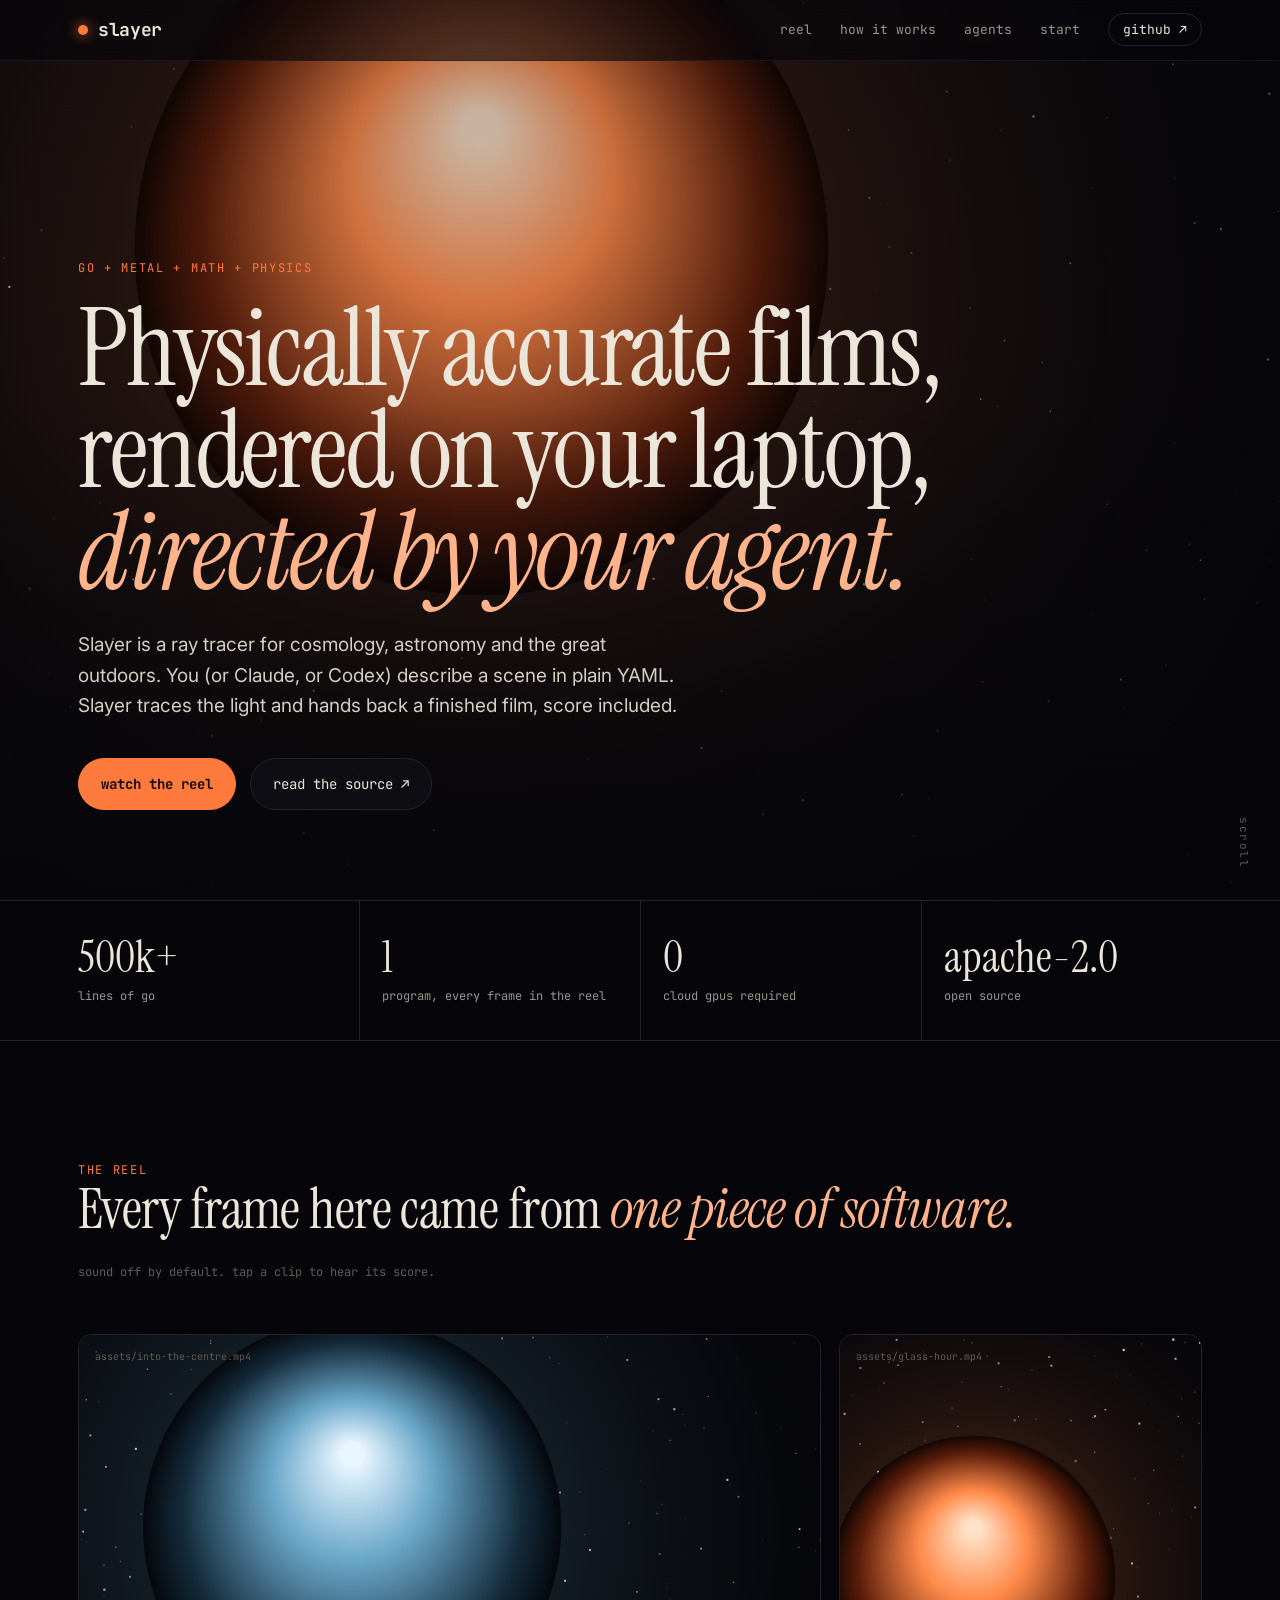
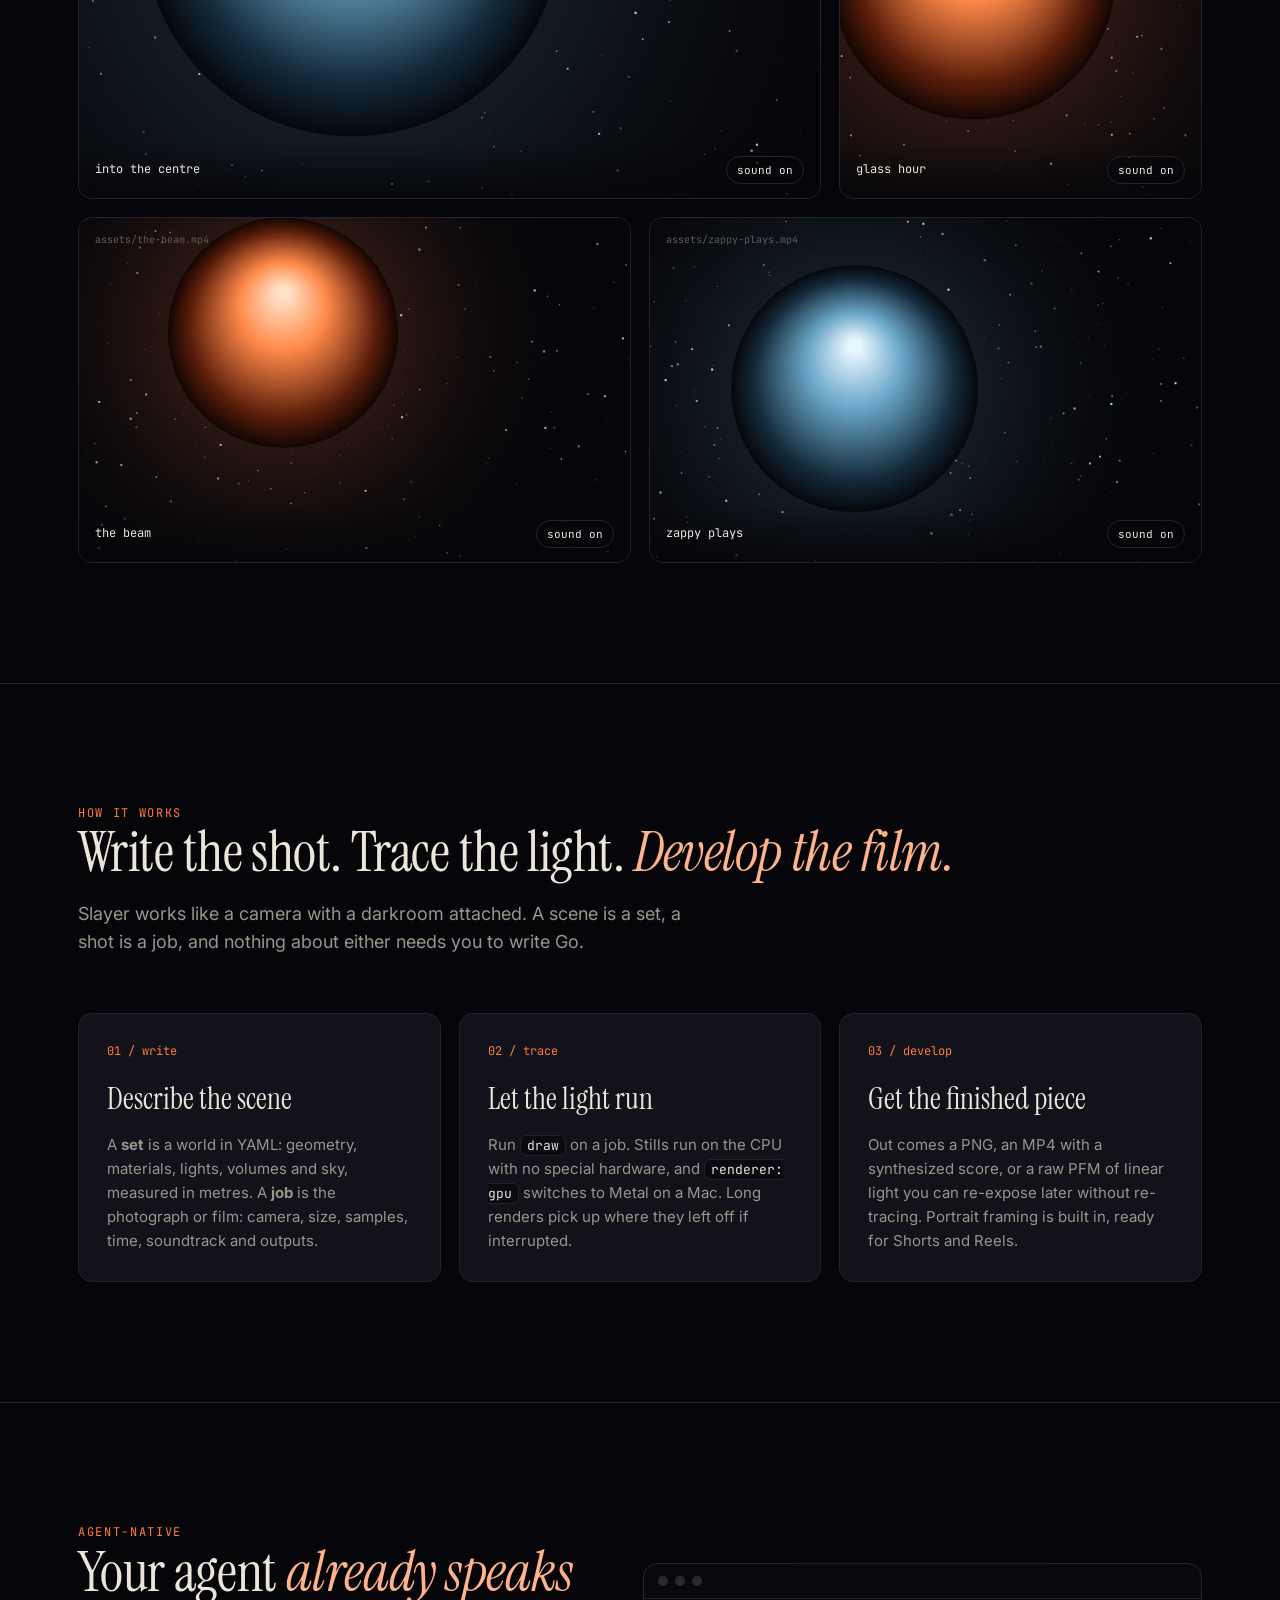
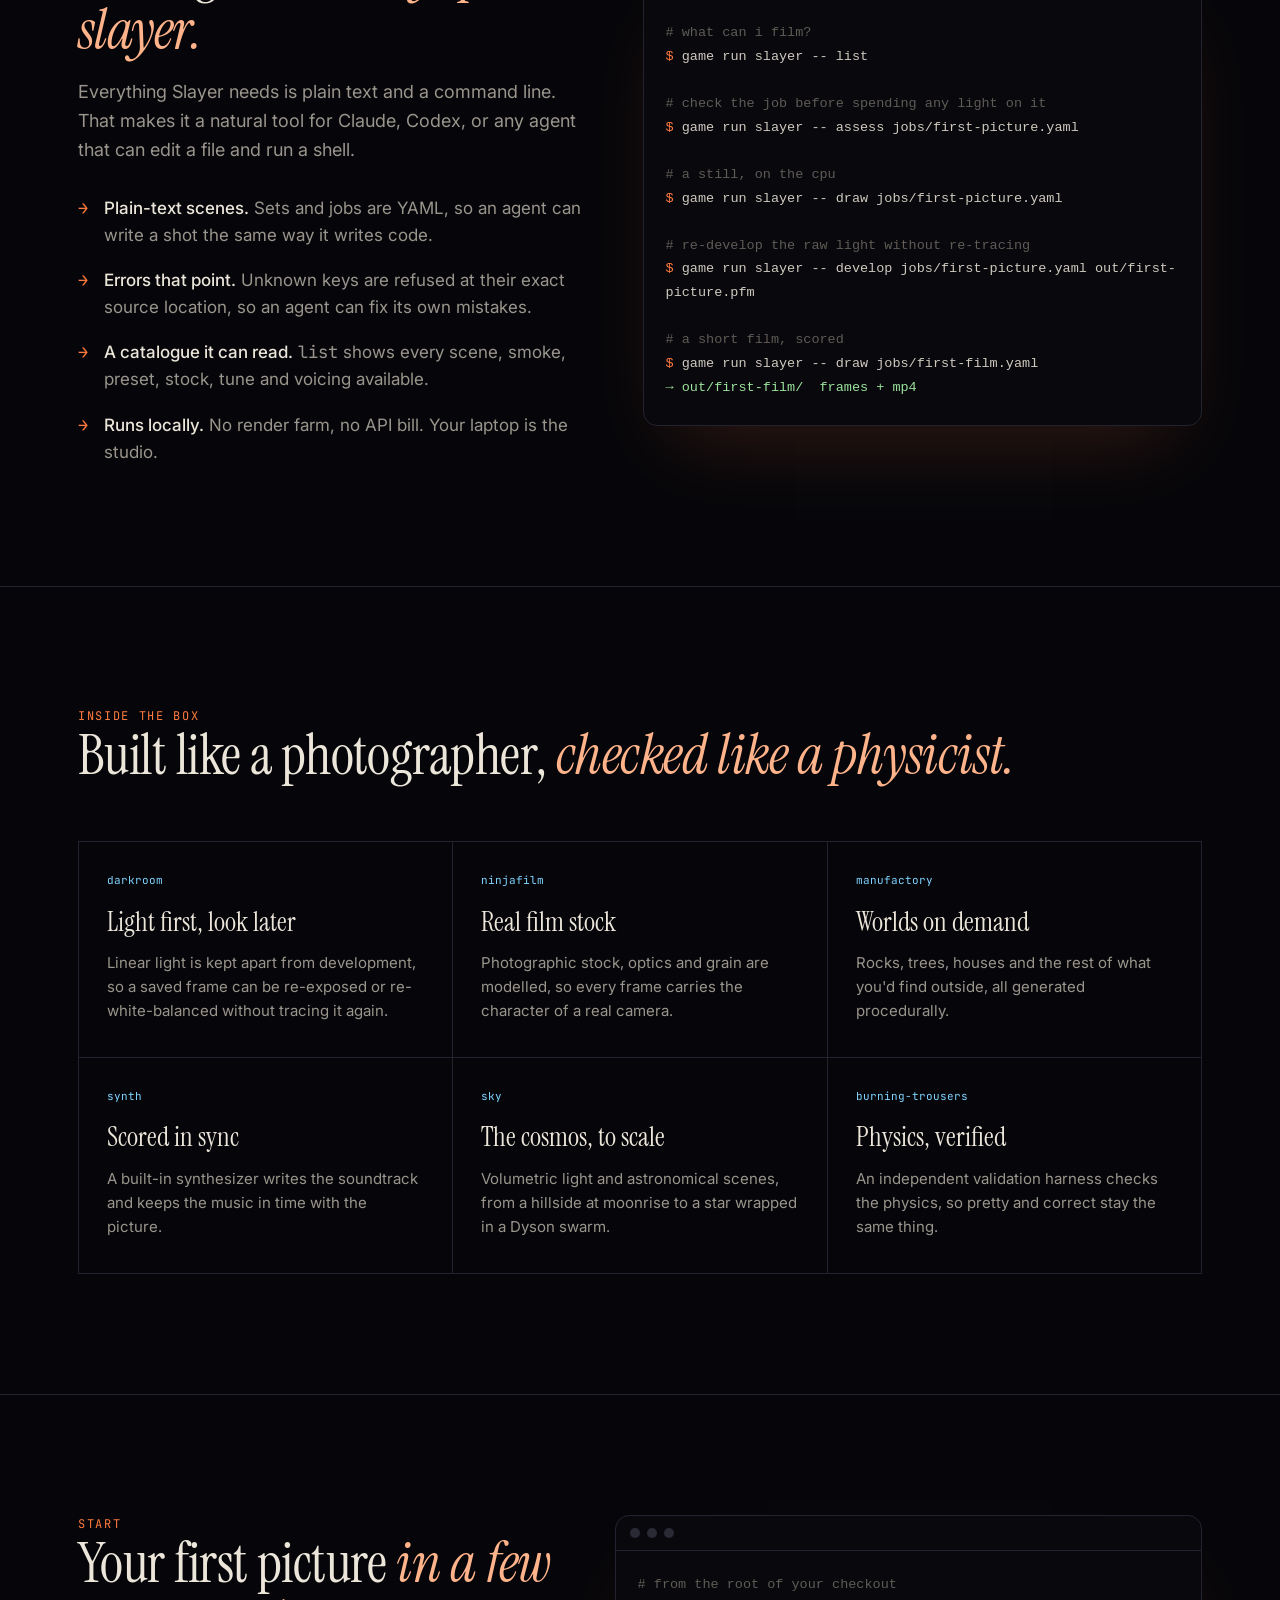
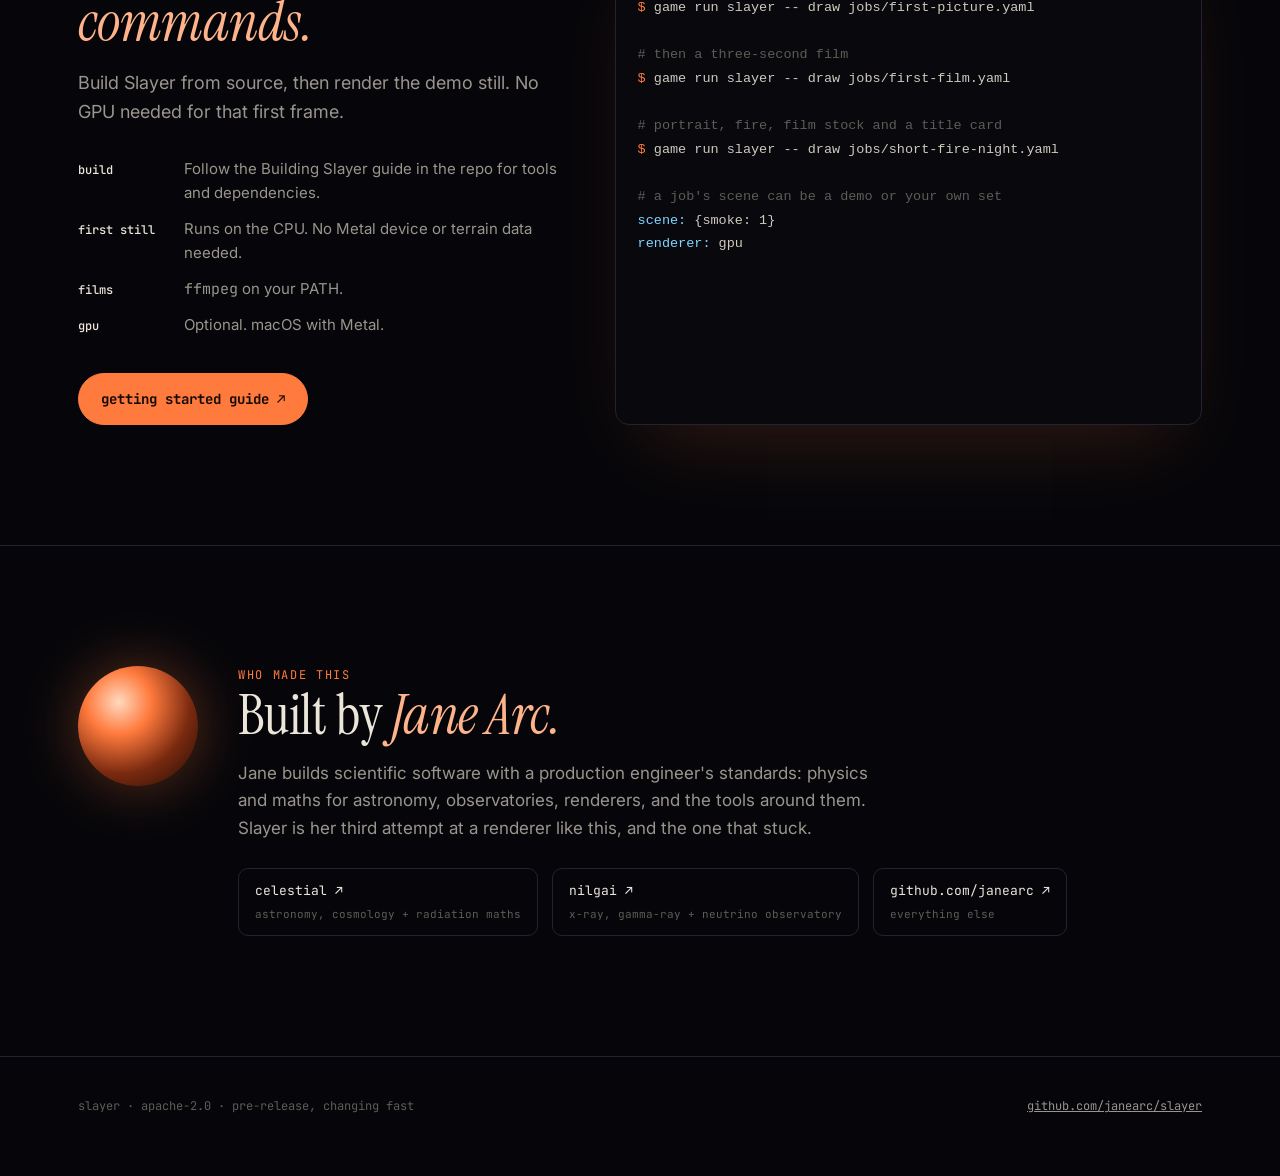
==== index.html @ a8cd51b9 "First draft of the Slayer landing page Co-Authored-By: Claude Opus 5.5 <noreply@anthropic.com>" ====
<!DOCTYPE html>
<html lang="en">
<head>
<meta charset="utf-8">
<meta name="viewport" content="width=device-width, initial-scale=1">
<title>slayer: physically accurate films, rendered on your laptop</title>
<meta name="description" content="Slayer is a Go + Metal ray tracer for cosmology, astronomy and the outdoors. Write a scene in plain YAML, or let your agent write it, and Slayer traces the light into a finished film, score included.">
<meta property="og:title" content="slayer">
<meta property="og:description" content="Physically accurate films, rendered on your laptop, directed by your agent.">
<link rel="preconnect" href="https://fonts.googleapis.com">
<link rel="preconnect" href="https://fonts.gstatic.com" crossorigin>
<link href="https://fonts.googleapis.com/css2?family=Instrument+Serif:ital@0;1&family=JetBrains+Mono:wght@400;500;700&family=Inter:wght@400;500;600&display=swap" rel="stylesheet">
<style>
  :root{
    --void:#06060a;
    --ink:#0d0d14;
    --panel:#12121b;
    --line:#23232f;
    --star:#ece6da;
    --dim:#9a958c;
    --faint:#5f5b55;
    --ember:#ff7a3d;
    --ember-soft:#ffb38a;
    --ice:#7fd4ff;
    --serif:"Instrument Serif", Georgia, serif;
    --mono:"JetBrains Mono", ui-monospace, Menlo, monospace;
    --sans:"Inter", system-ui, sans-serif;
    --max:1180px;
  }
  *{box-sizing:border-box;margin:0;padding:0}
  html{scroll-behavior:smooth}
  body{background:var(--void);color:var(--star);font-family:var(--sans);font-size:17px;line-height:1.6;-webkit-font-smoothing:antialiased}
  a{color:inherit}
  .wrap{max-width:var(--max);margin:0 auto;padding:0 28px}
  .mono{font-family:var(--mono)}
  .kicker{font-family:var(--mono);font-size:12px;letter-spacing:.14em;text-transform:uppercase;color:var(--ember)}
  h1,h2,h3{font-weight:400}
  h2{font-family:var(--serif);font-size:clamp(36px,5vw,56px);line-height:1.05;letter-spacing:-.01em}
  h2 em{color:var(--ember-soft)}
  section{padding:120px 0;border-top:1px solid var(--line)}
  .lede{color:var(--dim);max-width:620px;margin-top:18px;font-size:18px}

  /* nav */
  nav{position:fixed;inset:0 0 auto 0;z-index:20;backdrop-filter:blur(10px);background:rgba(6,6,10,.62);border-bottom:1px solid rgba(35,35,47,.6)}
  nav .wrap{display:flex;align-items:center;justify-content:space-between;height:60px}
  .wordmark{font-family:var(--mono);font-weight:700;font-size:18px;letter-spacing:-.02em;text-decoration:none;display:flex;align-items:center;gap:10px}
  .wordmark i{width:10px;height:10px;border-radius:50%;background:var(--ember);box-shadow:0 0 14px var(--ember)}
  nav ul{display:flex;gap:28px;list-style:none;font-family:var(--mono);font-size:13px}
  nav ul a{text-decoration:none;color:var(--dim)}
  nav ul a:hover{color:var(--star)}
  .gh{border:1px solid var(--line);padding:7px 14px;border-radius:999px;color:var(--star)!important}
  @media (max-width:760px){nav ul li:not(:last-child){display:none}}

  /* hero */
  .hero{position:relative;min-height:100vh;display:flex;align-items:flex-end;padding:0 0 90px;border-top:none;overflow:hidden}
  .hero-media{position:absolute;inset:0;z-index:0}
  .hero-media video,.hero-media canvas{position:absolute;inset:0;width:100%;height:100%;object-fit:cover}
  .hero-media::after{content:"";position:absolute;inset:0;background:linear-gradient(180deg,rgba(6,6,10,.25) 0%,rgba(6,6,10,.15) 45%,rgba(6,6,10,.92) 100%)}
  .hero .wrap{position:relative;z-index:2;width:100%}
  .hero h1{font-family:var(--serif);font-size:clamp(48px,8.4vw,112px);line-height:.95;letter-spacing:-.02em;max-width:1000px;margin-top:20px}
  .hero h1 em{color:var(--ember-soft)}
  .hero p{max-width:600px;margin-top:26px;font-size:19px;color:#d4cec3}
  .ctas{display:flex;gap:14px;flex-wrap:wrap;margin-top:36px}
  .btn{font-family:var(--mono);font-size:14px;text-decoration:none;padding:14px 22px;border-radius:999px;border:1px solid var(--line);background:rgba(18,18,27,.6);transition:.2s}
  .btn:hover{border-color:var(--dim)}
  .btn.primary{background:var(--ember);color:#160a04;border-color:var(--ember);font-weight:700}
  .btn.primary:hover{background:var(--ember-soft)}
  .scrollcue{position:absolute;right:28px;bottom:32px;z-index:2;font-family:var(--mono);font-size:11px;color:var(--faint);letter-spacing:.14em;writing-mode:vertical-rl}

  /* stats */
  .stats{padding:0;border-top:1px solid var(--line)}
  .stats .wrap{display:grid;grid-template-columns:repeat(4,1fr)}
  .stat{padding:34px 0 34px 22px;border-left:1px solid var(--line)}
  .stat:first-child{border-left:none;padding-left:0}
  .stat b{display:block;font-family:var(--serif);font-size:44px;font-weight:400;line-height:1}
  .stat span{display:block;margin-top:8px;font-family:var(--mono);font-size:12px;color:var(--dim)}
  @media (max-width:760px){.stats .wrap{grid-template-columns:1fr 1fr}.stat:nth-child(3){border-left:none;padding-left:0}.stat{border-top:1px solid var(--line)}}

  /* reel */
  .reel-head{display:flex;justify-content:space-between;align-items:flex-end;gap:24px;flex-wrap:wrap}
  .sound-note{font-family:var(--mono);font-size:12px;color:var(--faint)}
  .reel{display:grid;grid-template-columns:repeat(12,1fr);gap:18px;margin-top:52px}
  .clip{position:relative;background:var(--ink);border:1px solid var(--line);border-radius:14px;overflow:hidden;aspect-ratio:16/10}
  .clip.wide{grid-column:span 8}
  .clip.tall{grid-column:span 4;aspect-ratio:auto}
  .clip.half{grid-column:span 6}
  .clip video,.clip canvas{position:absolute;inset:0;width:100%;height:100%;object-fit:cover}
  .clip figcaption{position:absolute;left:0;right:0;bottom:0;display:flex;justify-content:space-between;align-items:center;padding:14px 16px;font-family:var(--mono);font-size:12px;background:linear-gradient(0deg,rgba(6,6,10,.85),rgba(6,6,10,0))}
  .clip .snd{font-family:var(--mono);font-size:11px;background:rgba(6,6,10,.7);border:1px solid var(--line);color:var(--star);padding:6px 10px;border-radius:999px;cursor:pointer}
  .clip .snd:hover{border-color:var(--ember)}
  .clip .missing{position:absolute;top:14px;left:16px;font-family:var(--mono);font-size:10px;color:var(--faint)}
  @media (max-width:860px){.clip.wide,.clip.tall,.clip.half{grid-column:span 12}.clip.tall{aspect-ratio:9/14}}

  /* how */
  .steps{display:grid;grid-template-columns:repeat(3,1fr);gap:18px;margin-top:56px}
  .step{background:var(--panel);border:1px solid var(--line);border-radius:14px;padding:28px}
  .step .n{font-family:var(--mono);font-size:12px;color:var(--ember)}
  .step h3{font-family:var(--serif);font-size:30px;margin:14px 0 10px}
  .step p{color:var(--dim);font-size:15px}
  .step code{font-family:var(--mono);font-size:13px;color:var(--star);background:#0a0a11;border:1px solid var(--line);border-radius:6px;padding:1px 6px}
  @media (max-width:860px){.steps{grid-template-columns:1fr}}

  /* agent */
  .agent{display:grid;grid-template-columns:1fr 1.1fr;gap:56px;align-items:center}
  .agent ul{list-style:none;margin-top:30px;display:grid;gap:18px}
  .agent li{padding-left:26px;position:relative;color:var(--dim)}
  .agent li b{color:var(--star);font-weight:500}
  .agent li::before{content:"→";position:absolute;left:0;color:var(--ember);font-family:var(--mono)}
  .term{background:#08080d;border:1px solid var(--line);border-radius:14px;overflow:hidden;font-family:var(--mono);font-size:13.5px;line-height:1.75;box-shadow:0 40px 80px -30px rgba(255,122,61,.18)}
  .term .bar{display:flex;gap:7px;padding:12px 14px;border-bottom:1px solid var(--line)}
  .term .bar i{width:10px;height:10px;border-radius:50%;background:#2a2a36}
  .term pre{padding:22px 22px 26px;white-space:pre-wrap;color:#cfc9be}
  .term .c{color:var(--faint)}
  .term .p{color:var(--ember)}
  .term .k{color:var(--ice)}
  .term .ok{color:#9be29b}
  @media (max-width:900px){.agent{grid-template-columns:1fr}}

  /* features */
  .feats{display:grid;grid-template-columns:repeat(3,1fr);margin-top:56px;border-top:1px solid var(--line);border-left:1px solid var(--line)}
  .feat{padding:30px 28px 34px;border-right:1px solid var(--line);border-bottom:1px solid var(--line)}
  .feat .tag{font-family:var(--mono);font-size:11px;color:var(--ice)}
  .feat h3{font-family:var(--serif);font-size:27px;margin:10px 0 8px}
  .feat p{color:var(--dim);font-size:15px}
  @media (max-width:900px){.feats{grid-template-columns:1fr 1fr}}
  @media (max-width:600px){.feats{grid-template-columns:1fr}}

  /* start */
  .start{display:grid;grid-template-columns:.9fr 1.1fr;gap:56px}
  .reqs{margin-top:30px;display:grid;gap:12px}
  .req{display:flex;gap:14px;align-items:baseline;font-size:15px;color:var(--dim)}
  .req b{font-family:var(--mono);font-size:12px;color:var(--star);min-width:92px;font-weight:500}
  @media (max-width:900px){.start{grid-template-columns:1fr}}

  /* maker */
  .maker{display:grid;grid-template-columns:auto 1fr;gap:40px;align-items:start}
  .orb{width:120px;height:120px;border-radius:50%;background:radial-gradient(circle at 34% 30%,#ffd9bf 0%,#ff7a3d 28%,#7a2a10 62%,#1a0904 100%);box-shadow:0 0 60px rgba(255,122,61,.35)}
  .maker p{color:var(--dim);max-width:640px;margin-top:16px}
  .maker p a{color:var(--star)}
  .also{display:flex;gap:14px;flex-wrap:wrap;margin-top:26px}
  .also a{font-family:var(--mono);font-size:13px;text-decoration:none;border:1px solid var(--line);border-radius:10px;padding:12px 16px;display:block}
  .also a span{display:block;color:var(--faint);font-size:11px;margin-top:4px}
  .also a:hover{border-color:var(--dim)}
  @media (max-width:640px){.maker{grid-template-columns:1fr}}

  footer{border-top:1px solid var(--line);padding:40px 0 60px;font-family:var(--mono);font-size:12px;color:var(--faint)}
  footer .wrap{display:flex;justify-content:space-between;gap:20px;flex-wrap:wrap}
  footer a{color:var(--dim)}

  .reveal{opacity:0;transform:translateY(18px);transition:opacity .8s ease,transform .8s ease}
  .reveal.in{opacity:1;transform:none}
  @media (prefers-reduced-motion:reduce){.reveal{opacity:1;transform:none;transition:none}html{scroll-behavior:auto}}
</style>
</head>
<body>

<nav>
  <div class="wrap">
    <a class="wordmark" href="#top"><i></i>slayer</a>
    <ul>
      <li><a href="#reel">reel</a></li>
      <li><a href="#how">how it works</a></li>
      <li><a href="#agents">agents</a></li>
      <li><a href="#start">start</a></li>
      <li><a class="gh" href="https://github.com/janearc/slayer">github ↗</a></li>
    </ul>
  </div>
</nav>

<header class="hero" id="top">
  <div class="hero-media">
    <canvas id="sky" aria-hidden="true"></canvas>
    <video class="asset" src="assets/the-beam.mp4" autoplay muted loop playsinline preload="auto" aria-hidden="true"></video>
  </div>
  <div class="wrap">
    <div class="kicker">go + metal + math + physics</div>
    <h1>Physically accurate films, rendered on your laptop, <em>directed by your agent.</em></h1>
    <p>Slayer is a ray tracer for cosmology, astronomy and the great outdoors. You (or Claude, or Codex) describe a scene in plain YAML. Slayer traces the light and hands back a finished film, score included.</p>
    <div class="ctas">
      <a class="btn primary" href="#reel">watch the reel</a>
      <a class="btn" href="https://github.com/janearc/slayer">read the source ↗</a>
    </div>
  </div>
  <div class="scrollcue">scroll</div>
</header>

<div class="stats">
  <div class="wrap">
    <div class="stat"><b>500k+</b><span>lines of go</span></div>
    <div class="stat"><b>1</b><span>program, every frame in the reel</span></div>
    <div class="stat"><b>0</b><span>cloud gpus required</span></div>
    <div class="stat"><b>apache-2.0</b><span>open source</span></div>
  </div>
</div>

<section id="reel">
  <div class="wrap">
    <div class="reel-head reveal">
      <div>
        <div class="kicker">the reel</div>
        <h2>Every frame here came from <em>one piece of software.</em></h2>
      </div>
      <div class="sound-note">sound off by default. tap a clip to hear its score.</div>
    </div>
    <div class="reel">
      <figure class="clip wide reveal">
        <canvas class="ph" data-seed="3" aria-hidden="true"></canvas>
        <video class="asset" src="assets/into-the-centre.mp4" muted loop playsinline preload="metadata"></video>
        <span class="missing">assets/into-the-centre.mp4</span>
        <figcaption><span>into the centre</span><button class="snd" type="button">sound on</button></figcaption>
      </figure>
      <figure class="clip tall reveal">
        <canvas class="ph" data-seed="7" data-warm="1" aria-hidden="true"></canvas>
        <video class="asset" src="assets/glass-hour.mp4" muted loop playsinline preload="metadata"></video>
        <span class="missing">assets/glass-hour.mp4</span>
        <figcaption><span>glass hour</span><button class="snd" type="button">sound on</button></figcaption>
      </figure>
      <figure class="clip half reveal">
        <canvas class="ph" data-seed="11" data-warm="1" aria-hidden="true"></canvas>
        <video class="asset" src="assets/the-beam.mp4" muted loop playsinline preload="metadata"></video>
        <span class="missing">assets/the-beam.mp4</span>
        <figcaption><span>the beam</span><button class="snd" type="button">sound on</button></figcaption>
      </figure>
      <figure class="clip half reveal">
        <canvas class="ph" data-seed="17" aria-hidden="true"></canvas>
        <video class="asset" src="assets/zappy-plays.mp4" muted loop playsinline preload="metadata"></video>
        <span class="missing">assets/zappy-plays.mp4</span>
        <figcaption><span>zappy plays</span><button class="snd" type="button">sound on</button></figcaption>
      </figure>
    </div>
  </div>
</section>

<section id="how">
  <div class="wrap">
    <div class="reveal">
      <div class="kicker">how it works</div>
      <h2>Write the shot. Trace the light. <em>Develop the film.</em></h2>
      <p class="lede">Slayer works like a camera with a darkroom attached. A scene is a set, a shot is a job, and nothing about either needs you to write Go.</p>
    </div>
    <div class="steps">
      <div class="step reveal">
        <div class="n">01 / write</div>
        <h3>Describe the scene</h3>
        <p>A <b>set</b> is a world in YAML: geometry, materials, lights, volumes and sky, measured in metres. A <b>job</b> is the photograph or film: camera, size, samples, time, soundtrack and outputs.</p>
      </div>
      <div class="step reveal">
        <div class="n">02 / trace</div>
        <h3>Let the light run</h3>
        <p>Run <code>draw</code> on a job. Stills run on the CPU with no special hardware, and <code>renderer: gpu</code> switches to Metal on a Mac. Long renders pick up where they left off if interrupted.</p>
      </div>
      <div class="step reveal">
        <div class="n">03 / develop</div>
        <h3>Get the finished piece</h3>
        <p>Out comes a PNG, an MP4 with a synthesized score, or a raw PFM of linear light you can re-expose later without re-tracing. Portrait framing is built in, ready for Shorts and Reels.</p>
      </div>
    </div>
  </div>
</section>

<section id="agents">
  <div class="wrap agent">
    <div class="reveal">
      <div class="kicker">agent-native</div>
      <h2>Your agent <em>already speaks slayer.</em></h2>
      <p class="lede">Everything Slayer needs is plain text and a command line. That makes it a natural tool for Claude, Codex, or any agent that can edit a file and run a shell.</p>
      <ul>
        <li><b>Plain-text scenes.</b> Sets and jobs are YAML, so an agent can write a shot the same way it writes code.</li>
        <li><b>Errors that point.</b> Unknown keys are refused at their exact source location, so an agent can fix its own mistakes.</li>
        <li><b>A catalogue it can read.</b> <span class="mono">list</span> shows every scene, smoke, preset, stock, tune and voicing available.</li>
        <li><b>Runs locally.</b> No render farm, no API bill. Your laptop is the studio.</li>
      </ul>
    </div>
    <div class="term reveal" role="img" aria-label="Terminal session running slayer commands">
      <div class="bar"><i></i><i></i><i></i></div>
<pre><span class="c"># what can i film?</span>
<span class="p">$</span> game run slayer -- list

<span class="c"># check the job before spending any light on it</span>
<span class="p">$</span> game run slayer -- assess jobs/first-picture.yaml

<span class="c"># a still, on the cpu</span>
<span class="p">$</span> game run slayer -- draw jobs/first-picture.yaml

<span class="c"># re-develop the raw light without re-tracing</span>
<span class="p">$</span> game run slayer -- develop jobs/first-picture.yaml out/first-picture.pfm

<span class="c"># a short film, scored</span>
<span class="p">$</span> game run slayer -- draw jobs/first-film.yaml
<span class="ok">→ out/first-film/  frames + mp4</span></pre>
    </div>
  </div>
</section>

<section id="inside">
  <div class="wrap">
    <div class="reveal">
      <div class="kicker">inside the box</div>
      <h2>Built like a photographer, <em>checked like a physicist.</em></h2>
    </div>
    <div class="feats">
      <div class="feat reveal"><div class="tag">darkroom</div><h3>Light first, look later</h3><p>Linear light is kept apart from development, so a saved frame can be re-exposed or re-white-balanced without tracing it again.</p></div>
      <div class="feat reveal"><div class="tag">ninjafilm</div><h3>Real film stock</h3><p>Photographic stock, optics and grain are modelled, so every frame carries the character of a real camera.</p></div>
      <div class="feat reveal"><div class="tag">manufactory</div><h3>Worlds on demand</h3><p>Rocks, trees, houses and the rest of what you'd find outside, all generated procedurally.</p></div>
      <div class="feat reveal"><div class="tag">synth</div><h3>Scored in sync</h3><p>A built-in synthesizer writes the soundtrack and keeps the music in time with the picture.</p></div>
      <div class="feat reveal"><div class="tag">sky</div><h3>The cosmos, to scale</h3><p>Volumetric light and astronomical scenes, from a hillside at moonrise to a star wrapped in a Dyson swarm.</p></div>
      <div class="feat reveal"><div class="tag">burning-trousers</div><h3>Physics, verified</h3><p>An independent validation harness checks the physics, so pretty and correct stay the same thing.</p></div>
    </div>
  </div>
</section>

<section id="start">
  <div class="wrap start">
    <div class="reveal">
      <div class="kicker">start</div>
      <h2>Your first picture <em>in a few commands.</em></h2>
      <p class="lede">Build Slayer from source, then render the demo still. No GPU needed for that first frame.</p>
      <div class="reqs">
        <div class="req"><b>build</b><span>Follow the Building Slayer guide in the repo for tools and dependencies.</span></div>
        <div class="req"><b>first still</b><span>Runs on the CPU. No Metal device or terrain data needed.</span></div>
        <div class="req"><b>films</b><span><span class="mono">ffmpeg</span> on your PATH.</span></div>
        <div class="req"><b>gpu</b><span>Optional. macOS with Metal.</span></div>
      </div>
      <div class="ctas"><a class="btn primary" href="https://github.com/janearc/slayer/blob/main/doc/getting-started.md">getting started guide ↗</a></div>
    </div>
    <div class="term reveal" role="img" aria-label="Commands to render a first picture and first film">
      <div class="bar"><i></i><i></i><i></i></div>
<pre><span class="c"># from the root of your checkout</span>
<span class="p">$</span> game run slayer -- draw jobs/first-picture.yaml

<span class="c"># then a three-second film</span>
<span class="p">$</span> game run slayer -- draw jobs/first-film.yaml

<span class="c"># portrait, fire, film stock and a title card</span>
<span class="p">$</span> game run slayer -- draw jobs/short-fire-night.yaml

<span class="c"># a job's scene can be a demo or your own set</span>
<span class="k">scene:</span> {smoke: 1}
<span class="k">renderer:</span> gpu</pre>
    </div>
  </div>
</section>

<section id="maker">
  <div class="wrap maker reveal">
    <div class="orb" aria-hidden="true"></div>
    <div>
      <div class="kicker">who made this</div>
      <h2>Built by <em>Jane Arc.</em></h2>
      <p>Jane builds scientific software with a production engineer's standards: physics and maths for astronomy, observatories, renderers, and the tools around them. Slayer is her third attempt at a renderer like this, and the one that stuck.</p>
      <div class="also">
        <a href="https://github.com/janearc/celestial">celestial ↗<span>astronomy, cosmology + radiation maths</span></a>
        <a href="https://github.com/janearc/nilgai">nilgai ↗<span>x-ray, gamma-ray + neutrino observatory</span></a>
        <a href="https://github.com/janearc">github.com/janearc ↗<span>everything else</span></a>
      </div>
    </div>
  </div>
</section>

<footer>
  <div class="wrap">
    <span>slayer · apache-2.0 · pre-release, changing fast</span>
    <span><a href="https://github.com/janearc/slayer">github.com/janearc/slayer</a></span>
  </div>
</footer>

<script>
(function(){
  var reduce = window.matchMedia && window.matchMedia('(prefers-reduced-motion: reduce)').matches;

  // seeded random so each placeholder looks distinct but stable
  function rng(seed){ var s = seed >>> 0 || 1; return function(){ s = (s * 1664525 + 1013904223) >>> 0; return s / 4294967296; }; }

  // a small procedural sky: stars plus one lit body. used for the hero and as a stand-in until videos load.
  function sky(canvas, seed, warm, animate){
    var ctx = canvas.getContext('2d'); if(!ctx) return;
    var r = rng(seed), stars = [], w, h, dpr = Math.min(window.devicePixelRatio || 1, 2);
    var body = { x: .25 + r() * .5, y: .25 + r() * .3, rad: .16 + r() * .14 };
    for (var i = 0; i < 260; i++) stars.push({ x: r(), y: r(), z: r(), t: r() * 6.28 });
    function size(){ w = canvas.clientWidth; h = canvas.clientHeight; canvas.width = w * dpr; canvas.height = h * dpr; ctx.setTransform(dpr,0,0,dpr,0,0); }
    function frame(t){
      t = (t || 0) / 1000;
      ctx.fillStyle = '#06060a'; ctx.fillRect(0, 0, w, h);
      for (var i = 0; i < stars.length; i++){
        var s = stars[i], tw = .55 + .45 * Math.sin(t * (0.6 + s.z) + s.t);
        var x = ((s.x + t * 0.004 * s.z) % 1) * w, y = s.y * h;
        ctx.globalAlpha = (0.25 + 0.75 * s.z) * tw;
        ctx.fillStyle = s.z > .93 ? (warm ? '#ffd2b0' : '#cfeeff') : '#ece6da';
        ctx.fillRect(x, y, s.z * 1.8 + .4, s.z * 1.8 + .4);
      }
      ctx.globalAlpha = 1;
      var bx = body.x * w, by = body.y * h, br = body.rad * Math.min(w, h) * 1.6;
      var halo = ctx.createRadialGradient(bx, by, br * .6, bx, by, br * 2.6);
      halo.addColorStop(0, warm ? 'rgba(255,122,61,.22)' : 'rgba(127,212,255,.16)'); halo.addColorStop(1, 'rgba(0,0,0,0)');
      ctx.fillStyle = halo; ctx.beginPath(); ctx.arc(bx, by, br * 2.6, 0, 6.29); ctx.fill();
      var lx = Math.cos(t * .05) * .35 - .35, ly = -.35;
      var g = ctx.createRadialGradient(bx + lx * br, by + ly * br, br * .05, bx, by, br);
      if (warm){ g.addColorStop(0, '#ffe2c8'); g.addColorStop(.35, '#ff8a4a'); g.addColorStop(.8, '#5a1d0a'); g.addColorStop(1, '#120603'); }
      else { g.addColorStop(0, '#e9f6ff'); g.addColorStop(.35, '#6aa7c9'); g.addColorStop(.8, '#142a3a'); g.addColorStop(1, '#05080c'); }
      ctx.fillStyle = g; ctx.beginPath(); ctx.arc(bx, by, br, 0, 6.29); ctx.fill();
      if (animate && !reduce) requestAnimationFrame(frame);
    }
    size(); window.addEventListener('resize', function(){ size(); if (reduce || !animate) frame(0); });
    animate && !reduce ? requestAnimationFrame(frame) : frame(0);
  }

  sky(document.getElementById('sky'), 42, true, true);
  document.querySelectorAll('canvas.ph').forEach(function(c){ sky(c, +c.dataset.seed, !!c.dataset.warm, false); });

  // videos sit on top of their canvas. if a file is missing, hide it and keep the canvas.
  document.querySelectorAll('video.asset').forEach(function(v){
    var fig = v.closest('figure');
    v.style.opacity = 0; v.style.transition = 'opacity .6s';
    v.addEventListener('loadeddata', function(){ v.style.opacity = 1; if (fig){ var m = fig.querySelector('.missing'); if (m) m.remove(); } });
    v.addEventListener('error', function(){ v.remove(); }, true);
    var src = v.getAttribute('src'); if (src) { v.removeAttribute('src'); var s = document.createElement('source'); s.src = src; s.type = 'video/mp4'; s.addEventListener('error', function(){ v.remove(); }); v.appendChild(s); v.load(); }
  });

  // play reel clips only while on screen
  if ('IntersectionObserver' in window){
    var io = new IntersectionObserver(function(es){ es.forEach(function(e){ var v = e.target.querySelector('video'); if (!v) return; if (e.isIntersecting) { var p = v.play(); if (p && p.catch) p.catch(function(){}); } else v.pause(); }); }, { threshold: .35 });
    document.querySelectorAll('.clip').forEach(function(c){ io.observe(c); });
    var ro = new IntersectionObserver(function(es){ es.forEach(function(e){ if (e.isIntersecting){ e.target.classList.add('in'); ro.unobserve(e.target); } }); }, { threshold: .12 });
    document.querySelectorAll('.reveal').forEach(function(el){ ro.observe(el); });
  } else { document.querySelectorAll('.reveal').forEach(function(el){ el.classList.add('in'); }); }

  // sound toggles: one clip audible at a time
  document.querySelectorAll('.snd').forEach(function(b){
    b.addEventListener('click', function(){
      var v = b.closest('figure').querySelector('video'); if (!v) { b.textContent = 'no file yet'; return; }
      var turnOn = v.muted;
      document.querySelectorAll('.clip video').forEach(function(o){ o.muted = true; });
      document.querySelectorAll('.snd').forEach(function(o){ o.textContent = 'sound on'; });
      if (turnOn){ v.muted = false; var p = v.play(); if (p && p.catch) p.catch(function(){}); b.textContent = 'sound off'; }
    });
  });
})();
</script>
</body>
</html>
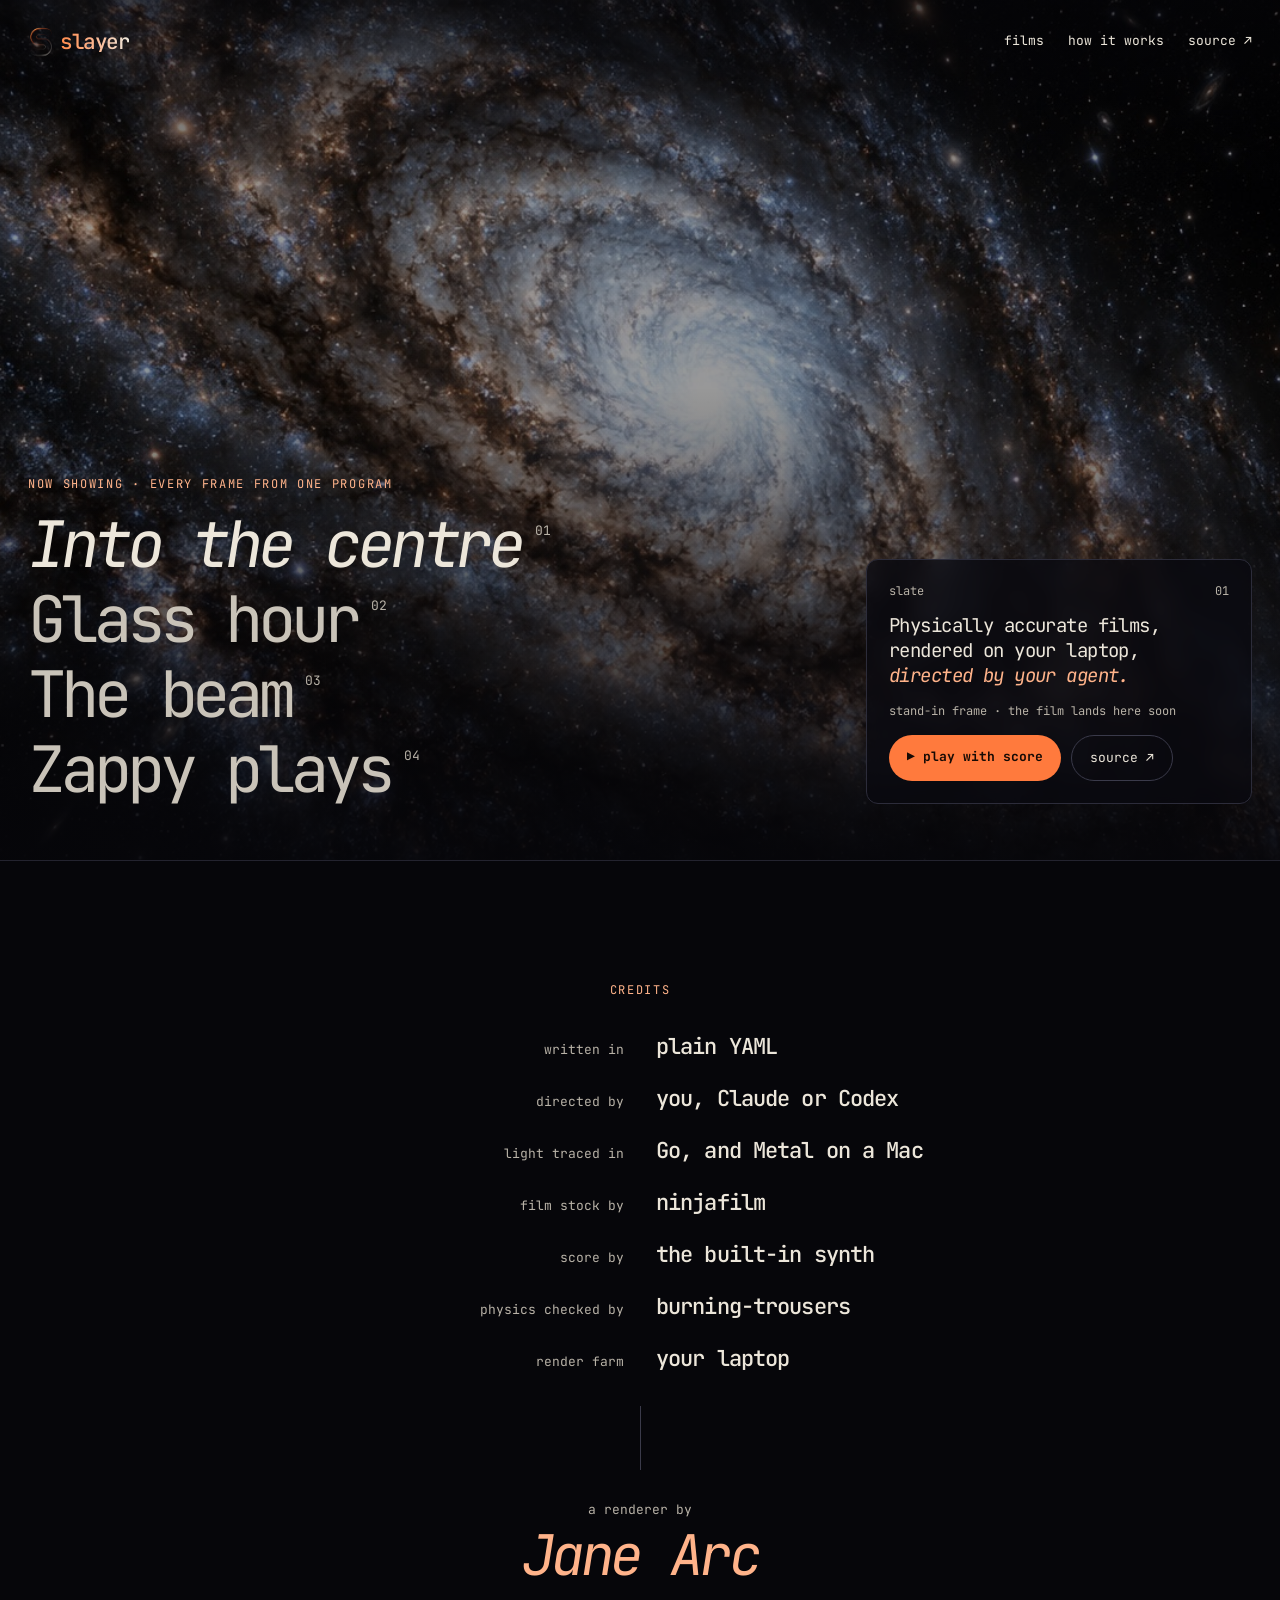
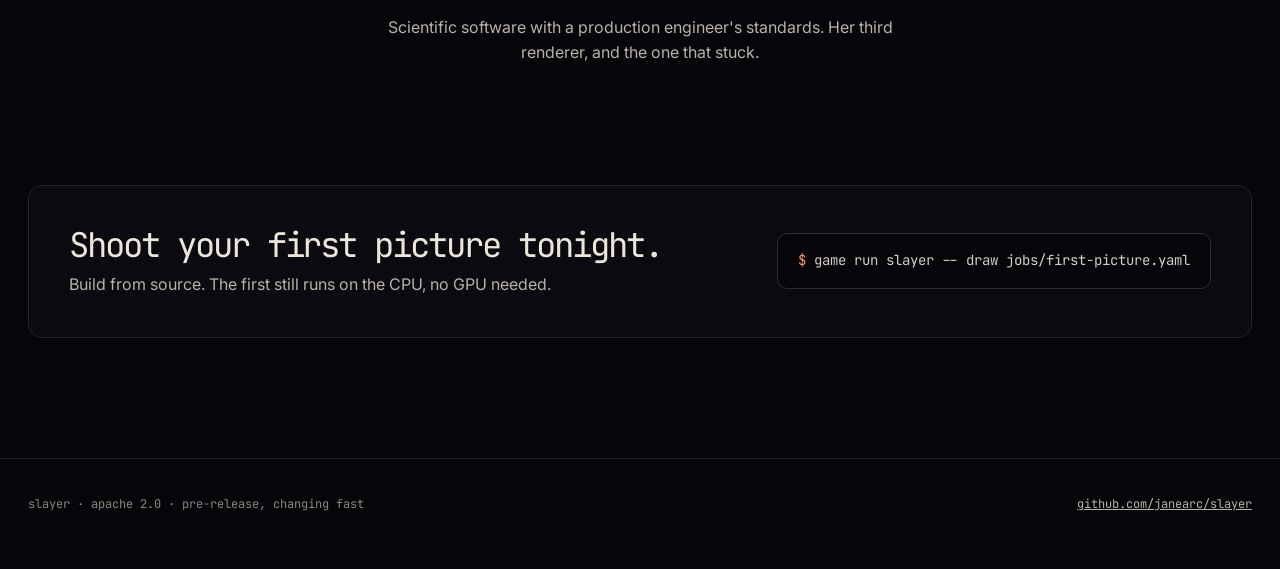
==== commit 5adc6690: "Make direction B (film index) the main page; keep the old page at /v1 The main page drops the versio" ====
--- a/index.html
+++ b/index.html
@@ -3,438 +3,168 @@
 <head>
 <meta charset="utf-8">
 <meta name="viewport" content="width=device-width, initial-scale=1">
+<link rel="icon" href="assets/brand/favicon.svg" type="image/svg+xml">
+<link rel="apple-touch-icon" href="assets/brand/apple-touch-icon.png">
+<meta name="robots" content="noindex, nofollow">
 <title>slayer: physically accurate films, rendered on your laptop</title>
 <meta name="description" content="Slayer is a Go + Metal ray tracer for cosmology, astronomy and the outdoors. Write a scene in plain YAML, or let your agent write it, and Slayer traces the light into a finished film, score included.">
-<meta property="og:title" content="slayer">
-<meta property="og:description" content="Physically accurate films, rendered on your laptop, directed by your agent.">
 <link rel="preconnect" href="https://fonts.googleapis.com">
-<link rel="preconnect" href="https://fonts.gstatic.com" crossorigin>
-<link href="https://fonts.googleapis.com/css2?family=Instrument+Serif:ital@0;1&family=JetBrains+Mono:wght@400;500;700&family=Inter:wght@400;500;600&display=swap" rel="stylesheet">
+<link href="https://fonts.googleapis.com/css2?family=JetBrains+Mono:ital,wght@0,400;0,500;0,700;1,400;1,500&amp;family=Inter:wght@400;500;600&amp;display=swap" rel="stylesheet">
 <style>
-  :root{
-    --void:#06060a;
-    --ink:#0d0d14;
-    --panel:#12121b;
-    --line:#23232f;
-    --star:#ece6da;
-    --dim:#9a958c;
-    --faint:#5f5b55;
-    --ember:#ff7a3d;
-    --ember-soft:#ffb38a;
-    --ice:#7fd4ff;
-    --serif:"Instrument Serif", Georgia, serif;
-    --mono:"JetBrains Mono", ui-monospace, Menlo, monospace;
-    --sans:"Inter", system-ui, sans-serif;
-    --max:1180px;
-  }
-  *{box-sizing:border-box;margin:0;padding:0}
-  html{scroll-behavior:smooth}
-  body{background:var(--void);color:var(--star);font-family:var(--sans);font-size:17px;line-height:1.6;-webkit-font-smoothing:antialiased}
-  a{color:inherit}
-  .wrap{max-width:var(--max);margin:0 auto;padding:0 28px}
-  .mono{font-family:var(--mono)}
-  .kicker{font-family:var(--mono);font-size:12px;letter-spacing:.14em;text-transform:uppercase;color:var(--ember)}
-  h1,h2,h3{font-weight:400}
-  h2{font-family:var(--serif);font-size:clamp(36px,5vw,56px);line-height:1.05;letter-spacing:-.01em}
-  h2 em{color:var(--ember-soft)}
-  section{padding:120px 0;border-top:1px solid var(--line)}
-  .lede{color:var(--dim);max-width:620px;margin-top:18px;font-size:18px}
+body{margin:0;background:#06060a}
+a{color:#ece6da}a:hover{color:#ffb38a}
+.stars{background-image:radial-gradient(1px 1px at 12% 22%,#ece6da 50%,transparent 51%),radial-gradient(1px 1px at 34% 70%,#ece6da 50%,transparent 51%),radial-gradient(1.5px 1.5px at 58% 14%,#ffd2b0 50%,transparent 51%),radial-gradient(1px 1px at 72% 48%,#ece6da 50%,transparent 51%),radial-gradient(1px 1px at 88% 82%,#ece6da 50%,transparent 51%),radial-gradient(1px 1px at 22% 88%,#cfeeff 50%,transparent 51%),radial-gradient(1px 1px at 46% 36%,#ece6da 50%,transparent 51%),radial-gradient(1.5px 1.5px at 94% 18%,#ece6da 50%,transparent 51%),radial-gradient(1px 1px at 8% 60%,#ece6da 50%,transparent 51%),radial-gradient(1px 1px at 64% 92%,#ece6da 50%,transparent 51%)}
+.film{transition:color .25s ease}
+.film:hover{color:#ece6da}
+</style>
+<style>
+html{scroll-behavior:smooth}
+img,video{max-width:100%}
+video.film{background:#0a0a10}
+:focus-visible{outline:2px solid #ffb38a;outline-offset:3px}
+@media (max-width:640px){
+  h1{font-size:40px!important;letter-spacing:-.06em!important;line-height:1.1!important}
+  h2{font-size:30px!important}
+}
+@media (prefers-reduced-motion:reduce){html{scroll-behavior:auto}}
+.switcher{position:fixed;left:50%;bottom:16px;transform:translateX(-50%);z-index:50;display:flex;align-items:center;gap:4px;flex-wrap:wrap;justify-content:center;max-width:calc(100% - 32px);box-sizing:border-box;padding:6px;border:1px solid #2c2c3a;border-radius:999px;background:rgba(9,9,14,.9);backdrop-filter:blur(10px);font:500 12px/1 'JetBrains Mono',monospace}
+.switcher a{color:#b8b2a7;text-decoration:none;padding:9px 12px;border-radius:999px}
+.switcher a[aria-current]{background:#ff7a3d;color:#160a04}
+.switcher span{color:#b8b2a7;padding:0 10px}
+#hero-film{filter:brightness(.6)}
+.film-pick[aria-pressed="false"]{color:#c9c3b8!important}
+@media (max-width:640px){#hero-film{filter:brightness(.42)}}
+.film-pick{text-shadow:0 2px 24px rgba(0,0,0,.9)}
+@media (max-width:640px){
+  nav a[href="#how"]{display:none}
+  .switcher{left:8px;right:8px;bottom:8px;transform:none;max-width:none;flex-wrap:nowrap;overflow-x:auto;border-radius:12px;justify-content:flex-start}
+  .switcher a{padding:9px 10px;flex:0 0 auto}
+  .switcher span{display:none}
+  footer{padding-bottom:96px!important}
+}
 
-  /* nav */
-  nav{position:fixed;inset:0 0 auto 0;z-index:20;backdrop-filter:blur(10px);background:rgba(6,6,10,.62);border-bottom:1px solid rgba(35,35,47,.6)}
-  nav .wrap{display:flex;align-items:center;justify-content:space-between;height:60px}
-  .wordmark{font-family:var(--mono);font-weight:700;font-size:18px;letter-spacing:-.02em;text-decoration:none;display:flex;align-items:center;gap:10px}
-  .wordmark i{width:10px;height:10px;border-radius:50%;background:var(--ember);box-shadow:0 0 14px var(--ember)}
-  nav ul{display:flex;gap:28px;list-style:none;font-family:var(--mono);font-size:13px}
-  nav ul a{text-decoration:none;color:var(--dim)}
-  nav ul a:hover{color:var(--star)}
-  .gh{border:1px solid var(--line);padding:7px 14px;border-radius:999px;color:var(--star)!important}
-  @media (max-width:760px){nav ul li:not(:last-child){display:none}}
-
-  /* hero */
-  .hero{position:relative;min-height:100vh;display:flex;align-items:flex-end;padding:0 0 90px;border-top:none;overflow:hidden}
-  .hero-media{position:absolute;inset:0;z-index:0}
-  .hero-media video,.hero-media canvas{position:absolute;inset:0;width:100%;height:100%;object-fit:cover}
-  .hero-media::after{content:"";position:absolute;inset:0;background:linear-gradient(180deg,rgba(6,6,10,.25) 0%,rgba(6,6,10,.15) 45%,rgba(6,6,10,.92) 100%)}
-  .hero .wrap{position:relative;z-index:2;width:100%}
-  .hero h1{font-family:var(--serif);font-size:clamp(48px,8.4vw,112px);line-height:.95;letter-spacing:-.02em;max-width:1000px;margin-top:20px}
-  .hero h1 em{color:var(--ember-soft)}
-  .hero p{max-width:600px;margin-top:26px;font-size:19px;color:#d4cec3}
-  .ctas{display:flex;gap:14px;flex-wrap:wrap;margin-top:36px}
-  .btn{font-family:var(--mono);font-size:14px;text-decoration:none;padding:14px 22px;border-radius:999px;border:1px solid var(--line);background:rgba(18,18,27,.6);transition:.2s}
-  .btn:hover{border-color:var(--dim)}
-  .btn.primary{background:var(--ember);color:#160a04;border-color:var(--ember);font-weight:700}
-  .btn.primary:hover{background:var(--ember-soft)}
-  .scrollcue{position:absolute;right:28px;bottom:32px;z-index:2;font-family:var(--mono);font-size:11px;color:var(--faint);letter-spacing:.14em;writing-mode:vertical-rl}
-
-  /* stats */
-  .stats{padding:0;border-top:1px solid var(--line)}
-  .stats .wrap{display:grid;grid-template-columns:repeat(4,1fr)}
-  .stat{padding:34px 0 34px 22px;border-left:1px solid var(--line)}
-  .stat:first-child{border-left:none;padding-left:0}
-  .stat b{display:block;font-family:var(--serif);font-size:44px;font-weight:400;line-height:1}
-  .stat span{display:block;margin-top:8px;font-family:var(--mono);font-size:12px;color:var(--dim)}
-  @media (max-width:760px){.stats .wrap{grid-template-columns:1fr 1fr}.stat:nth-child(3){border-left:none;padding-left:0}.stat{border-top:1px solid var(--line)}}
-
-  /* reel */
-  .reel-head{display:flex;justify-content:space-between;align-items:flex-end;gap:24px;flex-wrap:wrap}
-  .sound-note{font-family:var(--mono);font-size:12px;color:var(--faint)}
-  .reel{display:grid;grid-template-columns:repeat(12,1fr);gap:18px;margin-top:52px}
-  .clip{position:relative;background:var(--ink);border:1px solid var(--line);border-radius:14px;overflow:hidden;aspect-ratio:16/10}
-  .clip.wide{grid-column:span 8}
-  .clip.tall{grid-column:span 4;aspect-ratio:auto}
-  .clip.half{grid-column:span 6}
-  .clip video,.clip canvas{position:absolute;inset:0;width:100%;height:100%;object-fit:cover}
-  .clip figcaption{position:absolute;left:0;right:0;bottom:0;display:flex;justify-content:space-between;align-items:center;padding:14px 16px;font-family:var(--mono);font-size:12px;background:linear-gradient(0deg,rgba(6,6,10,.85),rgba(6,6,10,0))}
-  .clip .snd{font-family:var(--mono);font-size:11px;background:rgba(6,6,10,.7);border:1px solid var(--line);color:var(--star);padding:6px 10px;border-radius:999px;cursor:pointer}
-  .clip .snd:hover{border-color:var(--ember)}
-  .clip .missing{position:absolute;top:14px;left:16px;font-family:var(--mono);font-size:10px;color:var(--faint)}
-  @media (max-width:860px){.clip.wide,.clip.tall,.clip.half{grid-column:span 12}.clip.tall{aspect-ratio:9/14}}
-
-  /* how */
-  .steps{display:grid;grid-template-columns:repeat(3,1fr);gap:18px;margin-top:56px}
-  .step{background:var(--panel);border:1px solid var(--line);border-radius:14px;padding:28px}
-  .step .n{font-family:var(--mono);font-size:12px;color:var(--ember)}
-  .step h3{font-family:var(--serif);font-size:30px;margin:14px 0 10px}
-  .step p{color:var(--dim);font-size:15px}
-  .step code{font-family:var(--mono);font-size:13px;color:var(--star);background:#0a0a11;border:1px solid var(--line);border-radius:6px;padding:1px 6px}
-  @media (max-width:860px){.steps{grid-template-columns:1fr}}
-
-  /* agent */
-  .agent{display:grid;grid-template-columns:1fr 1.1fr;gap:56px;align-items:center}
-  .agent ul{list-style:none;margin-top:30px;display:grid;gap:18px}
-  .agent li{padding-left:26px;position:relative;color:var(--dim)}
-  .agent li b{color:var(--star);font-weight:500}
-  .agent li::before{content:"→";position:absolute;left:0;color:var(--ember);font-family:var(--mono)}
-  .term{background:#08080d;border:1px solid var(--line);border-radius:14px;overflow:hidden;font-family:var(--mono);font-size:13.5px;line-height:1.75;box-shadow:0 40px 80px -30px rgba(255,122,61,.18)}
-  .term .bar{display:flex;gap:7px;padding:12px 14px;border-bottom:1px solid var(--line)}
-  .term .bar i{width:10px;height:10px;border-radius:50%;background:#2a2a36}
-  .term pre{padding:22px 22px 26px;white-space:pre-wrap;color:#cfc9be}
-  .term .c{color:var(--faint)}
-  .term .p{color:var(--ember)}
-  .term .k{color:var(--ice)}
-  .term .ok{color:#9be29b}
-  @media (max-width:900px){.agent{grid-template-columns:1fr}}
-
-  /* features */
-  .feats{display:grid;grid-template-columns:repeat(3,1fr);margin-top:56px;border-top:1px solid var(--line);border-left:1px solid var(--line)}
-  .feat{padding:30px 28px 34px;border-right:1px solid var(--line);border-bottom:1px solid var(--line)}
-  .feat .tag{font-family:var(--mono);font-size:11px;color:var(--ice)}
-  .feat h3{font-family:var(--serif);font-size:27px;margin:10px 0 8px}
-  .feat p{color:var(--dim);font-size:15px}
-  @media (max-width:900px){.feats{grid-template-columns:1fr 1fr}}
-  @media (max-width:600px){.feats{grid-template-columns:1fr}}
-
-  /* start */
-  .start{display:grid;grid-template-columns:.9fr 1.1fr;gap:56px}
-  .reqs{margin-top:30px;display:grid;gap:12px}
-  .req{display:flex;gap:14px;align-items:baseline;font-size:15px;color:var(--dim)}
-  .req b{font-family:var(--mono);font-size:12px;color:var(--star);min-width:92px;font-weight:500}
-  @media (max-width:900px){.start{grid-template-columns:1fr}}
-
-  /* maker */
-  .maker{display:grid;grid-template-columns:auto 1fr;gap:40px;align-items:start}
-  .orb{width:120px;height:120px;border-radius:50%;background:radial-gradient(circle at 34% 30%,#ffd9bf 0%,#ff7a3d 28%,#7a2a10 62%,#1a0904 100%);box-shadow:0 0 60px rgba(255,122,61,.35)}
-  .maker p{color:var(--dim);max-width:640px;margin-top:16px}
-  .maker p a{color:var(--star)}
-  .also{display:flex;gap:14px;flex-wrap:wrap;margin-top:26px}
-  .also a{font-family:var(--mono);font-size:13px;text-decoration:none;border:1px solid var(--line);border-radius:10px;padding:12px 16px;display:block}
-  .also a span{display:block;color:var(--faint);font-size:11px;margin-top:4px}
-  .also a:hover{border-color:var(--dim)}
-  @media (max-width:640px){.maker{grid-template-columns:1fr}}
-
-  footer{border-top:1px solid var(--line);padding:40px 0 60px;font-family:var(--mono);font-size:12px;color:var(--faint)}
-  footer .wrap{display:flex;justify-content:space-between;gap:20px;flex-wrap:wrap}
-  footer a{color:var(--dim)}
-
-  .reveal{opacity:0;transform:translateY(18px);transition:opacity .8s ease,transform .8s ease}
-  .reveal.in{opacity:1;transform:none}
-  @media (prefers-reduced-motion:reduce){.reveal{opacity:1;transform:none;transition:none}html{scroll-behavior:auto}}
+.lockup{display:inline-flex;align-items:center;gap:2px;text-decoration:none}
+.lockup img{display:block;width:34px;height:34px;margin-left:-4px}
+.lockup span{font-family:'JetBrains Mono',monospace;font-weight:500;font-size:21px;letter-spacing:-.07em;line-height:1;
+  background:linear-gradient(90deg,#ff8a4a 0%,#ffb38a 45%,#ece6da 100%);-webkit-background-clip:text;background-clip:text;color:transparent}
 </style>
 </head>
 <body>
+<main id="top" style="background: #06060a; color: #ece6da; font-family: Inter, system-ui, sans-serif; font-size: 16px; line-height: 1.55">
 
-<nav>
-  <div class="wrap">
-    <a class="wordmark" href="#top"><i></i>slayer</a>
-    <ul>
-      <li><a href="#reel">reel</a></li>
-      <li><a href="#how">how it works</a></li>
-      <li><a href="#agents">agents</a></li>
-      <li><a href="#start">start</a></li>
-      <li><a class="gh" href="https://github.com/janearc/slayer">github ↗</a></li>
-    </ul>
-  </div>
+<header id="reel" class="stars" style="position: relative; min-height: 860px; overflow: hidden; display: flex; flex-direction: column; background-color: #06060a">
+<video id="hero-film" class="film" src="assets/into-the-centre.mp4" poster="assets/stills/into-the-centre.jpg" muted loop playsinline preload="none" aria-label="Stand-in frame for Into the centre (AI-generated placeholder)" style="position: absolute; inset: 0; width: 100%; height: 100%; object-fit: cover"></video>
+<div aria-hidden="true" style="position: absolute; inset: 0; background: linear-gradient(180deg, rgba(6,6,10,.55) 0%, rgba(6,6,10,0) 22%, rgba(6,6,10,0) 45%, rgba(6,6,10,.92) 100%)"></div>
+
+<nav style="position: relative; max-width: 1320px; width: 100%; margin: 0 auto; padding: 24px 28px; box-sizing: border-box; display: flex; justify-content: space-between; align-items: center; gap: 16px; flex-wrap: wrap">
+<a href="#top" class="lockup" aria-label="slayer, back to top"><img src="assets/brand/slayer-mark.png" alt="" width="34" height="34"><span>slayer</span></a>
+<div style="display: flex; gap: 24px; font-family: 'JetBrains Mono', monospace; font-size: 13px; flex-wrap: wrap">
+<a href="#reel" style="text-decoration: none">films</a>
+<a href="#how" style="text-decoration: none">how it works</a>
+<a href="https://github.com/janearc/slayer" style="text-decoration: none">source ↗</a>
+</div>
 </nav>
 
-<header class="hero" id="top">
-  <div class="hero-media">
-    <canvas id="sky" aria-hidden="true"></canvas>
-    <video class="asset" src="assets/the-beam.mp4" autoplay muted loop playsinline preload="auto" aria-hidden="true"></video>
-  </div>
-  <div class="wrap">
-    <div class="kicker">go + metal + math + physics</div>
-    <h1>Physically accurate films, rendered on your laptop, <em>directed by your agent.</em></h1>
-    <p>Slayer is a ray tracer for cosmology, astronomy and the great outdoors. You (or Claude, or Codex) describe a scene in plain YAML. Slayer traces the light and hands back a finished film, score included.</p>
-    <div class="ctas">
-      <a class="btn primary" href="#reel">watch the reel</a>
-      <a class="btn" href="https://github.com/janearc/slayer">read the source ↗</a>
-    </div>
-  </div>
-  <div class="scrollcue">scroll</div>
+<div style="position: relative; flex: 1; max-width: 1320px; width: 100%; margin: 0 auto; padding: 0 28px 56px; box-sizing: border-box; display: flex; justify-content: space-between; align-items: flex-end; gap: 40px; flex-wrap: wrap">
+<div style="display: flex; flex-direction: column; gap: 6px">
+<div style="font-family: 'JetBrains Mono', monospace; font-size: 12px; letter-spacing: .14em; text-transform: uppercase; color: #ffb38a; margin-bottom: 10px">now showing · every frame from one program</div>
+<button type="button" class="film-pick" data-film="into-the-centre" data-num="01" data-label="Stand-in frame for Into the centre (AI-generated placeholder)" aria-pressed="true" style="all: unset; cursor: pointer; display: flex; align-items: flex-start; gap: 14px; font-family: 'JetBrains Mono', monospace; font-size: clamp(34px, 5vw, 72px); line-height: 1.08; letter-spacing: -.08em; color: #ece6da; font-style: italic"><span>Into the centre</span><span style="font-family: 'JetBrains Mono', monospace; font-style: normal; font-size: 13px; letter-spacing: 0; margin-top: 14px; color: #b8b2a7">01</span></button>
+<button type="button" class="film-pick" data-film="glass-hour" data-num="02" data-label="Stand-in frame for Glass hour (AI-generated placeholder)" aria-pressed="false" style="all: unset; cursor: pointer; display: flex; align-items: flex-start; gap: 14px; font-family: 'JetBrains Mono', monospace; font-size: clamp(34px, 5vw, 72px); line-height: 1.08; letter-spacing: -.08em; color: #8a857c; font-style: normal"><span>Glass hour</span><span style="font-family: 'JetBrains Mono', monospace; font-style: normal; font-size: 13px; letter-spacing: 0; margin-top: 14px; color: #b8b2a7">02</span></button>
+<button type="button" class="film-pick" data-film="the-beam" data-num="03" data-label="Stand-in frame for The beam (AI-generated placeholder)" aria-pressed="false" style="all: unset; cursor: pointer; display: flex; align-items: flex-start; gap: 14px; font-family: 'JetBrains Mono', monospace; font-size: clamp(34px, 5vw, 72px); line-height: 1.08; letter-spacing: -.08em; color: #8a857c; font-style: normal"><span>The beam</span><span style="font-family: 'JetBrains Mono', monospace; font-style: normal; font-size: 13px; letter-spacing: 0; margin-top: 14px; color: #b8b2a7">03</span></button>
+<button type="button" class="film-pick" data-film="zappy-plays" data-num="04" data-label="Stand-in frame for Zappy plays (AI-generated placeholder)" aria-pressed="false" style="all: unset; cursor: pointer; display: flex; align-items: flex-start; gap: 14px; font-family: 'JetBrains Mono', monospace; font-size: clamp(34px, 5vw, 72px); line-height: 1.08; letter-spacing: -.08em; color: #8a857c; font-style: normal"><span>Zappy plays</span><span style="font-family: 'JetBrains Mono', monospace; font-style: normal; font-size: 13px; letter-spacing: 0; margin-top: 14px; color: #b8b2a7">04</span></button>
+</div>
+
+<aside style="width: 340px; max-width: 100%; background: rgba(10,10,16,.78); border: 1px solid #2c2c3a; border-radius: 12px; padding: 22px; display: flex; flex-direction: column; gap: 14px; backdrop-filter: blur(8px)">
+<div style="font-family: 'JetBrains Mono', monospace; font-size: 12px; color: #b8b2a7; display: flex; justify-content: space-between; gap: 12px"><span>slate</span><span id="slate-num">01</span></div>
+<p style="margin: 0; font-family: 'JetBrains Mono', monospace; font-size: 19px; line-height: 1.3; letter-spacing: -.03em">Physically accurate films, rendered on your laptop, <em style="color: #ffb38a">directed by your agent.</em></p>
+<p style="margin: 0; font-family: 'JetBrains Mono', monospace; font-size: 12px; color: #b8b2a7">stand-in frame · the film lands here soon</p>
+<div style="display: flex; gap: 10px; flex-wrap: wrap">
+<a href="#top" data-sound="hero-film" style="font-family: 'JetBrains Mono', monospace; font-size: 13px; font-weight: 700; text-decoration: none; padding: 12px 18px; border-radius: 999px; background: #ff7a3d; color: #160a04">▶ play with score</a>
+<a href="https://github.com/janearc/slayer" style="font-family: 'JetBrains Mono', monospace; font-size: 13px; text-decoration: none; padding: 12px 18px; border-radius: 999px; border: 1px solid #3a3a4a">source ↗</a>
+</div>
+</aside>
+</div>
 </header>
 
-<div class="stats">
-  <div class="wrap">
-    <div class="stat"><b>500k+</b><span>lines of go</span></div>
-    <div class="stat"><b>1</b><span>program, every frame in the reel</span></div>
-    <div class="stat"><b>0</b><span>cloud gpus required</span></div>
-    <div class="stat"><b>apache-2.0</b><span>open source</span></div>
-  </div>
+<section id="how" style="padding: 120px 28px; border-top: 1px solid #23232f">
+<div style="max-width: 760px; margin: 0 auto; display: flex; flex-direction: column; align-items: center; gap: 30px; text-align: center">
+<div style="font-family: 'JetBrains Mono', monospace; font-size: 12px; letter-spacing: .14em; text-transform: uppercase; color: #ffb38a">credits</div>
+<div style="display: grid; grid-template-columns: 1fr 1fr; column-gap: 32px; row-gap: 18px; width: 100%; align-items: baseline">
+<span style="text-align: right; font-family: 'JetBrains Mono', monospace; font-size: 13px; color: #b8b2a7">written in</span><span style="text-align: left; font-family: 'JetBrains Mono', monospace; font-weight: 500; font-size: 22px; letter-spacing: -.04em">plain YAML</span>
+<span style="text-align: right; font-family: 'JetBrains Mono', monospace; font-size: 13px; color: #b8b2a7">directed by</span><span style="text-align: left; font-family: 'JetBrains Mono', monospace; font-weight: 500; font-size: 22px; letter-spacing: -.04em">you, Claude or Codex</span>
+<span style="text-align: right; font-family: 'JetBrains Mono', monospace; font-size: 13px; color: #b8b2a7">light traced in</span><span style="text-align: left; font-family: 'JetBrains Mono', monospace; font-weight: 500; font-size: 22px; letter-spacing: -.04em">Go, and Metal on a Mac</span>
+<span style="text-align: right; font-family: 'JetBrains Mono', monospace; font-size: 13px; color: #b8b2a7">film stock by</span><span style="text-align: left; font-family: 'JetBrains Mono', monospace; font-weight: 500; font-size: 22px; letter-spacing: -.04em">ninjafilm</span>
+<span style="text-align: right; font-family: 'JetBrains Mono', monospace; font-size: 13px; color: #b8b2a7">score by</span><span style="text-align: left; font-family: 'JetBrains Mono', monospace; font-weight: 500; font-size: 22px; letter-spacing: -.04em">the built-in synth</span>
+<span style="text-align: right; font-family: 'JetBrains Mono', monospace; font-size: 13px; color: #b8b2a7">physics checked by</span><span style="text-align: left; font-family: 'JetBrains Mono', monospace; font-weight: 500; font-size: 22px; letter-spacing: -.04em">burning-trousers</span>
+<span style="text-align: right; font-family: 'JetBrains Mono', monospace; font-size: 13px; color: #b8b2a7">render farm</span><span style="text-align: left; font-family: 'JetBrains Mono', monospace; font-weight: 500; font-size: 22px; letter-spacing: -.04em">your laptop</span>
 </div>
-
-<section id="reel">
-  <div class="wrap">
-    <div class="reel-head reveal">
-      <div>
-        <div class="kicker">the reel</div>
-        <h2>Every frame here came from <em>one piece of software.</em></h2>
-      </div>
-      <div class="sound-note">sound off by default. tap a clip to hear its score.</div>
-    </div>
-    <div class="reel">
-      <figure class="clip wide reveal">
-        <canvas class="ph" data-seed="3" aria-hidden="true"></canvas>
-        <video class="asset" src="assets/into-the-centre.mp4" muted loop playsinline preload="metadata"></video>
-        <span class="missing">assets/into-the-centre.mp4</span>
-        <figcaption><span>into the centre</span><button class="snd" type="button">sound on</button></figcaption>
-      </figure>
-      <figure class="clip tall reveal">
-        <canvas class="ph" data-seed="7" data-warm="1" aria-hidden="true"></canvas>
-        <video class="asset" src="assets/glass-hour.mp4" muted loop playsinline preload="metadata"></video>
-        <span class="missing">assets/glass-hour.mp4</span>
-        <figcaption><span>glass hour</span><button class="snd" type="button">sound on</button></figcaption>
-      </figure>
-      <figure class="clip half reveal">
-        <canvas class="ph" data-seed="11" data-warm="1" aria-hidden="true"></canvas>
-        <video class="asset" src="assets/the-beam.mp4" muted loop playsinline preload="metadata"></video>
-        <span class="missing">assets/the-beam.mp4</span>
-        <figcaption><span>the beam</span><button class="snd" type="button">sound on</button></figcaption>
-      </figure>
-      <figure class="clip half reveal">
-        <canvas class="ph" data-seed="17" aria-hidden="true"></canvas>
-        <video class="asset" src="assets/zappy-plays.mp4" muted loop playsinline preload="metadata"></video>
-        <span class="missing">assets/zappy-plays.mp4</span>
-        <figcaption><span>zappy plays</span><button class="snd" type="button">sound on</button></figcaption>
-      </figure>
-    </div>
-  </div>
+<div style="width: 1px; height: 64px; background: #3a3a4a"></div>
+<div style="display: flex; flex-direction: column; gap: 6px">
+<span style="font-family: 'JetBrains Mono', monospace; font-size: 13px; color: #b8b2a7">a renderer by</span>
+<span style="font-family: 'JetBrains Mono', monospace; font-style: italic; font-size: 56px; line-height: 1.05; letter-spacing: -.08em; color: #ffb38a">Jane Arc</span>
+</div>
+<p style="margin: 0; color: #b8b2a7; max-width: 520px">Scientific software with a production engineer's standards. Her third renderer, and the one that stuck.</p>
+</div>
 </section>
 
-<section id="how">
-  <div class="wrap">
-    <div class="reveal">
-      <div class="kicker">how it works</div>
-      <h2>Write the shot. Trace the light. <em>Develop the film.</em></h2>
-      <p class="lede">Slayer works like a camera with a darkroom attached. A scene is a set, a shot is a job, and nothing about either needs you to write Go.</p>
-    </div>
-    <div class="steps">
-      <div class="step reveal">
-        <div class="n">01 / write</div>
-        <h3>Describe the scene</h3>
-        <p>A <b>set</b> is a world in YAML: geometry, materials, lights, volumes and sky, measured in metres. A <b>job</b> is the photograph or film: camera, size, samples, time, soundtrack and outputs.</p>
-      </div>
-      <div class="step reveal">
-        <div class="n">02 / trace</div>
-        <h3>Let the light run</h3>
-        <p>Run <code>draw</code> on a job. Stills run on the CPU with no special hardware, and <code>renderer: gpu</code> switches to Metal on a Mac. Long renders pick up where they left off if interrupted.</p>
-      </div>
-      <div class="step reveal">
-        <div class="n">03 / develop</div>
-        <h3>Get the finished piece</h3>
-        <p>Out comes a PNG, an MP4 with a synthesized score, or a raw PFM of linear light you can re-expose later without re-tracing. Portrait framing is built in, ready for Shorts and Reels.</p>
-      </div>
-    </div>
-  </div>
+<section style="padding: 0 28px 120px">
+<div style="max-width: 1320px; margin: 0 auto; border: 1px solid #23232f; border-radius: 14px; padding: 40px; display: flex; justify-content: space-between; align-items: center; gap: 32px; flex-wrap: wrap; background: #0a0a10">
+<div style="display: flex; flex-direction: column; gap: 8px">
+<h2 style="margin: 0; font-family: 'JetBrains Mono', monospace; font-weight: 400; font-size: 34px; line-height: 1.12; letter-spacing: -.06em">Shoot your first picture tonight.</h2>
+<p style="margin: 0; color: #b8b2a7">Build from source. The first still runs on the CPU, no GPU needed.</p>
+</div>
+<code style="font-family: 'JetBrains Mono', monospace; font-size: 14px; background: #06060a; border: 1px solid #2c2c3a; border-radius: 10px; padding: 16px 20px; color: #d4cec3"><span style="color: #ff9a6a">$</span> game run slayer -- draw jobs/first-picture.yaml</code>
+</div>
 </section>
 
-<section id="agents">
-  <div class="wrap agent">
-    <div class="reveal">
-      <div class="kicker">agent-native</div>
-      <h2>Your agent <em>already speaks slayer.</em></h2>
-      <p class="lede">Everything Slayer needs is plain text and a command line. That makes it a natural tool for Claude, Codex, or any agent that can edit a file and run a shell.</p>
-      <ul>
-        <li><b>Plain-text scenes.</b> Sets and jobs are YAML, so an agent can write a shot the same way it writes code.</li>
-        <li><b>Errors that point.</b> Unknown keys are refused at their exact source location, so an agent can fix its own mistakes.</li>
-        <li><b>A catalogue it can read.</b> <span class="mono">list</span> shows every scene, smoke, preset, stock, tune and voicing available.</li>
-        <li><b>Runs locally.</b> No render farm, no API bill. Your laptop is the studio.</li>
-      </ul>
-    </div>
-    <div class="term reveal" role="img" aria-label="Terminal session running slayer commands">
-      <div class="bar"><i></i><i></i><i></i></div>
-<pre><span class="c"># what can i film?</span>
-<span class="p">$</span> game run slayer -- list
-
-<span class="c"># check the job before spending any light on it</span>
-<span class="p">$</span> game run slayer -- assess jobs/first-picture.yaml
-
-<span class="c"># a still, on the cpu</span>
-<span class="p">$</span> game run slayer -- draw jobs/first-picture.yaml
-
-<span class="c"># re-develop the raw light without re-tracing</span>
-<span class="p">$</span> game run slayer -- develop jobs/first-picture.yaml out/first-picture.pfm
-
-<span class="c"># a short film, scored</span>
-<span class="p">$</span> game run slayer -- draw jobs/first-film.yaml
-<span class="ok">→ out/first-film/  frames + mp4</span></pre>
-    </div>
-  </div>
-</section>
-
-<section id="inside">
-  <div class="wrap">
-    <div class="reveal">
-      <div class="kicker">inside the box</div>
-      <h2>Built like a photographer, <em>checked like a physicist.</em></h2>
-    </div>
-    <div class="feats">
-      <div class="feat reveal"><div class="tag">darkroom</div><h3>Light first, look later</h3><p>Linear light is kept apart from development, so a saved frame can be re-exposed or re-white-balanced without tracing it again.</p></div>
-      <div class="feat reveal"><div class="tag">ninjafilm</div><h3>Real film stock</h3><p>Photographic stock, optics and grain are modelled, so every frame carries the character of a real camera.</p></div>
-      <div class="feat reveal"><div class="tag">manufactory</div><h3>Worlds on demand</h3><p>Rocks, trees, houses and the rest of what you'd find outside, all generated procedurally.</p></div>
-      <div class="feat reveal"><div class="tag">synth</div><h3>Scored in sync</h3><p>A built-in synthesizer writes the soundtrack and keeps the music in time with the picture.</p></div>
-      <div class="feat reveal"><div class="tag">sky</div><h3>The cosmos, to scale</h3><p>Volumetric light and astronomical scenes, from a hillside at moonrise to a star wrapped in a Dyson swarm.</p></div>
-      <div class="feat reveal"><div class="tag">burning-trousers</div><h3>Physics, verified</h3><p>An independent validation harness checks the physics, so pretty and correct stay the same thing.</p></div>
-    </div>
-  </div>
-</section>
-
-<section id="start">
-  <div class="wrap start">
-    <div class="reveal">
-      <div class="kicker">start</div>
-      <h2>Your first picture <em>in a few commands.</em></h2>
-      <p class="lede">Build Slayer from source, then render the demo still. No GPU needed for that first frame.</p>
-      <div class="reqs">
-        <div class="req"><b>build</b><span>Follow the Building Slayer guide in the repo for tools and dependencies.</span></div>
-        <div class="req"><b>first still</b><span>Runs on the CPU. No Metal device or terrain data needed.</span></div>
-        <div class="req"><b>films</b><span><span class="mono">ffmpeg</span> on your PATH.</span></div>
-        <div class="req"><b>gpu</b><span>Optional. macOS with Metal.</span></div>
-      </div>
-      <div class="ctas"><a class="btn primary" href="https://github.com/janearc/slayer/blob/main/doc/getting-started.md">getting started guide ↗</a></div>
-    </div>
-    <div class="term reveal" role="img" aria-label="Commands to render a first picture and first film">
-      <div class="bar"><i></i><i></i><i></i></div>
-<pre><span class="c"># from the root of your checkout</span>
-<span class="p">$</span> game run slayer -- draw jobs/first-picture.yaml
-
-<span class="c"># then a three-second film</span>
-<span class="p">$</span> game run slayer -- draw jobs/first-film.yaml
-
-<span class="c"># portrait, fire, film stock and a title card</span>
-<span class="p">$</span> game run slayer -- draw jobs/short-fire-night.yaml
-
-<span class="c"># a job's scene can be a demo or your own set</span>
-<span class="k">scene:</span> {smoke: 1}
-<span class="k">renderer:</span> gpu</pre>
-    </div>
-  </div>
-</section>
-
-<section id="maker">
-  <div class="wrap maker reveal">
-    <div class="orb" aria-hidden="true"></div>
-    <div>
-      <div class="kicker">who made this</div>
-      <h2>Built by <em>Jane Arc.</em></h2>
-      <p>Jane builds scientific software with a production engineer's standards: physics and maths for astronomy, observatories, renderers, and the tools around them. Slayer is her third attempt at a renderer like this, and the one that stuck.</p>
-      <div class="also">
-        <a href="https://github.com/janearc/celestial">celestial ↗<span>astronomy, cosmology + radiation maths</span></a>
-        <a href="https://github.com/janearc/nilgai">nilgai ↗<span>x-ray, gamma-ray + neutrino observatory</span></a>
-        <a href="https://github.com/janearc">github.com/janearc ↗<span>everything else</span></a>
-      </div>
-    </div>
-  </div>
-</section>
-
-<footer>
-  <div class="wrap">
-    <span>slayer · apache-2.0 · pre-release, changing fast</span>
-    <span><a href="https://github.com/janearc/slayer">github.com/janearc/slayer</a></span>
-  </div>
+<footer style="border-top: 1px solid #23232f; padding: 36px 28px 56px">
+<div style="max-width: 1320px; margin: 0 auto; display: flex; justify-content: space-between; gap: 20px; flex-wrap: wrap; font-family: 'JetBrains Mono', monospace; font-size: 12px; color: #8a857c">
+<span>slayer · apache 2.0 · pre-release, changing fast</span>
+<a href="https://github.com/janearc/slayer" style="color: #b8b2a7">github.com/janearc/slayer</a>
+</div>
 </footer>
+</main>
 
 <script>
 (function(){
   var reduce = window.matchMedia && window.matchMedia('(prefers-reduced-motion: reduce)').matches;
-
-  // seeded random so each placeholder looks distinct but stable
-  function rng(seed){ var s = seed >>> 0 || 1; return function(){ s = (s * 1664525 + 1013904223) >>> 0; return s / 4294967296; }; }
-
-  // a small procedural sky: stars plus one lit body. used for the hero and as a stand-in until videos load.
-  function sky(canvas, seed, warm, animate){
-    var ctx = canvas.getContext('2d'); if(!ctx) return;
-    var r = rng(seed), stars = [], w, h, dpr = Math.min(window.devicePixelRatio || 1, 2);
-    var body = { x: .25 + r() * .5, y: .25 + r() * .3, rad: .16 + r() * .14 };
-    for (var i = 0; i < 260; i++) stars.push({ x: r(), y: r(), z: r(), t: r() * 6.28 });
-    function size(){ w = canvas.clientWidth; h = canvas.clientHeight; canvas.width = w * dpr; canvas.height = h * dpr; ctx.setTransform(dpr,0,0,dpr,0,0); }
-    function frame(t){
-      t = (t || 0) / 1000;
-      ctx.fillStyle = '#06060a'; ctx.fillRect(0, 0, w, h);
-      for (var i = 0; i < stars.length; i++){
-        var s = stars[i], tw = .55 + .45 * Math.sin(t * (0.6 + s.z) + s.t);
-        var x = ((s.x + t * 0.004 * s.z) % 1) * w, y = s.y * h;
-        ctx.globalAlpha = (0.25 + 0.75 * s.z) * tw;
-        ctx.fillStyle = s.z > .93 ? (warm ? '#ffd2b0' : '#cfeeff') : '#ece6da';
-        ctx.fillRect(x, y, s.z * 1.8 + .4, s.z * 1.8 + .4);
-      }
-      ctx.globalAlpha = 1;
-      var bx = body.x * w, by = body.y * h, br = body.rad * Math.min(w, h) * 1.6;
-      var halo = ctx.createRadialGradient(bx, by, br * .6, bx, by, br * 2.6);
-      halo.addColorStop(0, warm ? 'rgba(255,122,61,.22)' : 'rgba(127,212,255,.16)'); halo.addColorStop(1, 'rgba(0,0,0,0)');
-      ctx.fillStyle = halo; ctx.beginPath(); ctx.arc(bx, by, br * 2.6, 0, 6.29); ctx.fill();
-      var lx = Math.cos(t * .05) * .35 - .35, ly = -.35;
-      var g = ctx.createRadialGradient(bx + lx * br, by + ly * br, br * .05, bx, by, br);
-      if (warm){ g.addColorStop(0, '#ffe2c8'); g.addColorStop(.35, '#ff8a4a'); g.addColorStop(.8, '#5a1d0a'); g.addColorStop(1, '#120603'); }
-      else { g.addColorStop(0, '#e9f6ff'); g.addColorStop(.35, '#6aa7c9'); g.addColorStop(.8, '#142a3a'); g.addColorStop(1, '#05080c'); }
-      ctx.fillStyle = g; ctx.beginPath(); ctx.arc(bx, by, br, 0, 6.29); ctx.fill();
-      if (animate && !reduce) requestAnimationFrame(frame);
-    }
-    size(); window.addEventListener('resize', function(){ size(); if (reduce || !animate) frame(0); });
-    animate && !reduce ? requestAnimationFrame(frame) : frame(0);
+  // films play only while on screen; if a file is missing the still (poster) stays.
+  var vids = document.querySelectorAll('video.film');
+  if ('IntersectionObserver' in window && !reduce) {
+    var io = new IntersectionObserver(function(es){ es.forEach(function(e){ var v = e.target;
+      if (e.isIntersecting) { if (v.preload === 'none') { v.preload = 'auto'; } var p = v.play(); if (p && p.catch) p.catch(function(){}); }
+      else v.pause(); }); }, { threshold: .3 });
+    vids.forEach(function(v){ io.observe(v); });
   }
-
-  sky(document.getElementById('sky'), 42, true, true);
-  document.querySelectorAll('canvas.ph').forEach(function(c){ sky(c, +c.dataset.seed, !!c.dataset.warm, false); });
-
-  // videos sit on top of their canvas. if a file is missing, hide it and keep the canvas.
-  document.querySelectorAll('video.asset').forEach(function(v){
-    var fig = v.closest('figure');
-    v.style.opacity = 0; v.style.transition = 'opacity .6s';
-    v.addEventListener('loadeddata', function(){ v.style.opacity = 1; if (fig){ var m = fig.querySelector('.missing'); if (m) m.remove(); } });
-    v.addEventListener('error', function(){ v.remove(); }, true);
-    var src = v.getAttribute('src'); if (src) { v.removeAttribute('src'); var s = document.createElement('source'); s.src = src; s.type = 'video/mp4'; s.addEventListener('error', function(){ v.remove(); }); v.appendChild(s); v.load(); }
+  // "play with score": one film audible at a time.
+  document.querySelectorAll('[data-sound]').forEach(function(b){
+    b.addEventListener('click', function(ev){
+      ev.preventDefault();
+      var v = document.getElementById(b.getAttribute('data-sound'));
+      if (!v || v.networkState === 3 || v.readyState === 0) { b.textContent = 'film coming soon'; return; }
+      var on = v.muted;
+      vids.forEach(function(o){ o.muted = true; });
+      document.querySelectorAll('[data-sound]').forEach(function(o){ o.textContent = '▶ play with score'; });
+      if (on) { v.muted = false; v.play(); b.textContent = '■ sound off'; }
+    });
   });
-
-  // play reel clips only while on screen
-  if ('IntersectionObserver' in window){
-    var io = new IntersectionObserver(function(es){ es.forEach(function(e){ var v = e.target.querySelector('video'); if (!v) return; if (e.isIntersecting) { var p = v.play(); if (p && p.catch) p.catch(function(){}); } else v.pause(); }); }, { threshold: .35 });
-    document.querySelectorAll('.clip').forEach(function(c){ io.observe(c); });
-    var ro = new IntersectionObserver(function(es){ es.forEach(function(e){ if (e.isIntersecting){ e.target.classList.add('in'); ro.unobserve(e.target); } }); }, { threshold: .12 });
-    document.querySelectorAll('.reveal').forEach(function(el){ ro.observe(el); });
-  } else { document.querySelectorAll('.reveal').forEach(function(el){ el.classList.add('in'); }); }
-
-  // sound toggles: one clip audible at a time
-  document.querySelectorAll('.snd').forEach(function(b){
-    b.addEventListener('click', function(){
-      var v = b.closest('figure').querySelector('video'); if (!v) { b.textContent = 'no file yet'; return; }
-      var turnOn = v.muted;
-      document.querySelectorAll('.clip video').forEach(function(o){ o.muted = true; });
-      document.querySelectorAll('.snd').forEach(function(o){ o.textContent = 'sound on'; });
-      if (turnOn){ v.muted = false; var p = v.play(); if (p && p.catch) p.catch(function(){}); b.textContent = 'sound off'; }
+  // film index picker (home2)
+  var hero = document.getElementById('hero-film');
+  document.querySelectorAll('[data-film]').forEach(function(btn){
+    btn.addEventListener('click', function(){
+      var f = btn.getAttribute('data-film');
+      hero.poster = 'assets/stills/' + f + '.jpg'; hero.src = 'assets/' + f + '.mp4';
+      hero.setAttribute('aria-label', btn.getAttribute('data-label'));
+      var p = hero.play(); if (p && p.catch) p.catch(function(){});
+      document.querySelectorAll('[data-film]').forEach(function(o){
+        var picked = o === btn; o.style.color = picked ? '#ece6da' : '#8a857c'; o.style.fontStyle = picked ? 'italic' : 'normal';
+        o.setAttribute('aria-pressed', picked ? 'true' : 'false'); });
+      var n = document.getElementById('slate-num'); if (n) n.textContent = btn.getAttribute('data-num');
+      var s = document.querySelector('[data-sound]'); if (s) s.setAttribute('data-sound', 'hero-film');
     });
   });
 })();
 </script>
+
 </body>
 </html>
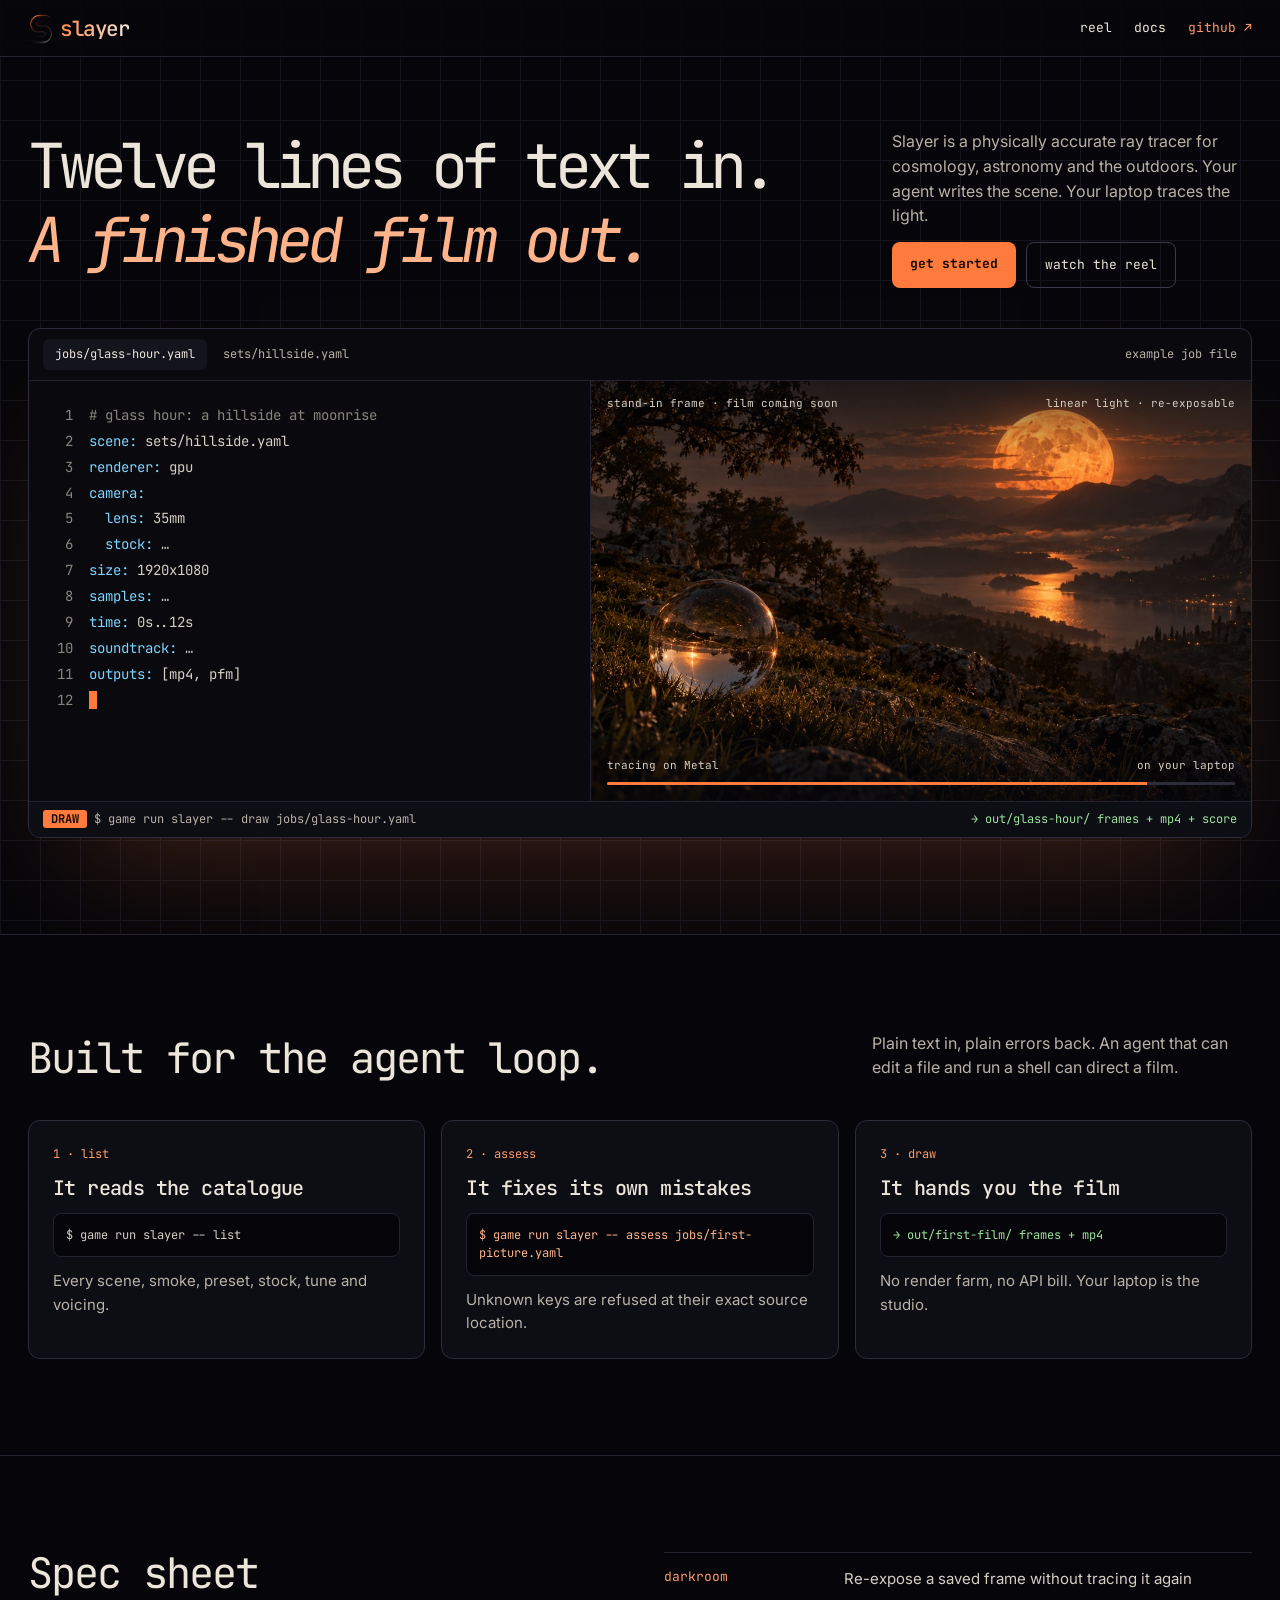
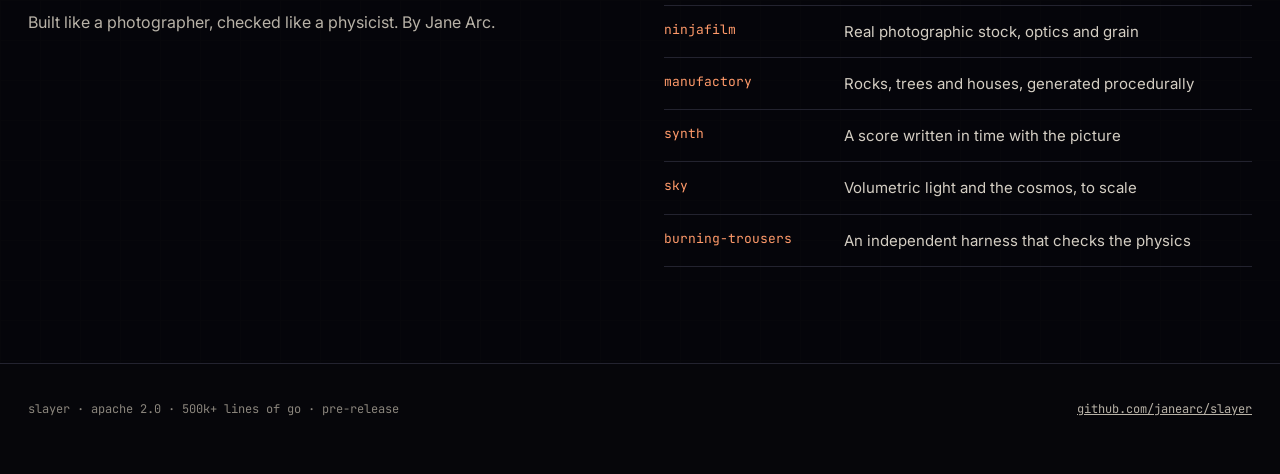
==== commit 5f4434d8: "Make direction C (source to frame) the main page Built from home3 without the version switcher. Brac" ====
--- a/index.html
+++ b/index.html
@@ -13,9 +13,8 @@
 <style>
 body{margin:0;background:#06060a}
 a{color:#ece6da}a:hover{color:#ffb38a}
-.stars{background-image:radial-gradient(1px 1px at 12% 22%,#ece6da 50%,transparent 51%),radial-gradient(1px 1px at 34% 70%,#ece6da 50%,transparent 51%),radial-gradient(1.5px 1.5px at 58% 14%,#ffd2b0 50%,transparent 51%),radial-gradient(1px 1px at 72% 48%,#ece6da 50%,transparent 51%),radial-gradient(1px 1px at 88% 82%,#ece6da 50%,transparent 51%),radial-gradient(1px 1px at 22% 88%,#cfeeff 50%,transparent 51%),radial-gradient(1px 1px at 46% 36%,#ece6da 50%,transparent 51%),radial-gradient(1.5px 1.5px at 94% 18%,#ece6da 50%,transparent 51%),radial-gradient(1px 1px at 8% 60%,#ece6da 50%,transparent 51%),radial-gradient(1px 1px at 64% 92%,#ece6da 50%,transparent 51%)}
-.film{transition:color .25s ease}
-.film:hover{color:#ece6da}
+.stars{background-image:radial-gradient(1px 1px at 12% 22%,#ece6da 50%,transparent 51%),radial-gradient(1px 1px at 34% 70%,#ece6da 50%,transparent 51%),radial-gradient(1.5px 1.5px at 58% 14%,#ffd2b0 50%,transparent 51%),radial-gradient(1px 1px at 72% 48%,#ece6da 50%,transparent 51%),radial-gradient(1px 1px at 88% 82%,#ece6da 50%,transparent 51%),radial-gradient(1px 1px at 22% 88%,#cfeeff 50%,transparent 51%),radial-gradient(1px 1px at 46% 36%,#ece6da 50%,transparent 51%),radial-gradient(1.5px 1.5px at 94% 18%,#ece6da 50%,transparent 51%)}
+.grid{background-image:linear-gradient(#14141d 1px,transparent 1px),linear-gradient(90deg,#14141d 1px,transparent 1px);background-size:40px 40px}
 </style>
 <style>
 html{scroll-behavior:smooth}
@@ -32,8 +31,6 @@
 .switcher a[aria-current]{background:#ff7a3d;color:#160a04}
 .switcher span{color:#b8b2a7;padding:0 10px}
 #hero-film{filter:brightness(.6)}
-.film-pick[aria-pressed="false"]{color:#c9c3b8!important}
-@media (max-width:640px){#hero-film{filter:brightness(.42)}}
 .film-pick{text-shadow:0 2px 24px rgba(0,0,0,.9)}
 @media (max-width:640px){
   nav a[href="#how"]{display:none}
@@ -50,76 +47,128 @@
 </style>
 </head>
 <body>
-<main id="top" style="background: #06060a; color: #ece6da; font-family: Inter, system-ui, sans-serif; font-size: 16px; line-height: 1.55">
-
-<header id="reel" class="stars" style="position: relative; min-height: 860px; overflow: hidden; display: flex; flex-direction: column; background-color: #06060a">
-<video id="hero-film" class="film" src="assets/into-the-centre.mp4" poster="assets/stills/into-the-centre.jpg" muted loop playsinline preload="none" aria-label="Stand-in frame for Into the centre (AI-generated placeholder)" style="position: absolute; inset: 0; width: 100%; height: 100%; object-fit: cover"></video>
-<div aria-hidden="true" style="position: absolute; inset: 0; background: linear-gradient(180deg, rgba(6,6,10,.55) 0%, rgba(6,6,10,0) 22%, rgba(6,6,10,0) 45%, rgba(6,6,10,.92) 100%)"></div>
-
-<nav style="position: relative; max-width: 1320px; width: 100%; margin: 0 auto; padding: 24px 28px; box-sizing: border-box; display: flex; justify-content: space-between; align-items: center; gap: 16px; flex-wrap: wrap">
+<main id="top" class="grid" style="background-color: #06060a; color: #ece6da; font-family: Inter, system-ui, sans-serif; font-size: 16px; line-height: 1.55">
+
+<nav style="border-bottom: 1px solid #23232f; background: rgba(6,6,10,.9)">
+<div style="max-width: 1280px; margin: 0 auto; padding: 0 28px; height: 56px; display: flex; align-items: center; justify-content: space-between; gap: 16px; font-family: 'JetBrains Mono', monospace; font-size: 13px">
 <a href="#top" class="lockup" aria-label="slayer, back to top"><img src="assets/brand/slayer-mark.png" alt="" width="34" height="34"><span>slayer</span></a>
-<div style="display: flex; gap: 24px; font-family: 'JetBrains Mono', monospace; font-size: 13px; flex-wrap: wrap">
-<a href="#reel" style="text-decoration: none">films</a>
-<a href="#how" style="text-decoration: none">how it works</a>
-<a href="https://github.com/janearc/slayer" style="text-decoration: none">source ↗</a>
+<div style="display: flex; gap: 22px; flex-wrap: wrap">
+<a href="#reel" style="text-decoration: none">reel</a>
+<a href="https://github.com/janearc/slayer/blob/main/doc/getting-started.md" style="text-decoration: none">docs</a>
+<a href="https://github.com/janearc/slayer" style="text-decoration: none; color: #ff9a6a">github ↗</a>
+</div>
 </div>
 </nav>
 
-<div style="position: relative; flex: 1; max-width: 1320px; width: 100%; margin: 0 auto; padding: 0 28px 56px; box-sizing: border-box; display: flex; justify-content: space-between; align-items: flex-end; gap: 40px; flex-wrap: wrap">
-<div style="display: flex; flex-direction: column; gap: 6px">
-<div style="font-family: 'JetBrains Mono', monospace; font-size: 12px; letter-spacing: .14em; text-transform: uppercase; color: #ffb38a; margin-bottom: 10px">now showing · every frame from one program</div>
-<button type="button" class="film-pick" data-film="into-the-centre" data-num="01" data-label="Stand-in frame for Into the centre (AI-generated placeholder)" aria-pressed="true" style="all: unset; cursor: pointer; display: flex; align-items: flex-start; gap: 14px; font-family: 'JetBrains Mono', monospace; font-size: clamp(34px, 5vw, 72px); line-height: 1.08; letter-spacing: -.08em; color: #ece6da; font-style: italic"><span>Into the centre</span><span style="font-family: 'JetBrains Mono', monospace; font-style: normal; font-size: 13px; letter-spacing: 0; margin-top: 14px; color: #b8b2a7">01</span></button>
-<button type="button" class="film-pick" data-film="glass-hour" data-num="02" data-label="Stand-in frame for Glass hour (AI-generated placeholder)" aria-pressed="false" style="all: unset; cursor: pointer; display: flex; align-items: flex-start; gap: 14px; font-family: 'JetBrains Mono', monospace; font-size: clamp(34px, 5vw, 72px); line-height: 1.08; letter-spacing: -.08em; color: #8a857c; font-style: normal"><span>Glass hour</span><span style="font-family: 'JetBrains Mono', monospace; font-style: normal; font-size: 13px; letter-spacing: 0; margin-top: 14px; color: #b8b2a7">02</span></button>
-<button type="button" class="film-pick" data-film="the-beam" data-num="03" data-label="Stand-in frame for The beam (AI-generated placeholder)" aria-pressed="false" style="all: unset; cursor: pointer; display: flex; align-items: flex-start; gap: 14px; font-family: 'JetBrains Mono', monospace; font-size: clamp(34px, 5vw, 72px); line-height: 1.08; letter-spacing: -.08em; color: #8a857c; font-style: normal"><span>The beam</span><span style="font-family: 'JetBrains Mono', monospace; font-style: normal; font-size: 13px; letter-spacing: 0; margin-top: 14px; color: #b8b2a7">03</span></button>
-<button type="button" class="film-pick" data-film="zappy-plays" data-num="04" data-label="Stand-in frame for Zappy plays (AI-generated placeholder)" aria-pressed="false" style="all: unset; cursor: pointer; display: flex; align-items: flex-start; gap: 14px; font-family: 'JetBrains Mono', monospace; font-size: clamp(34px, 5vw, 72px); line-height: 1.08; letter-spacing: -.08em; color: #8a857c; font-style: normal"><span>Zappy plays</span><span style="font-family: 'JetBrains Mono', monospace; font-style: normal; font-size: 13px; letter-spacing: 0; margin-top: 14px; color: #b8b2a7">04</span></button>
-</div>
-
-<aside style="width: 340px; max-width: 100%; background: rgba(10,10,16,.78); border: 1px solid #2c2c3a; border-radius: 12px; padding: 22px; display: flex; flex-direction: column; gap: 14px; backdrop-filter: blur(8px)">
-<div style="font-family: 'JetBrains Mono', monospace; font-size: 12px; color: #b8b2a7; display: flex; justify-content: space-between; gap: 12px"><span>slate</span><span id="slate-num">01</span></div>
-<p style="margin: 0; font-family: 'JetBrains Mono', monospace; font-size: 19px; line-height: 1.3; letter-spacing: -.03em">Physically accurate films, rendered on your laptop, <em style="color: #ffb38a">directed by your agent.</em></p>
-<p style="margin: 0; font-family: 'JetBrains Mono', monospace; font-size: 12px; color: #b8b2a7">stand-in frame · the film lands here soon</p>
+<header style="padding: 72px 0 40px">
+<div style="max-width: 1280px; margin: 0 auto; padding: 0 28px; display: flex; justify-content: space-between; align-items: flex-start; gap: 32px; flex-wrap: wrap">
+<h1 style="margin: 0; max-width: 780px; font-family: &quot;JetBrains Mono&quot;; font-weight: 400; font-size: 62px; line-height: 1.2; letter-spacing: -6px">Twelve lines of text in. <br><em style="color: rgb(255, 179, 138)">A finished film out.</em></h1>
+<div style="display: flex; flex-direction: column; gap: 14px; max-width: 360px">
+<p style="margin: 0; color: #b8b2a7">Slayer is a physically accurate ray tracer for cosmology, astronomy and the outdoors. Your agent writes the scene. Your laptop traces the light.</p>
 <div style="display: flex; gap: 10px; flex-wrap: wrap">
-<a href="#top" data-sound="hero-film" style="font-family: 'JetBrains Mono', monospace; font-size: 13px; font-weight: 700; text-decoration: none; padding: 12px 18px; border-radius: 999px; background: #ff7a3d; color: #160a04">▶ play with score</a>
-<a href="https://github.com/janearc/slayer" style="font-family: 'JetBrains Mono', monospace; font-size: 13px; text-decoration: none; padding: 12px 18px; border-radius: 999px; border: 1px solid #3a3a4a">source ↗</a>
-</div>
-</aside>
+<a href="https://github.com/janearc/slayer/blob/main/doc/getting-started.md" style="font-family: 'JetBrains Mono', monospace; font-size: 13px; font-weight: 700; text-decoration: none; padding: 12px 18px; border-radius: 8px; background: #ff7a3d; color: #160a04">get started</a>
+<a href="#reel" style="font-family: 'JetBrains Mono', monospace; font-size: 13px; text-decoration: none; padding: 12px 18px; border-radius: 8px; border: 1px solid #3a3a4a">watch the reel</a>
+</div>
+</div>
 </div>
 </header>
 
-<section id="how" style="padding: 120px 28px; border-top: 1px solid #23232f">
-<div style="max-width: 760px; margin: 0 auto; display: flex; flex-direction: column; align-items: center; gap: 30px; text-align: center">
-<div style="font-family: 'JetBrains Mono', monospace; font-size: 12px; letter-spacing: .14em; text-transform: uppercase; color: #ffb38a">credits</div>
-<div style="display: grid; grid-template-columns: 1fr 1fr; column-gap: 32px; row-gap: 18px; width: 100%; align-items: baseline">
-<span style="text-align: right; font-family: 'JetBrains Mono', monospace; font-size: 13px; color: #b8b2a7">written in</span><span style="text-align: left; font-family: 'JetBrains Mono', monospace; font-weight: 500; font-size: 22px; letter-spacing: -.04em">plain YAML</span>
-<span style="text-align: right; font-family: 'JetBrains Mono', monospace; font-size: 13px; color: #b8b2a7">directed by</span><span style="text-align: left; font-family: 'JetBrains Mono', monospace; font-weight: 500; font-size: 22px; letter-spacing: -.04em">you, Claude or Codex</span>
-<span style="text-align: right; font-family: 'JetBrains Mono', monospace; font-size: 13px; color: #b8b2a7">light traced in</span><span style="text-align: left; font-family: 'JetBrains Mono', monospace; font-weight: 500; font-size: 22px; letter-spacing: -.04em">Go, and Metal on a Mac</span>
-<span style="text-align: right; font-family: 'JetBrains Mono', monospace; font-size: 13px; color: #b8b2a7">film stock by</span><span style="text-align: left; font-family: 'JetBrains Mono', monospace; font-weight: 500; font-size: 22px; letter-spacing: -.04em">ninjafilm</span>
-<span style="text-align: right; font-family: 'JetBrains Mono', monospace; font-size: 13px; color: #b8b2a7">score by</span><span style="text-align: left; font-family: 'JetBrains Mono', monospace; font-weight: 500; font-size: 22px; letter-spacing: -.04em">the built-in synth</span>
-<span style="text-align: right; font-family: 'JetBrains Mono', monospace; font-size: 13px; color: #b8b2a7">physics checked by</span><span style="text-align: left; font-family: 'JetBrains Mono', monospace; font-weight: 500; font-size: 22px; letter-spacing: -.04em">burning-trousers</span>
-<span style="text-align: right; font-family: 'JetBrains Mono', monospace; font-size: 13px; color: #b8b2a7">render farm</span><span style="text-align: left; font-family: 'JetBrains Mono', monospace; font-weight: 500; font-size: 22px; letter-spacing: -.04em">your laptop</span>
-</div>
-<div style="width: 1px; height: 64px; background: #3a3a4a"></div>
-<div style="display: flex; flex-direction: column; gap: 6px">
-<span style="font-family: 'JetBrains Mono', monospace; font-size: 13px; color: #b8b2a7">a renderer by</span>
-<span style="font-family: 'JetBrains Mono', monospace; font-style: italic; font-size: 56px; line-height: 1.05; letter-spacing: -.08em; color: #ffb38a">Jane Arc</span>
-</div>
-<p style="margin: 0; color: #b8b2a7; max-width: 520px">Scientific software with a production engineer's standards. Her third renderer, and the one that stuck.</p>
+<section id="reel" style="padding: 0 0 96px">
+<div style="max-width: 1280px; margin: 0 auto; padding: 0 28px">
+<div style="border: 1px solid #2c2c3a; border-radius: 12px; overflow: hidden; background: #09090e; box-shadow: 0 60px 120px -50px rgba(255,122,61,.25)">
+
+<div style="display: flex; align-items: center; justify-content: space-between; gap: 12px; padding: 10px 14px; border-bottom: 1px solid #23232f; font-family: 'JetBrains Mono', monospace; font-size: 12px; flex-wrap: wrap">
+<div style="display: flex; gap: 4px; flex-wrap: wrap">
+<span style="padding: 6px 12px; border-radius: 6px; background: #14141d; color: #ece6da">jobs/glass-hour.yaml</span>
+<span style="padding: 6px 12px; border-radius: 6px; color: #b8b2a7">sets/hillside.yaml</span>
+</div>
+<span style="color: #b8b2a7">example job file</span>
+</div>
+
+<div style="display: flex; flex-wrap: wrap">
+<pre style="flex: 1 1 420px; min-width: 0; margin: 0; padding: 22px 0; font-family: 'JetBrains Mono', monospace; font-size: 14px; line-height: 1.85; color: #d4cec3; border-right: 1px solid #23232f; overflow-x: auto"><span style="display: inline-block; width: 44px; text-align: right; padding-right: 16px; color: #8a857c">1</span><span style="color: #8a857c"># glass hour: a hillside at moonrise</span>
+<span style="display: inline-block; width: 44px; text-align: right; padding-right: 16px; color: #8a857c">2</span><span style="color: #7fd4ff">scene:</span> sets/hillside.yaml
+<span style="display: inline-block; width: 44px; text-align: right; padding-right: 16px; color: #8a857c">3</span><span style="color: #7fd4ff">renderer:</span> gpu
+<span style="display: inline-block; width: 44px; text-align: right; padding-right: 16px; color: #8a857c">4</span><span style="color: #7fd4ff">camera:</span>
+<span style="display: inline-block; width: 44px; text-align: right; padding-right: 16px; color: #8a857c">5</span>  <span style="color: #7fd4ff">lens:</span> 35mm
+<span style="display: inline-block; width: 44px; text-align: right; padding-right: 16px; color: #8a857c">6</span>  <span style="color: #7fd4ff">stock:</span> …
+<span style="display: inline-block; width: 44px; text-align: right; padding-right: 16px; color: #8a857c">7</span><span style="color: #7fd4ff">size:</span> 1920x1080
+<span style="display: inline-block; width: 44px; text-align: right; padding-right: 16px; color: #8a857c">8</span><span style="color: #7fd4ff">samples:</span> …
+<span style="display: inline-block; width: 44px; text-align: right; padding-right: 16px; color: #8a857c">9</span><span style="color: #7fd4ff">time:</span> 0s..12s
+<span style="display: inline-block; width: 44px; text-align: right; padding-right: 16px; color: #8a857c">10</span><span style="color: #7fd4ff">soundtrack:</span> …
+<span style="display: inline-block; width: 44px; text-align: right; padding-right: 16px; color: #8a857c">11</span><span style="color: #7fd4ff">outputs:</span> [mp4, pfm]
+<span style="display: inline-block; width: 44px; text-align: right; padding-right: 16px; color: #8a857c">12</span><span style="background: #ff7a3d; color: #160a04">&nbsp;</span></pre>
+
+<div class="stars" style="flex: 1 1 520px; min-width: 0; position: relative; min-height: 420px; background-color: #0a0605; overflow: hidden">
+<video id="film-1" class="film" src="assets/glass-hour.mp4" poster="assets/stills/glass-hour.jpg" muted loop playsinline preload="none" aria-label="Stand-in frame for Glass hour: a glass sphere on a hillside under a rising orange moon (AI-generated placeholder)" style="position: absolute; inset: 0; width: 100%; height: 100%; object-fit: cover"></video>
+<div aria-hidden="true" style="position: absolute; inset: 0; background: linear-gradient(180deg, rgba(6,6,10,.55) 0%, rgba(6,6,10,0) 18%, rgba(6,6,10,0) 70%, rgba(6,6,10,.8) 100%)"></div>
+<div style="position: absolute; top: 14px; left: 16px; right: 16px; display: flex; justify-content: space-between; gap: 12px; font-family: 'JetBrains Mono', monospace; font-size: 11px; color: #d4cec3">
+<span>stand-in frame · film coming soon</span><span>linear light · re-exposable</span>
+</div>
+<div style="position: absolute; left: 16px; right: 16px; bottom: 16px; display: flex; flex-direction: column; gap: 8px; font-family: 'JetBrains Mono', monospace; font-size: 11px; color: #d4cec3">
+<div style="display: flex; justify-content: space-between; gap: 12px"><span>tracing on Metal</span><span>on your laptop</span></div>
+<div style="height: 3px; background: #2c2c3a; border-radius: 3px; overflow: hidden"><div style="width: 86%; height: 100%; background: #ff7a3d"></div></div>
+</div>
+</div>
+</div>
+
+<div style="display: flex; justify-content: space-between; gap: 12px; flex-wrap: wrap; padding: 8px 14px; border-top: 1px solid #23232f; font-family: 'JetBrains Mono', monospace; font-size: 12px; background: #0d0d14">
+<span><span style="background: #ff7a3d; color: #160a04; padding: 1px 8px; border-radius: 3px; font-weight: 700">DRAW</span>  <span style="color: #b8b2a7">$ game run slayer -- draw jobs/glass-hour.yaml</span></span>
+<span style="color: #9be29b">→ out/glass-hour/  frames + mp4 + score</span>
+</div>
+</div>
 </div>
 </section>
 
-<section style="padding: 0 28px 120px">
-<div style="max-width: 1320px; margin: 0 auto; border: 1px solid #23232f; border-radius: 14px; padding: 40px; display: flex; justify-content: space-between; align-items: center; gap: 32px; flex-wrap: wrap; background: #0a0a10">
-<div style="display: flex; flex-direction: column; gap: 8px">
-<h2 style="margin: 0; font-family: 'JetBrains Mono', monospace; font-weight: 400; font-size: 34px; line-height: 1.12; letter-spacing: -.06em">Shoot your first picture tonight.</h2>
-<p style="margin: 0; color: #b8b2a7">Build from source. The first still runs on the CPU, no GPU needed.</p>
-</div>
-<code style="font-family: 'JetBrains Mono', monospace; font-size: 14px; background: #06060a; border: 1px solid #2c2c3a; border-radius: 10px; padding: 16px 20px; color: #d4cec3"><span style="color: #ff9a6a">$</span> game run slayer -- draw jobs/first-picture.yaml</code>
+<section id="how" style="border-top: 1px solid #23232f; padding: 96px 0; background: rgba(6,6,10,.92)">
+<div style="max-width: 1280px; margin: 0 auto; padding: 0 28px; display: flex; flex-direction: column; gap: 40px">
+<div style="display: flex; justify-content: space-between; align-items: flex-end; gap: 24px; flex-wrap: wrap">
+<h2 style="margin: 0; font-family: &quot;JetBrains Mono&quot;; font-weight: 400; font-size: 42px; line-height: 1.02; max-width: 640px; letter-spacing: -2px">Built for the agent loop.</h2>
+<p style="margin: 0; max-width: 380px; color: #b8b2a7">Plain text in, plain errors back. An agent that can edit a file and run a shell can direct a film.</p>
+</div>
+<div style="display: grid; grid-template-columns: repeat(auto-fit, minmax(min(280px, 100%), 1fr)); gap: 16px">
+<div style="border: 1px solid #2c2c3a; border-radius: 12px; padding: 24px; background: #0d0d14; display: flex; flex-direction: column; gap: 12px">
+<div style="font-family: 'JetBrains Mono', monospace; font-size: 12px; color: #ff9a6a">1 · list</div>
+<div style="font-family: 'JetBrains Mono', monospace; font-weight: 500; font-size: 20px; line-height: 1.25; letter-spacing: -.03em">It reads the catalogue</div>
+<code style="font-family: 'JetBrains Mono', monospace; font-size: 12px; color: #d4cec3; background: #06060a; border: 1px solid #23232f; border-radius: 8px; padding: 12px">$ game run slayer -- list</code>
+<p style="margin: 0; color: #b8b2a7; font-size: 15px">Every scene, smoke, preset, stock, tune and voicing.</p>
+</div>
+<div style="border: 1px solid #2c2c3a; border-radius: 12px; padding: 24px; background: #0d0d14; display: flex; flex-direction: column; gap: 12px">
+<div style="font-family: 'JetBrains Mono', monospace; font-size: 12px; color: #ff9a6a">2 · assess</div>
+<div style="font-family: 'JetBrains Mono', monospace; font-weight: 500; font-size: 20px; line-height: 1.25; letter-spacing: -.03em">It fixes its own mistakes</div>
+<code style="font-family: 'JetBrains Mono', monospace; font-size: 12px; color: #ffb38a; background: #06060a; border: 1px solid #23232f; border-radius: 8px; padding: 12px">$ game run slayer -- assess jobs/first-picture.yaml</code>
+<p style="margin: 0; color: #b8b2a7; font-size: 15px">Unknown keys are refused at their exact source location.</p>
+</div>
+<div style="border: 1px solid #2c2c3a; border-radius: 12px; padding: 24px; background: #0d0d14; display: flex; flex-direction: column; gap: 12px">
+<div style="font-family: 'JetBrains Mono', monospace; font-size: 12px; color: #ff9a6a">3 · draw</div>
+<div style="font-family: 'JetBrains Mono', monospace; font-weight: 500; font-size: 20px; line-height: 1.25; letter-spacing: -.03em">It hands you the film</div>
+<code style="font-family: 'JetBrains Mono', monospace; font-size: 12px; color: #9be29b; background: #06060a; border: 1px solid #23232f; border-radius: 8px; padding: 12px">→ out/first-film/  frames + mp4</code>
+<p style="margin: 0; color: #b8b2a7; font-size: 15px">No render farm, no API bill. Your laptop is the studio.</p>
+</div>
+</div>
 </div>
 </section>
 
-<footer style="border-top: 1px solid #23232f; padding: 36px 28px 56px">
-<div style="max-width: 1320px; margin: 0 auto; display: flex; justify-content: space-between; gap: 20px; flex-wrap: wrap; font-family: 'JetBrains Mono', monospace; font-size: 12px; color: #8a857c">
-<span>slayer · apache 2.0 · pre-release, changing fast</span>
+<section style="border-top: 1px solid #23232f; padding: 96px 0; background: rgba(6,6,10,.92)">
+<div style="max-width: 1280px; margin: 0 auto; padding: 0 28px; display: grid; grid-template-columns: repeat(auto-fit, minmax(min(320px, 100%), 1fr)); gap: 48px">
+<div style="display: flex; flex-direction: column; gap: 14px">
+<h2 style="margin: 0; font-family: 'JetBrains Mono', monospace; font-weight: 400; font-size: 42px; line-height: 1.04; letter-spacing: -2px">Spec sheet</h2>
+<p style="margin: 0; color: #b8b2a7">Built like a photographer, checked like a physicist. By Jane Arc.</p>
+</div>
+<dl style="margin: 0; display: grid; grid-template-columns: 180px 1fr; font-size: 15px">
+<dt style="padding: 14px 0; border-top: 1px solid #23232f; font-family: 'JetBrains Mono', monospace; font-size: 13px; color: #ff9a6a">darkroom</dt><dd style="margin: 0; padding: 14px 0; border-top: 1px solid #23232f; color: #d4cec3">Re-expose a saved frame without tracing it again</dd>
+<dt style="padding: 14px 0; border-top: 1px solid #23232f; font-family: 'JetBrains Mono', monospace; font-size: 13px; color: #ff9a6a">ninjafilm</dt><dd style="margin: 0; padding: 14px 0; border-top: 1px solid #23232f; color: #d4cec3">Real photographic stock, optics and grain</dd>
+<dt style="padding: 14px 0; border-top: 1px solid #23232f; font-family: 'JetBrains Mono', monospace; font-size: 13px; color: #ff9a6a">manufactory</dt><dd style="margin: 0; padding: 14px 0; border-top: 1px solid #23232f; color: #d4cec3">Rocks, trees and houses, generated procedurally</dd>
+<dt style="padding: 14px 0; border-top: 1px solid #23232f; font-family: 'JetBrains Mono', monospace; font-size: 13px; color: #ff9a6a">synth</dt><dd style="margin: 0; padding: 14px 0; border-top: 1px solid #23232f; color: #d4cec3">A score written in time with the picture</dd>
+<dt style="padding: 14px 0; border-top: 1px solid #23232f; font-family: 'JetBrains Mono', monospace; font-size: 13px; color: #ff9a6a">sky</dt><dd style="margin: 0; padding: 14px 0; border-top: 1px solid #23232f; color: #d4cec3">Volumetric light and the cosmos, to scale</dd>
+<dt style="padding: 14px 0; border-top: 1px solid #23232f; border-bottom: 1px solid #23232f; font-family: 'JetBrains Mono', monospace; font-size: 13px; color: #ff9a6a">burning-trousers</dt><dd style="margin: 0; padding: 14px 0; border-top: 1px solid #23232f; border-bottom: 1px solid #23232f; color: #d4cec3">An independent harness that checks the physics</dd>
+</dl>
+</div>
+</section>
+
+<footer style="border-top: 1px solid #23232f; padding: 36px 0 56px; background: #06060a">
+<div style="max-width: 1280px; margin: 0 auto; padding: 0 28px; display: flex; justify-content: space-between; gap: 20px; flex-wrap: wrap; font-family: 'JetBrains Mono', monospace; font-size: 12px; color: #8a857c">
+<span>slayer · apache 2.0 · 500k+ lines of go · pre-release</span>
 <a href="https://github.com/janearc/slayer" style="color: #b8b2a7">github.com/janearc/slayer</a>
 </div>
 </footer>
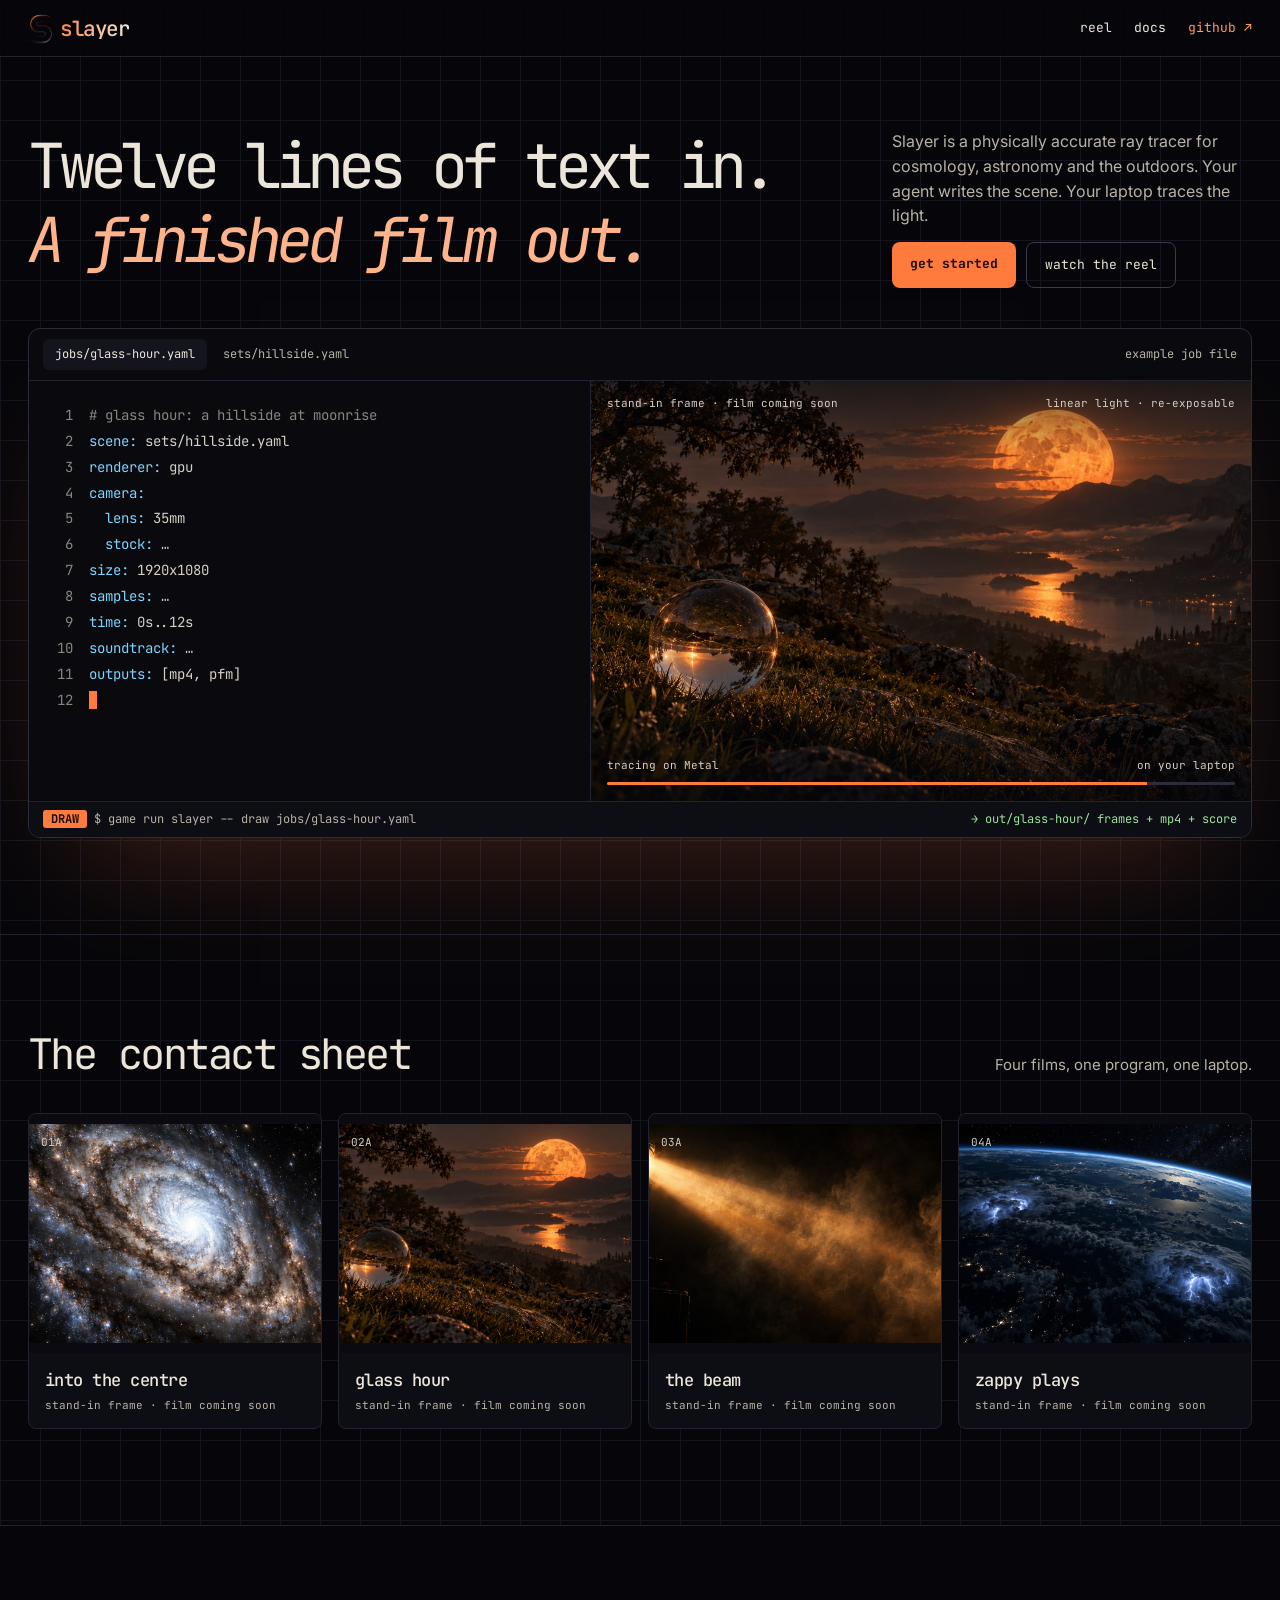
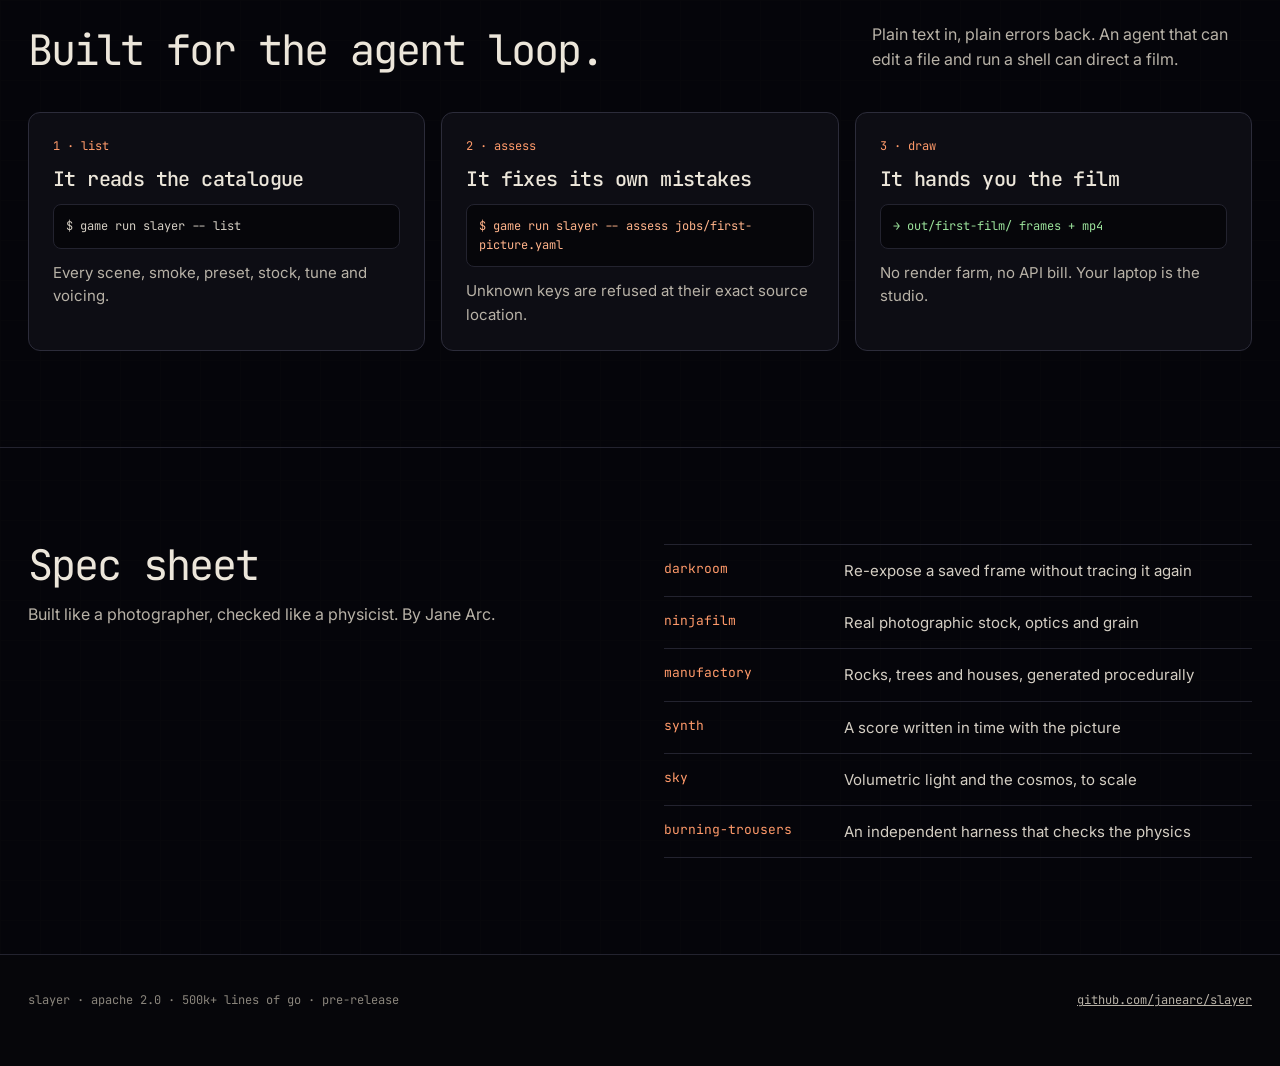
==== commit 364542cf: "Add the four-film contact sheet to the main page The reel sits below the code-and-frame section and " ====
--- a/index.html
+++ b/index.html
@@ -73,7 +73,7 @@
 </div>
 </header>
 
-<section id="reel" style="padding: 0 0 96px">
+<section id="frame" style="padding: 0 0 96px">
 <div style="max-width: 1280px; margin: 0 auto; padding: 0 28px">
 <div style="border: 1px solid #2c2c3a; border-radius: 12px; overflow: hidden; background: #09090e; box-shadow: 0 60px 120px -50px rgba(255,122,61,.25)">
 
@@ -116,6 +116,46 @@
 <span><span style="background: #ff7a3d; color: #160a04; padding: 1px 8px; border-radius: 3px; font-weight: 700">DRAW</span>  <span style="color: #b8b2a7">$ game run slayer -- draw jobs/glass-hour.yaml</span></span>
 <span style="color: #9be29b">→ out/glass-hour/  frames + mp4 + score</span>
 </div>
+</div>
+</div>
+</section>
+
+<section id="reel" style="border-top: 1px solid #23232f; padding: 96px 0">
+<div style="max-width: 1280px; margin: 0 auto; padding: 0 28px; display: flex; flex-direction: column; gap: 36px">
+<div style="display: flex; justify-content: space-between; align-items: flex-end; gap: 24px; flex-wrap: wrap">
+<h2 style="margin: 0; font-family: 'JetBrains Mono', monospace; font-weight: 400; font-size: 42px; line-height: 1.1; letter-spacing: -.06em">The contact sheet</h2>
+<p style="margin: 0; max-width: 380px; color: #b8b2a7; font-size: 15px">Four films, one program, one laptop.</p>
+</div>
+<div style="display: grid; grid-template-columns: repeat(auto-fit, minmax(min(280px, 100%), 1fr)); gap: 16px">
+
+<figure style="margin: 0; background: #0d0d14; border: 1px solid #23232f; border-radius: 8px; overflow: hidden">
+<div class="sprockets" aria-hidden="true" style="height: 10px; background-color: #0a0a10"></div>
+<div class="stars" style="position: relative; aspect-ratio: 4/3; background-color: #070a10; display: flex; align-items: center; justify-content: center"><video id="reel-2" class="film" src="assets/into-the-centre.mp4" poster="assets/stills/into-the-centre.jpg" muted loop playsinline preload="none" aria-label="Stand-in frame for Into the centre (AI-generated placeholder)" style="position: absolute; inset: 0; width: 100%; height: 100%; object-fit: cover"></video><span style="position: absolute; top: 10px; left: 12px; font-family: 'JetBrains Mono', monospace; font-size: 11px; color: #d4cec3">01A</span></div>
+<div class="sprockets" aria-hidden="true" style="height: 10px; background-color: #0a0a10"></div>
+<figcaption style="padding: 14px 16px; display: flex; flex-direction: column; gap: 4px"><span style="font-family: 'JetBrains Mono', monospace; font-weight: 500; font-size: 17px; letter-spacing: -.03em">into the centre</span><span style="font-family: 'JetBrains Mono', monospace; font-size: 11px; color: #b8b2a7">stand-in frame · film coming soon</span></figcaption>
+</figure>
+
+<figure style="margin: 0; background: #0d0d14; border: 1px solid #23232f; border-radius: 8px; overflow: hidden">
+<div class="sprockets" aria-hidden="true" style="height: 10px; background-color: #0a0a10"></div>
+<div class="stars" style="position: relative; aspect-ratio: 4/3; background-color: #0a0605; display: flex; align-items: center; justify-content: center"><video id="reel-3" class="film" src="assets/glass-hour.mp4" poster="assets/stills/glass-hour.jpg" muted loop playsinline preload="none" aria-label="Stand-in frame for Glass hour (AI-generated placeholder)" style="position: absolute; inset: 0; width: 100%; height: 100%; object-fit: cover"></video><span style="position: absolute; top: 10px; left: 12px; font-family: 'JetBrains Mono', monospace; font-size: 11px; color: #d4cec3">02A</span></div>
+<div class="sprockets" aria-hidden="true" style="height: 10px; background-color: #0a0a10"></div>
+<figcaption style="padding: 14px 16px; display: flex; flex-direction: column; gap: 4px"><span style="font-family: 'JetBrains Mono', monospace; font-weight: 500; font-size: 17px; letter-spacing: -.03em">glass hour</span><span style="font-family: 'JetBrains Mono', monospace; font-size: 11px; color: #b8b2a7">stand-in frame · film coming soon</span></figcaption>
+</figure>
+
+<figure style="margin: 0; background: #0d0d14; border: 1px solid #23232f; border-radius: 8px; overflow: hidden">
+<div class="sprockets" aria-hidden="true" style="height: 10px; background-color: #0a0a10"></div>
+<div class="stars" style="position: relative; aspect-ratio: 4/3; background-color: #0a0605; display: flex; align-items: center; padding-left: 12%; box-sizing: border-box"><video id="reel-4" class="film" src="assets/the-beam.mp4" poster="assets/stills/the-beam.jpg" muted loop playsinline preload="none" aria-label="Stand-in frame for The beam (AI-generated placeholder)" style="position: absolute; inset: 0; width: 100%; height: 100%; object-fit: cover"></video><span style="position: absolute; top: 10px; left: 12px; font-family: 'JetBrains Mono', monospace; font-size: 11px; color: #d4cec3">03A</span></div>
+<div class="sprockets" aria-hidden="true" style="height: 10px; background-color: #0a0a10"></div>
+<figcaption style="padding: 14px 16px; display: flex; flex-direction: column; gap: 4px"><span style="font-family: 'JetBrains Mono', monospace; font-weight: 500; font-size: 17px; letter-spacing: -.03em">the beam</span><span style="font-family: 'JetBrains Mono', monospace; font-size: 11px; color: #b8b2a7">stand-in frame · film coming soon</span></figcaption>
+</figure>
+
+<figure style="margin: 0; background: #0d0d14; border: 1px solid #23232f; border-radius: 8px; overflow: hidden">
+<div class="sprockets" aria-hidden="true" style="height: 10px; background-color: #0a0a10"></div>
+<div class="stars" style="position: relative; aspect-ratio: 4/3; background-color: #070a10; display: flex; align-items: flex-end; justify-content: center; overflow: hidden"><video id="reel-5" class="film" src="assets/zappy-plays.mp4" poster="assets/stills/zappy-plays.jpg" muted loop playsinline preload="none" aria-label="Stand-in frame for Zappy plays (AI-generated placeholder)" style="position: absolute; inset: 0; width: 100%; height: 100%; object-fit: cover"></video><span style="position: absolute; top: 10px; left: 12px; font-family: 'JetBrains Mono', monospace; font-size: 11px; color: #d4cec3">04A</span></div>
+<div class="sprockets" aria-hidden="true" style="height: 10px; background-color: #0a0a10"></div>
+<figcaption style="padding: 14px 16px; display: flex; flex-direction: column; gap: 4px"><span style="font-family: 'JetBrains Mono', monospace; font-weight: 500; font-size: 17px; letter-spacing: -.03em">zappy plays</span><span style="font-family: 'JetBrains Mono', monospace; font-size: 11px; color: #b8b2a7">stand-in frame · film coming soon</span></figcaption>
+</figure>
+
 </div>
 </div>
 </section>
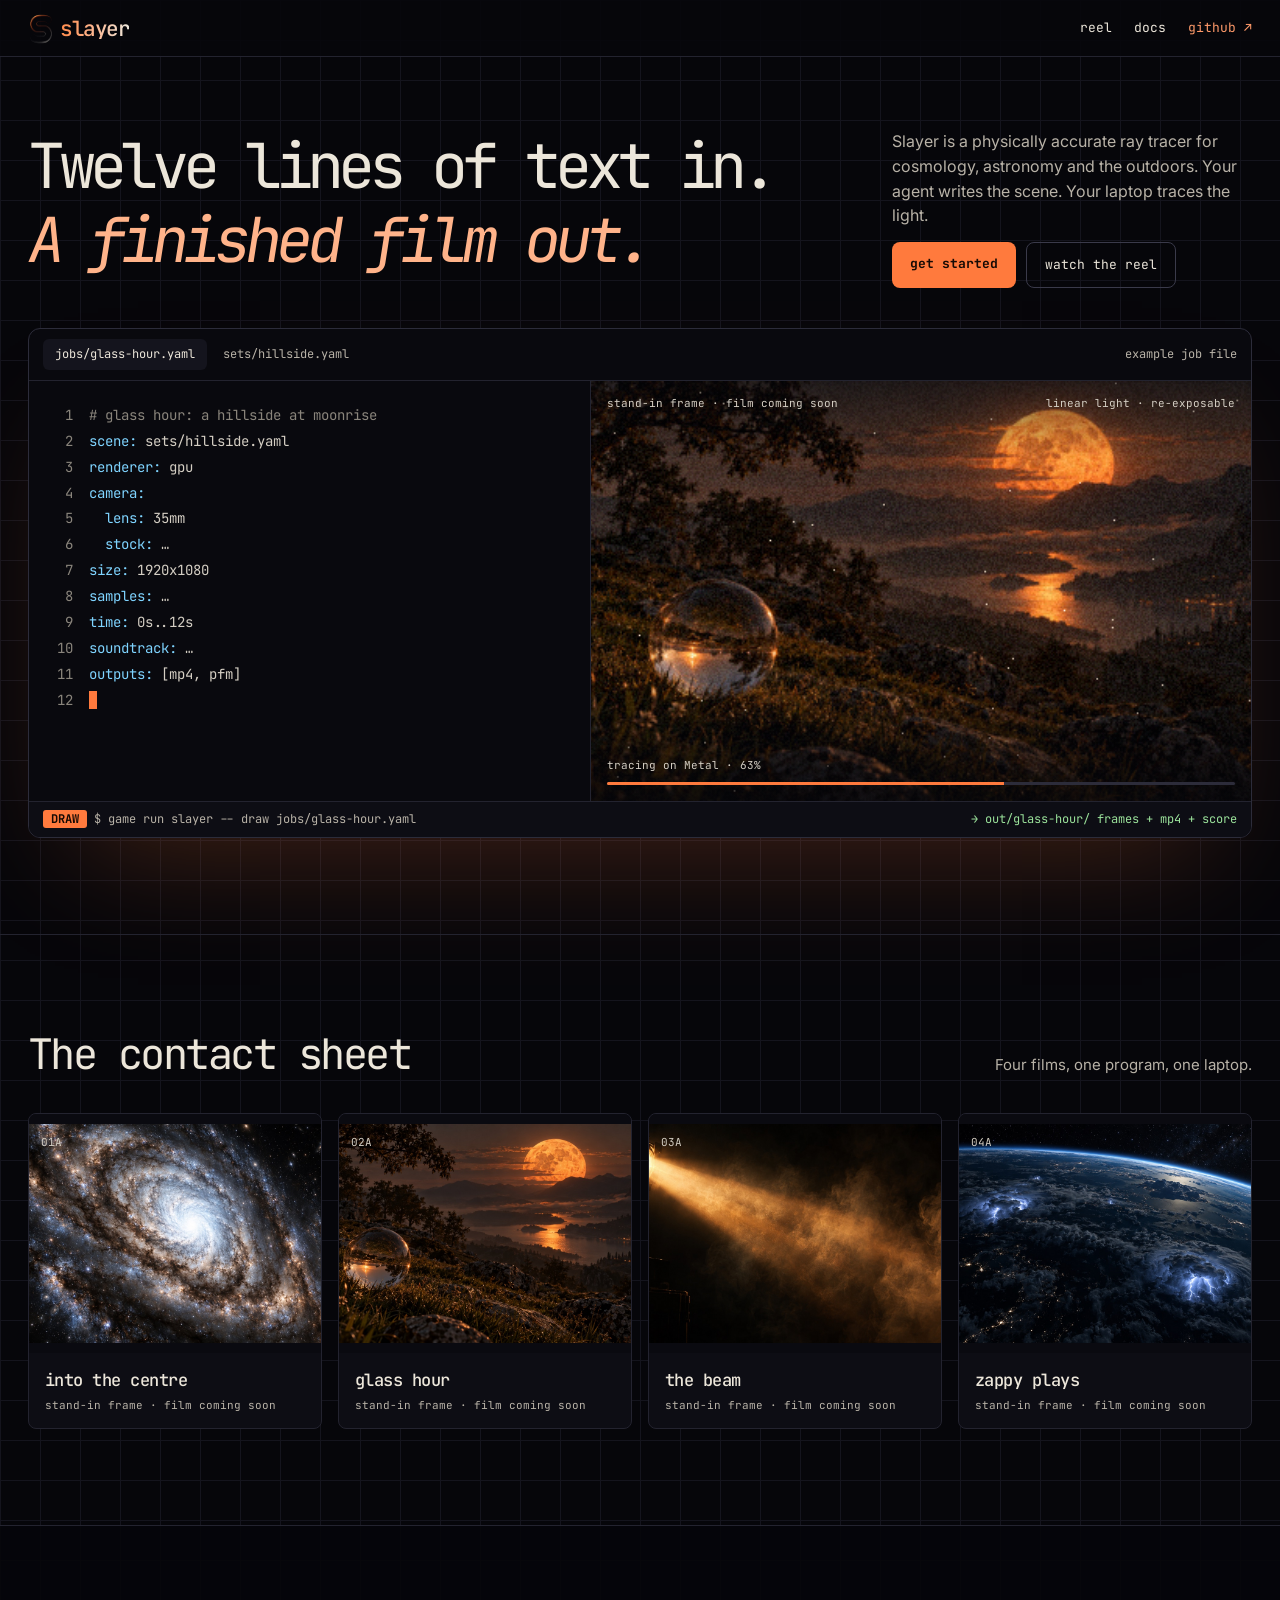
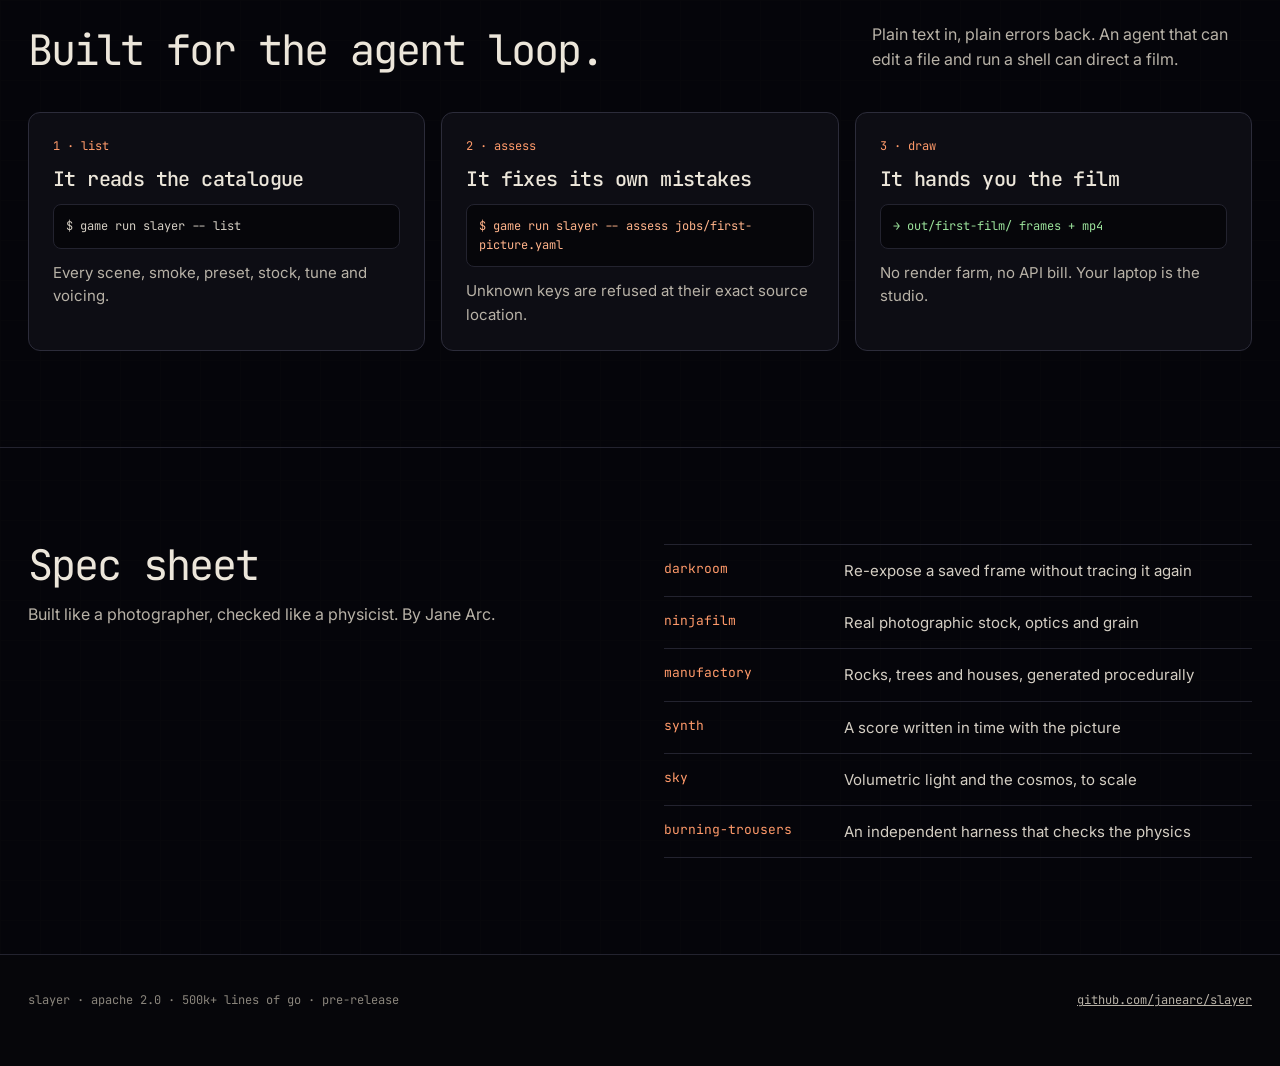
==== commit b2ef1737: "Add a live-render effect to the main page hero frame The frame starts as sparse, noisy ray-tracing s" ====
--- a/index.html
+++ b/index.html
@@ -44,6 +44,12 @@
 .lockup img{display:block;width:34px;height:34px;margin-left:-4px}
 .lockup span{font-family:'JetBrains Mono',monospace;font-weight:500;font-size:21px;letter-spacing:-.07em;line-height:1;
   background:linear-gradient(90deg,#ff8a4a 0%,#ffb38a 45%,#ece6da 100%);-webkit-background-clip:text;background-clip:text;color:transparent}
+
+#render-canvas{position:absolute;inset:0;width:100%;height:100%;object-fit:cover;opacity:0;pointer-events:none}
+#render-canvas.on{opacity:1}
+#render-canvas.fade{opacity:0;transition:opacity .7s ease}
+#render-again{white-space:nowrap;flex:0 0 auto;font:500 11px 'JetBrains Mono',monospace;color:#ece6da;background:rgba(6,6,10,.7);border:1px solid #3a3a4a;border-radius:999px;padding:8px 12px;min-height:32px;cursor:pointer}
+#render-again:hover{border-color:#ff7a3d}
 </style>
 </head>
 <body>
@@ -101,13 +107,14 @@
 
 <div class="stars" style="flex: 1 1 520px; min-width: 0; position: relative; min-height: 420px; background-color: #0a0605; overflow: hidden">
 <video id="film-1" class="film" src="assets/glass-hour.mp4" poster="assets/stills/glass-hour.jpg" muted loop playsinline preload="none" aria-label="Stand-in frame for Glass hour: a glass sphere on a hillside under a rising orange moon (AI-generated placeholder)" style="position: absolute; inset: 0; width: 100%; height: 100%; object-fit: cover"></video>
+<canvas id="render-canvas" data-src="assets/stills/glass-hour.jpg" aria-hidden="true"></canvas>
 <div aria-hidden="true" style="position: absolute; inset: 0; background: linear-gradient(180deg, rgba(6,6,10,.55) 0%, rgba(6,6,10,0) 18%, rgba(6,6,10,0) 70%, rgba(6,6,10,.8) 100%)"></div>
 <div style="position: absolute; top: 14px; left: 16px; right: 16px; display: flex; justify-content: space-between; gap: 12px; font-family: 'JetBrains Mono', monospace; font-size: 11px; color: #d4cec3">
 <span>stand-in frame · film coming soon</span><span>linear light · re-exposable</span>
 </div>
 <div style="position: absolute; left: 16px; right: 16px; bottom: 16px; display: flex; flex-direction: column; gap: 8px; font-family: 'JetBrains Mono', monospace; font-size: 11px; color: #d4cec3">
-<div style="display: flex; justify-content: space-between; gap: 12px"><span>tracing on Metal</span><span>on your laptop</span></div>
-<div style="height: 3px; background: #2c2c3a; border-radius: 3px; overflow: hidden"><div style="width: 86%; height: 100%; background: #ff7a3d"></div></div>
+<div style="display: flex; justify-content: space-between; align-items: center; gap: 12px"><span id="render-status">tracing on Metal · on your laptop</span><button type="button" id="render-again" hidden>↻ re-render</button></div>
+<div style="height: 3px; background: #2c2c3a; border-radius: 3px; overflow: hidden"><div id="render-bar" style="width: 100%; height: 100%; background: #ff7a3d"></div></div>
 </div>
 </div>
 </div>
@@ -255,5 +262,77 @@
 })();
 </script>
 
+
+<script>
+(function(){
+  var cv = document.getElementById('render-canvas');
+  if (!cv || !cv.getContext) return;
+  if (window.matchMedia && matchMedia('(prefers-reduced-motion: reduce)').matches) return;
+  var bar = document.getElementById('render-bar'), st = document.getElementById('render-status'),
+      again = document.getElementById('render-again');
+  var W = 480, H = 270, ctx = cv.getContext('2d');
+  cv.width = W; cv.height = H;
+  var out = ctx.createImageData(W, H), src = null, pending = false, raf = 0;
+  var DUR = 3200, FINAL = 'done · rendered on your laptop';
+
+  // waiting state: black frame, empty bar
+  ctx.fillStyle = '#000'; ctx.fillRect(0, 0, W, H);
+  cv.classList.add('on'); bar.style.width = '0%'; st.textContent = 'queued';
+
+  var img = new Image();
+  img.onload = function(){
+    var t = document.createElement('canvas'); t.width = W; t.height = H;
+    var c = t.getContext('2d'); c.drawImage(img, 0, 0, W, H);
+    src = c.getImageData(0, 0, W, H).data;
+    if (pending) run();
+  };
+  img.onerror = function(){ cv.classList.remove('on'); st.textContent = FINAL; bar.style.width = '100%'; };
+  img.src = cv.getAttribute('data-src');
+
+  var seed = 1;
+  function rnd(){ seed ^= seed << 13; seed ^= seed >>> 17; seed ^= seed << 5; return (seed >>> 0) / 4294967296; }
+
+  function draw(n){
+    var d = out.data, cover = 1 - Math.exp(-n / 1.6), amp = 230 / Math.sqrt(n), fire = 0.03 / n;
+    for (var i = 0; i < d.length; i += 4){
+      if (rnd() > cover){ d[i] = d[i+1] = d[i+2] = 0; d[i+3] = 255; continue; }
+      if (rnd() < fire){ d[i] = 255; d[i+1] = 236; d[i+2] = 214; d[i+3] = 255; continue; }
+      var l = (rnd() - .5) * amp;
+      d[i]   = src[i]   + l + (rnd() - .5) * amp * .35;
+      d[i+1] = src[i+1] + l + (rnd() - .5) * amp * .35;
+      d[i+2] = src[i+2] + l + (rnd() - .5) * amp * .35;
+      d[i+3] = 255;
+    }
+    ctx.putImageData(out, 0, 0);
+  }
+
+  function run(){
+    if (!src){ pending = true; return; }
+    pending = false; cancelAnimationFrame(raf);
+    again.hidden = true;
+    cv.classList.remove('fade'); cv.classList.add('on');
+    var t0 = performance.now();
+    (function step(now){
+      var p = Math.min(1, (now - t0) / DUR);
+      var n = Math.pow(2, p * 10);            // 1 → 1024 samples per pixel
+      draw(n);
+      bar.style.width = (p * 100).toFixed(1) + '%';
+      st.textContent = 'tracing on Metal · ' + Math.round(p * 100) + '%';
+      if (p < 1){ raf = requestAnimationFrame(step); return; }
+      ctx.putImageData(new ImageData(new Uint8ClampedArray(src), W, H), 0, 0);
+      cv.classList.add('fade'); cv.classList.remove('on');
+      st.textContent = FINAL; again.hidden = false;
+    })(t0);
+  }
+
+  again.addEventListener('click', run);
+  if ('IntersectionObserver' in window){
+    var io = new IntersectionObserver(function(es){
+      if (es[0].isIntersecting){ io.disconnect(); run(); }
+    }, { threshold: .4 });
+    io.observe(cv.parentNode);
+  } else { run(); }
+})();
+</script>
 </body>
 </html>
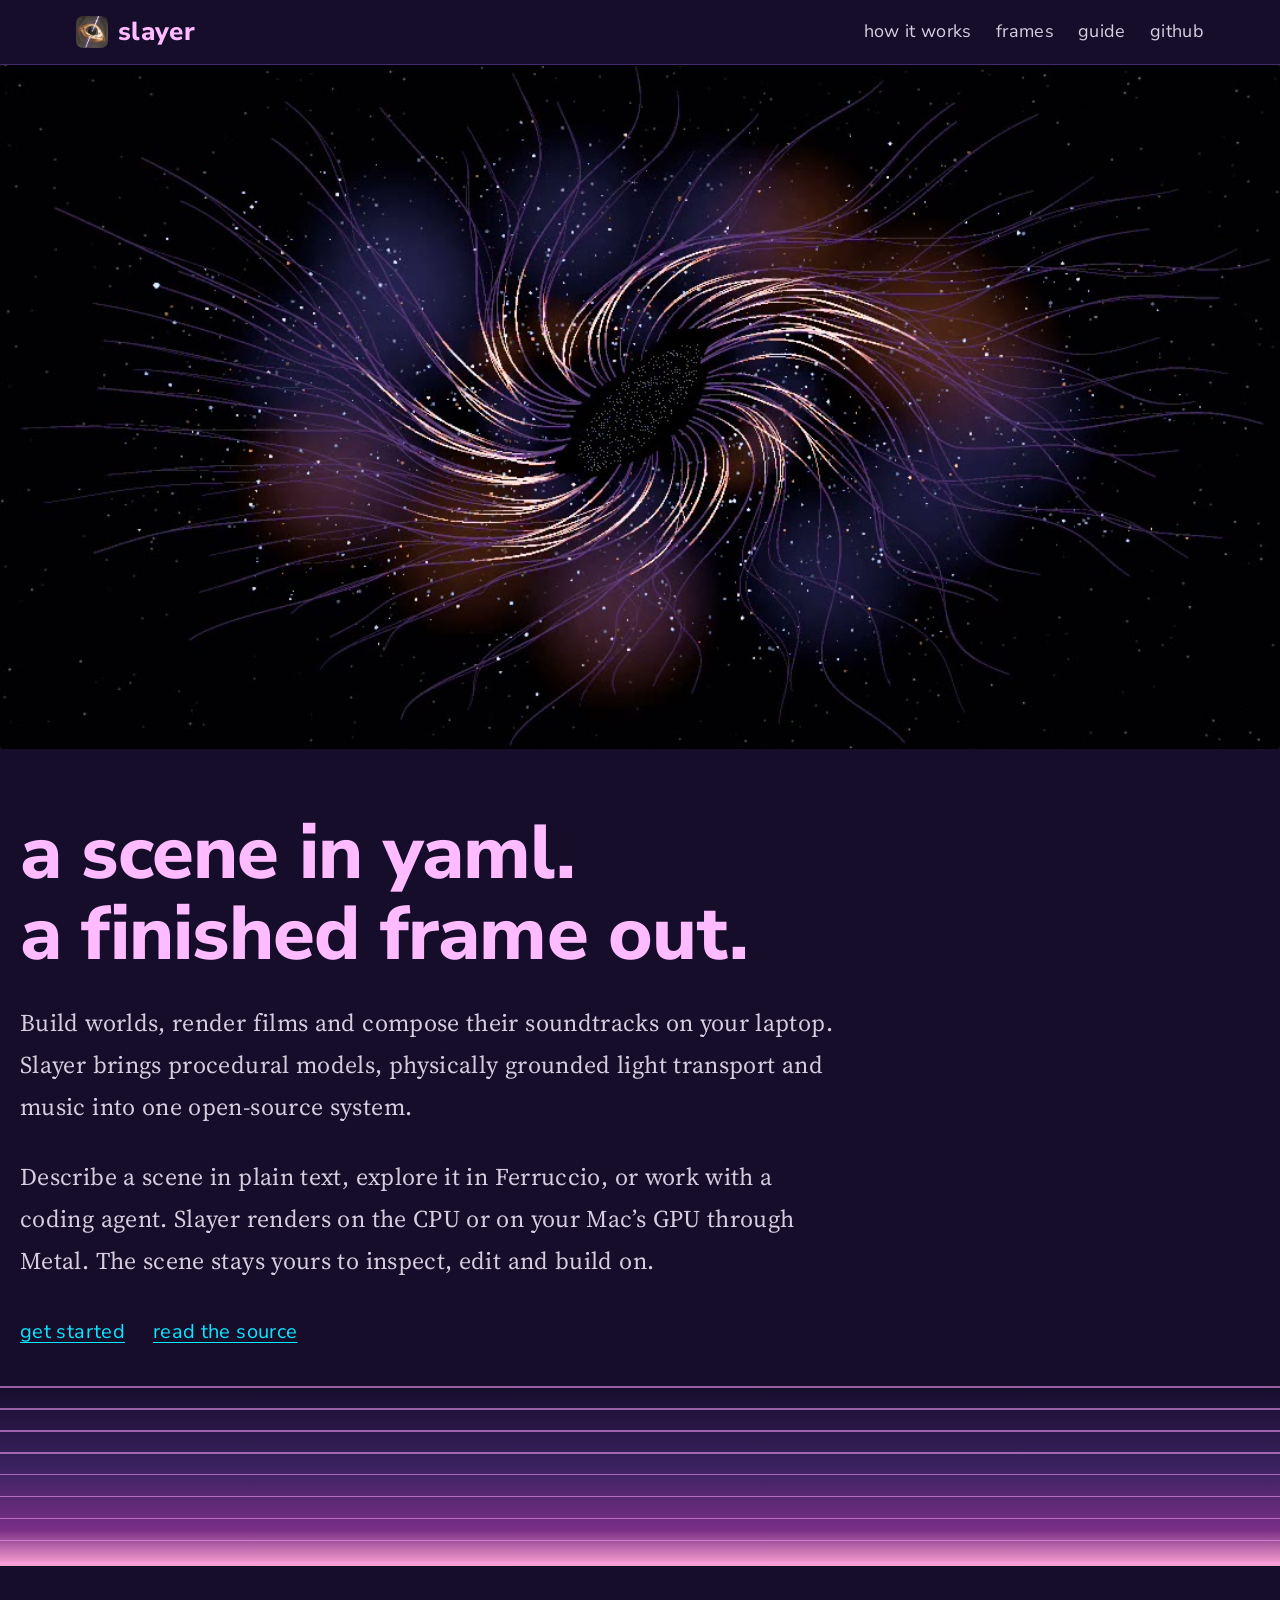
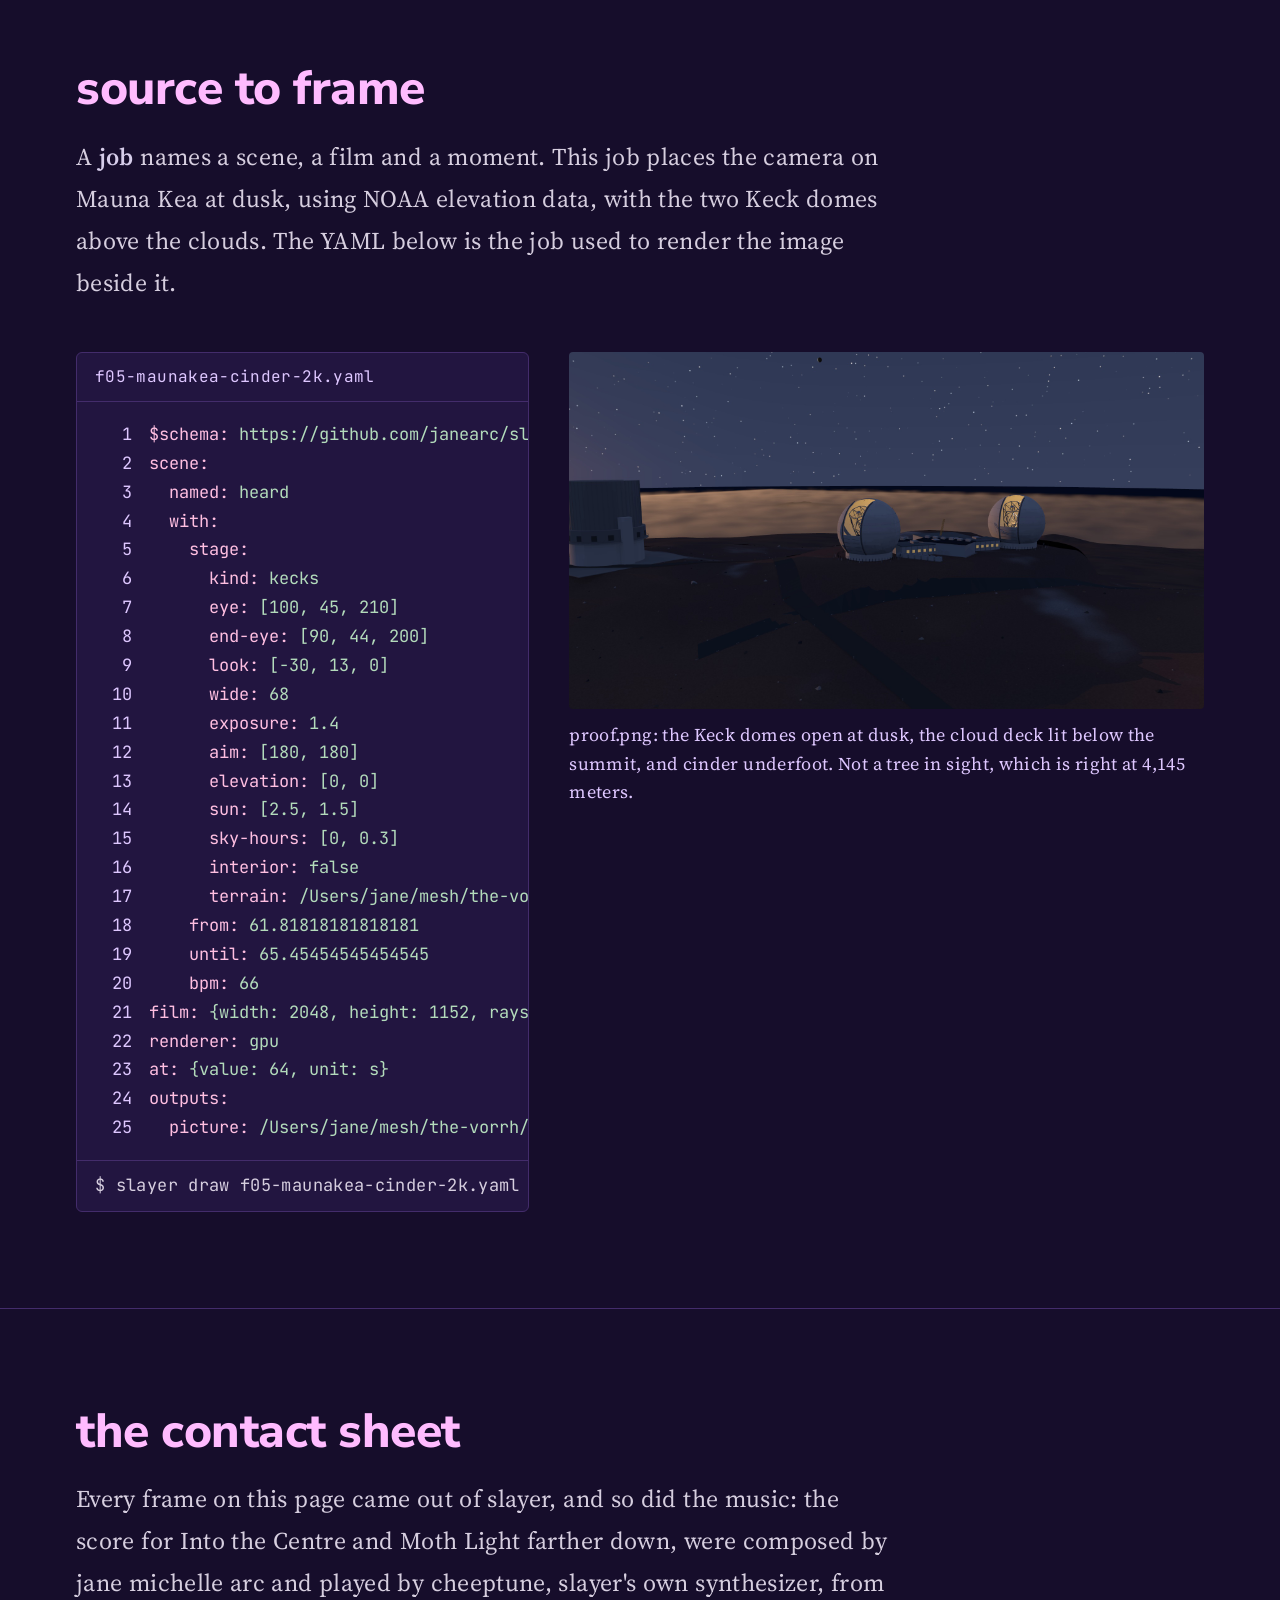
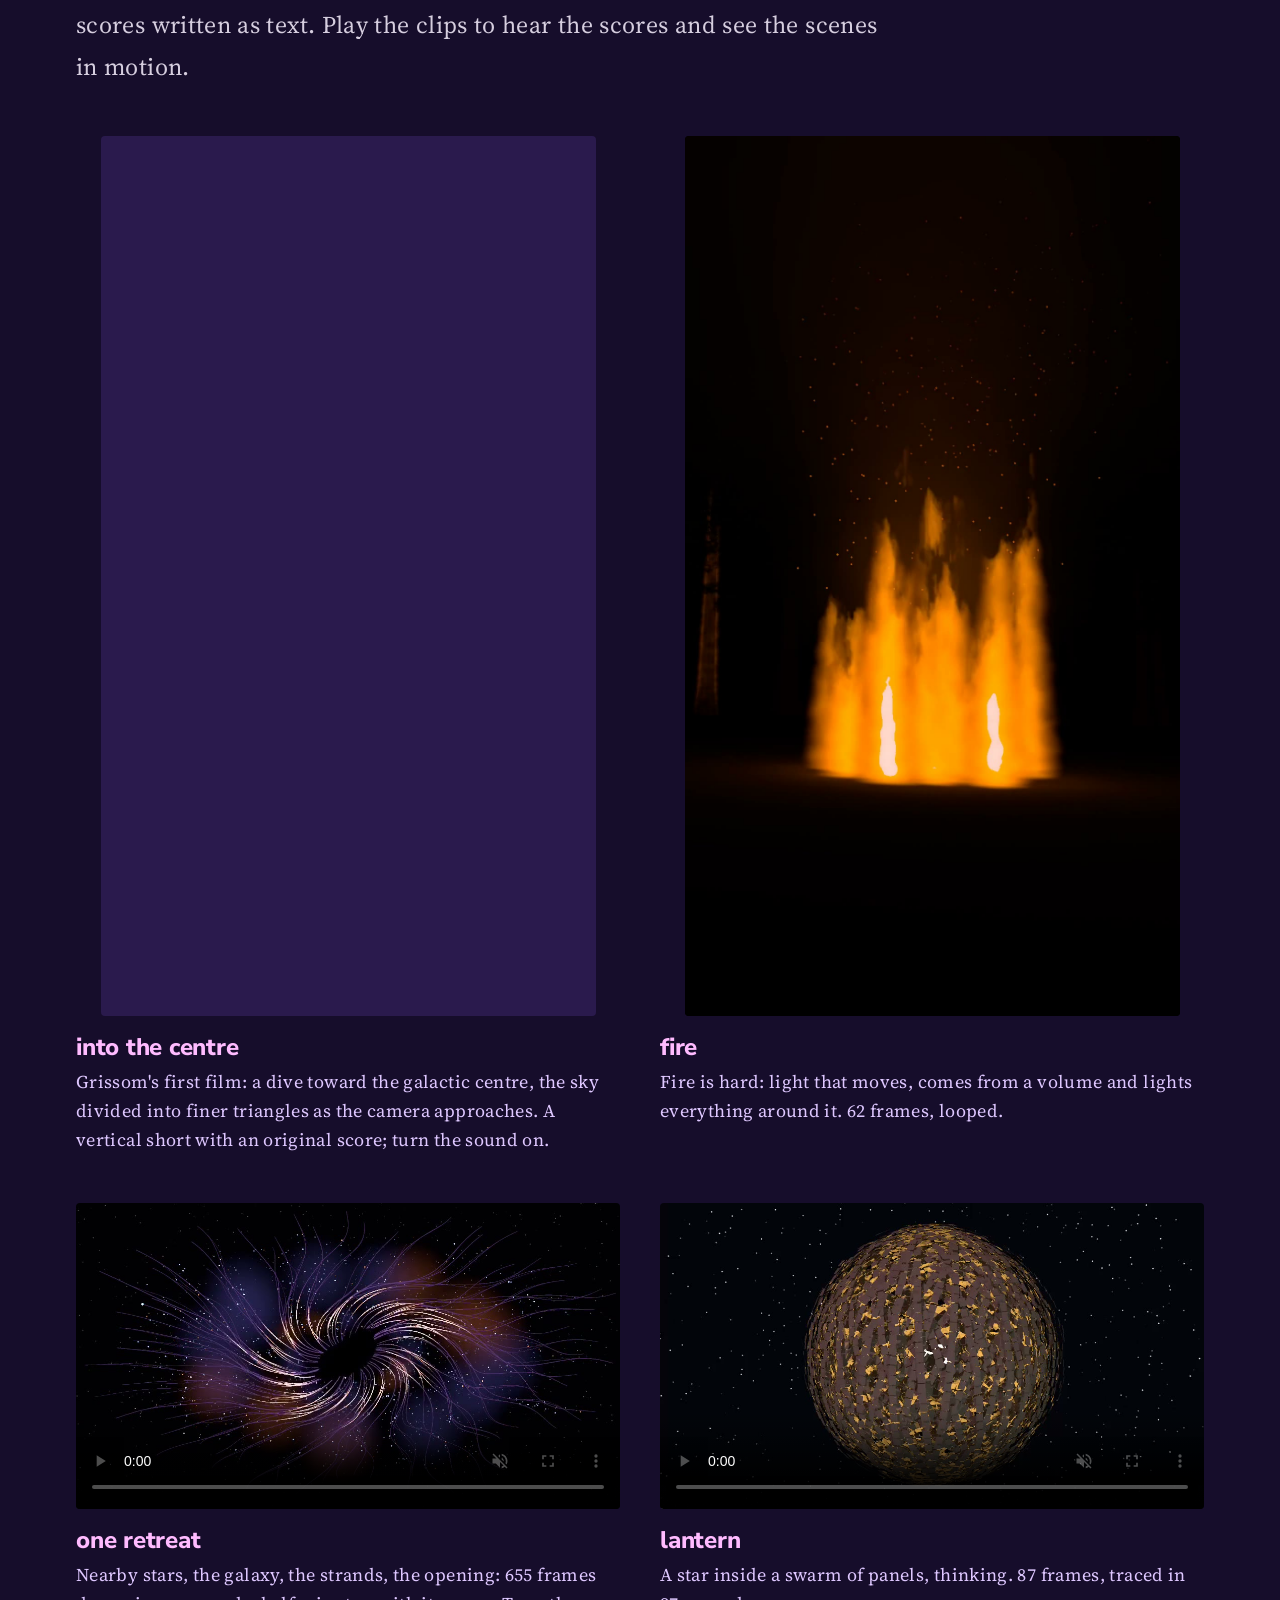
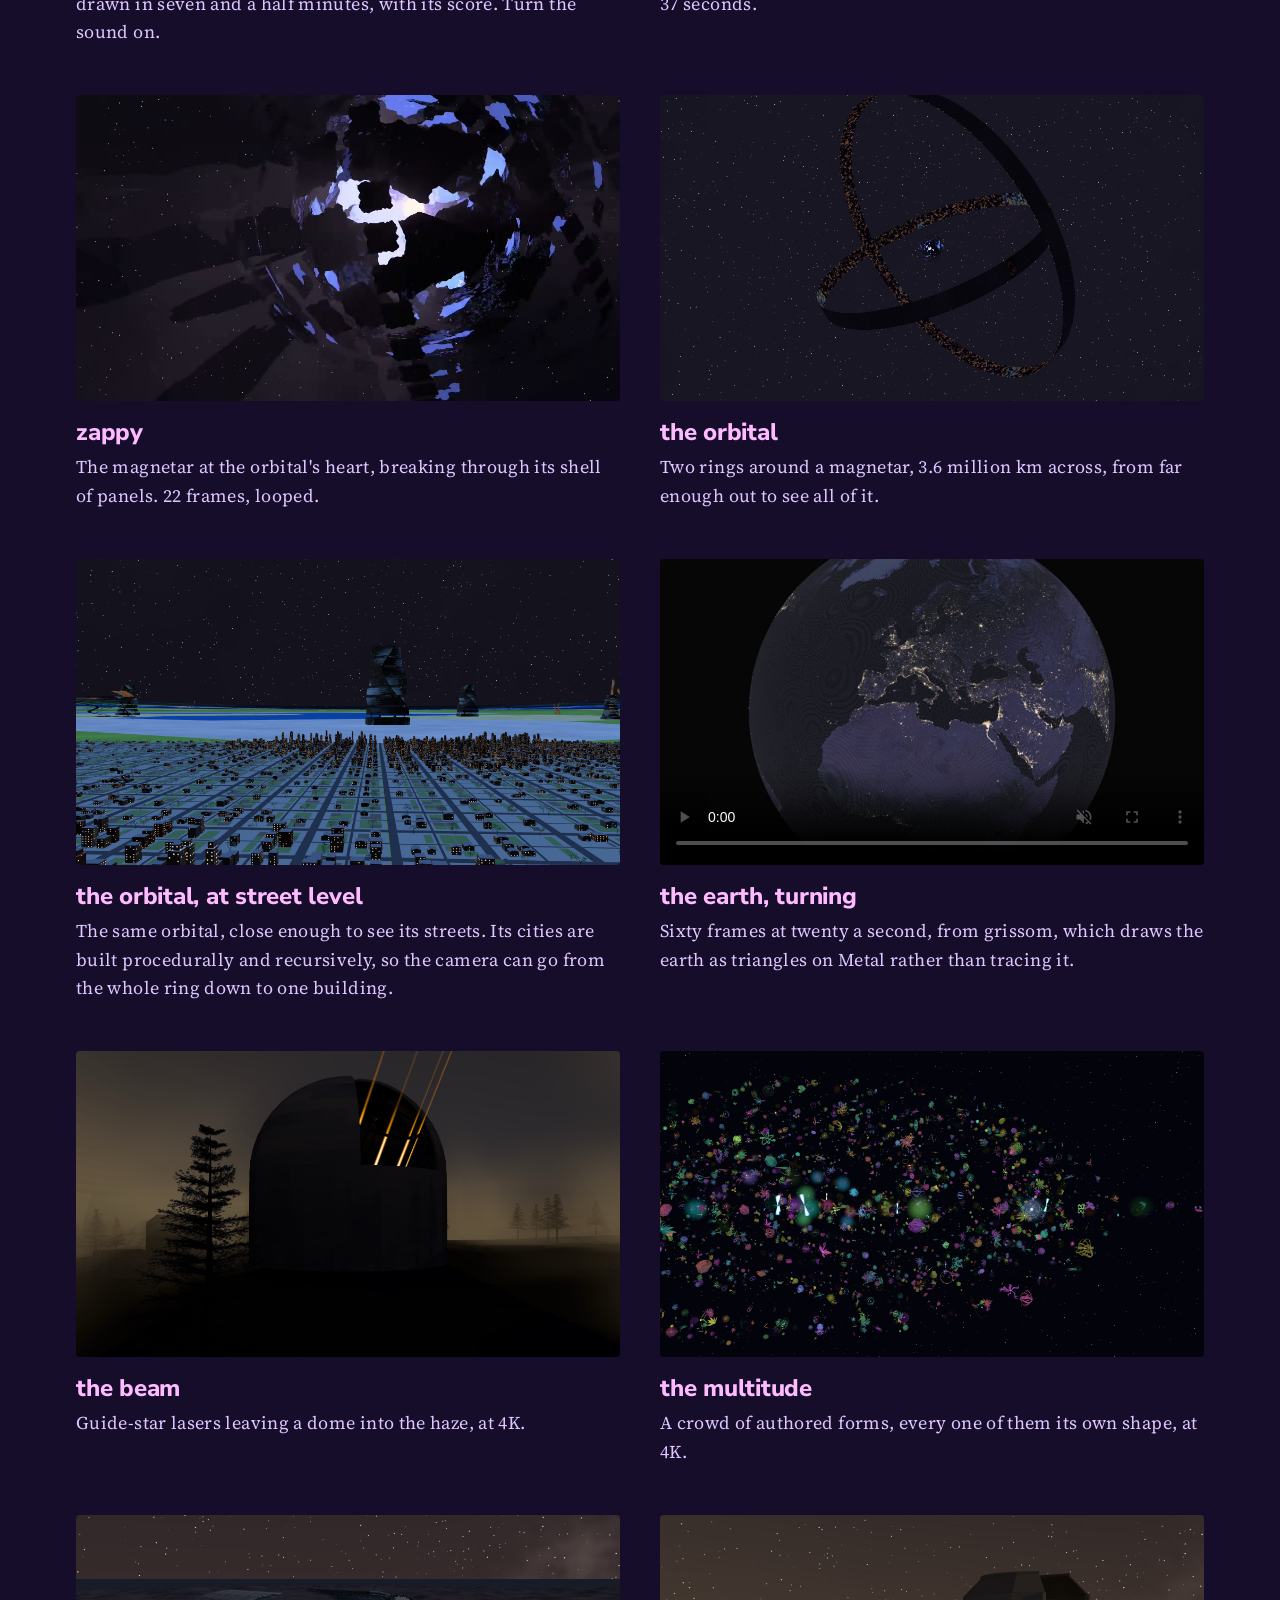
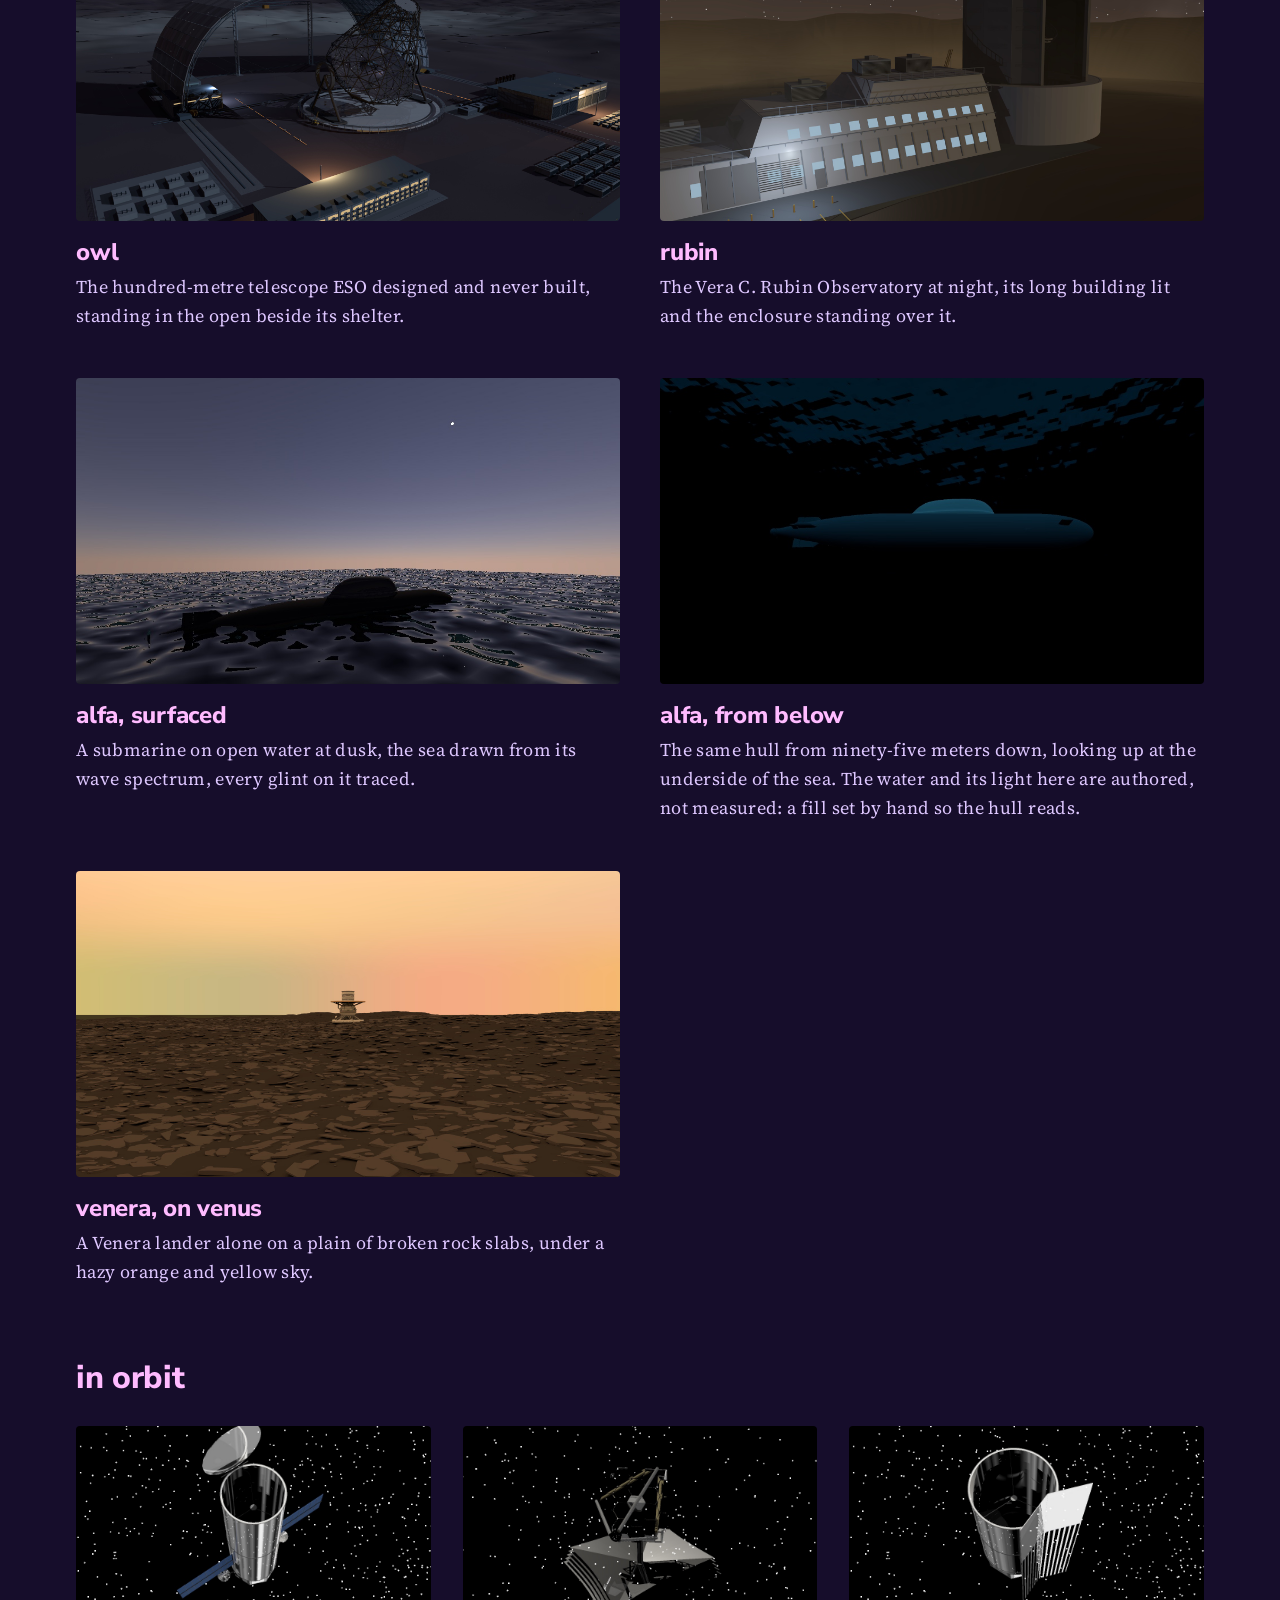
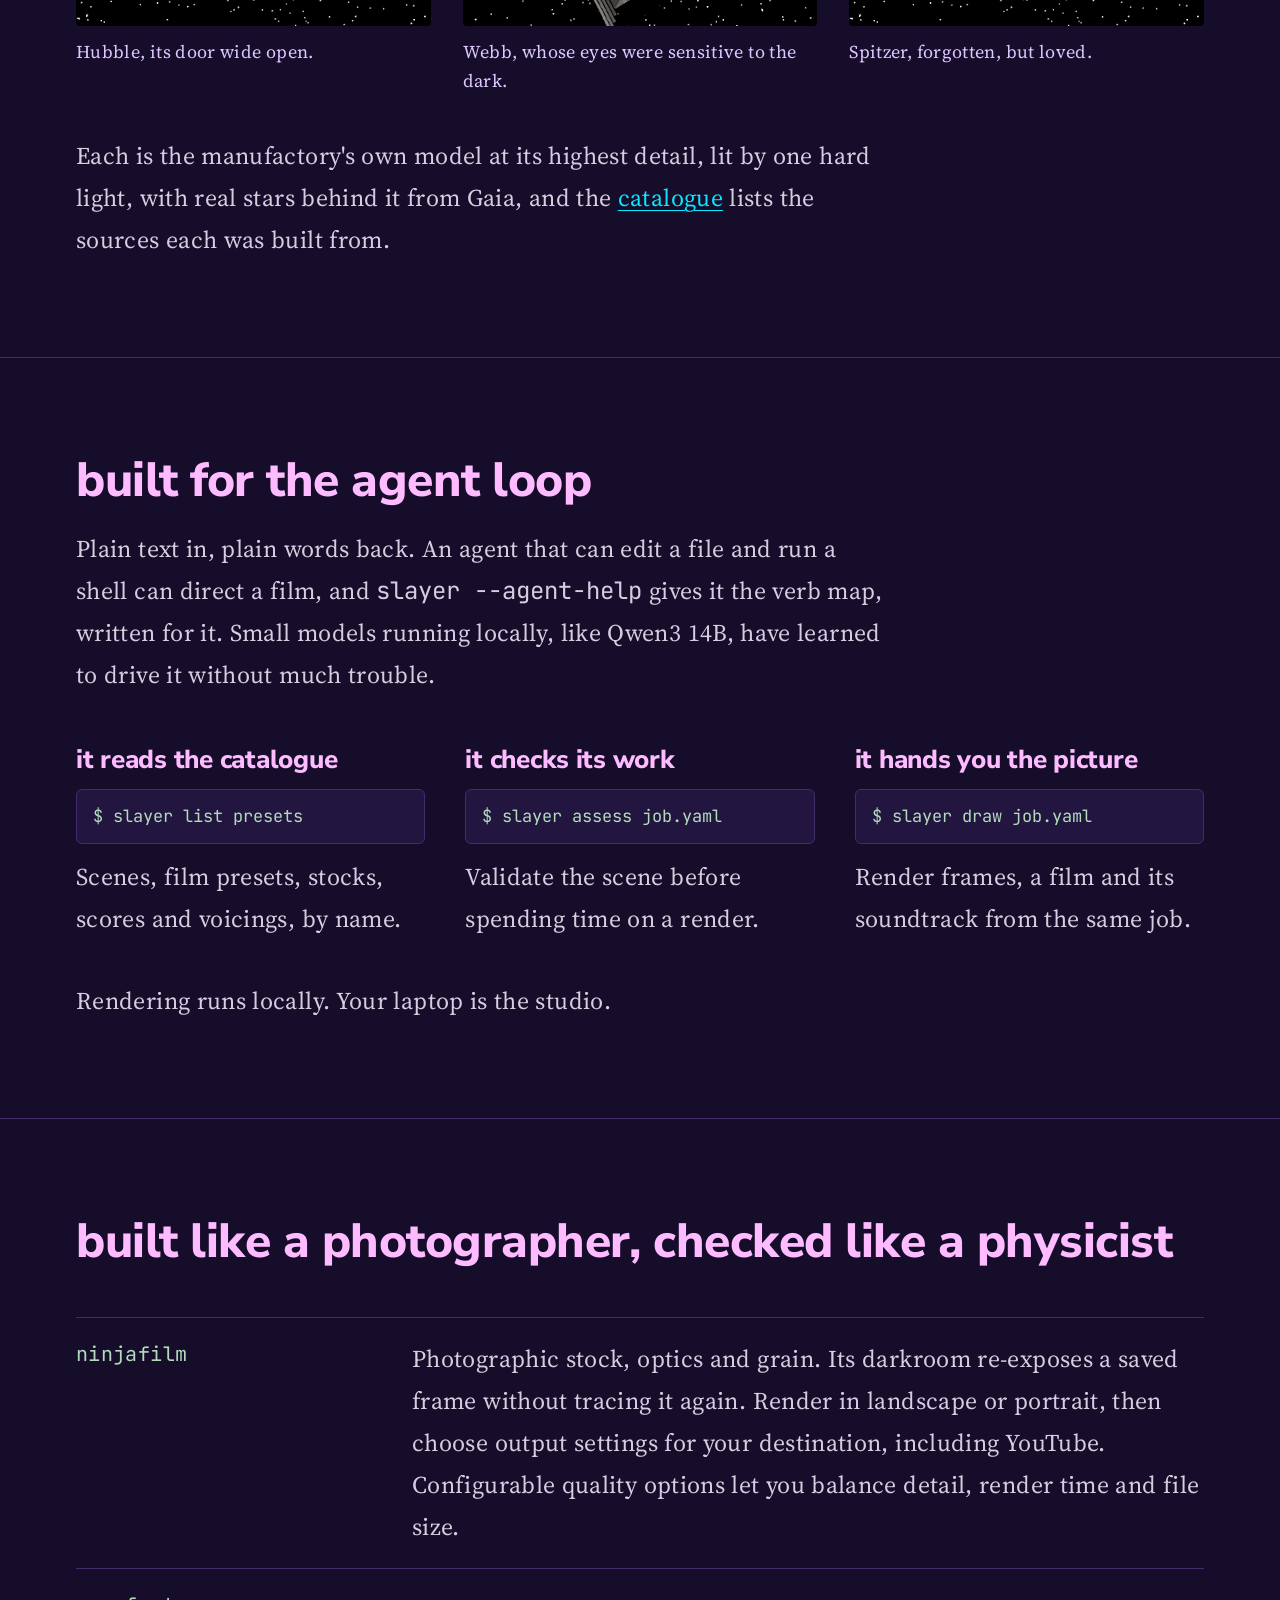
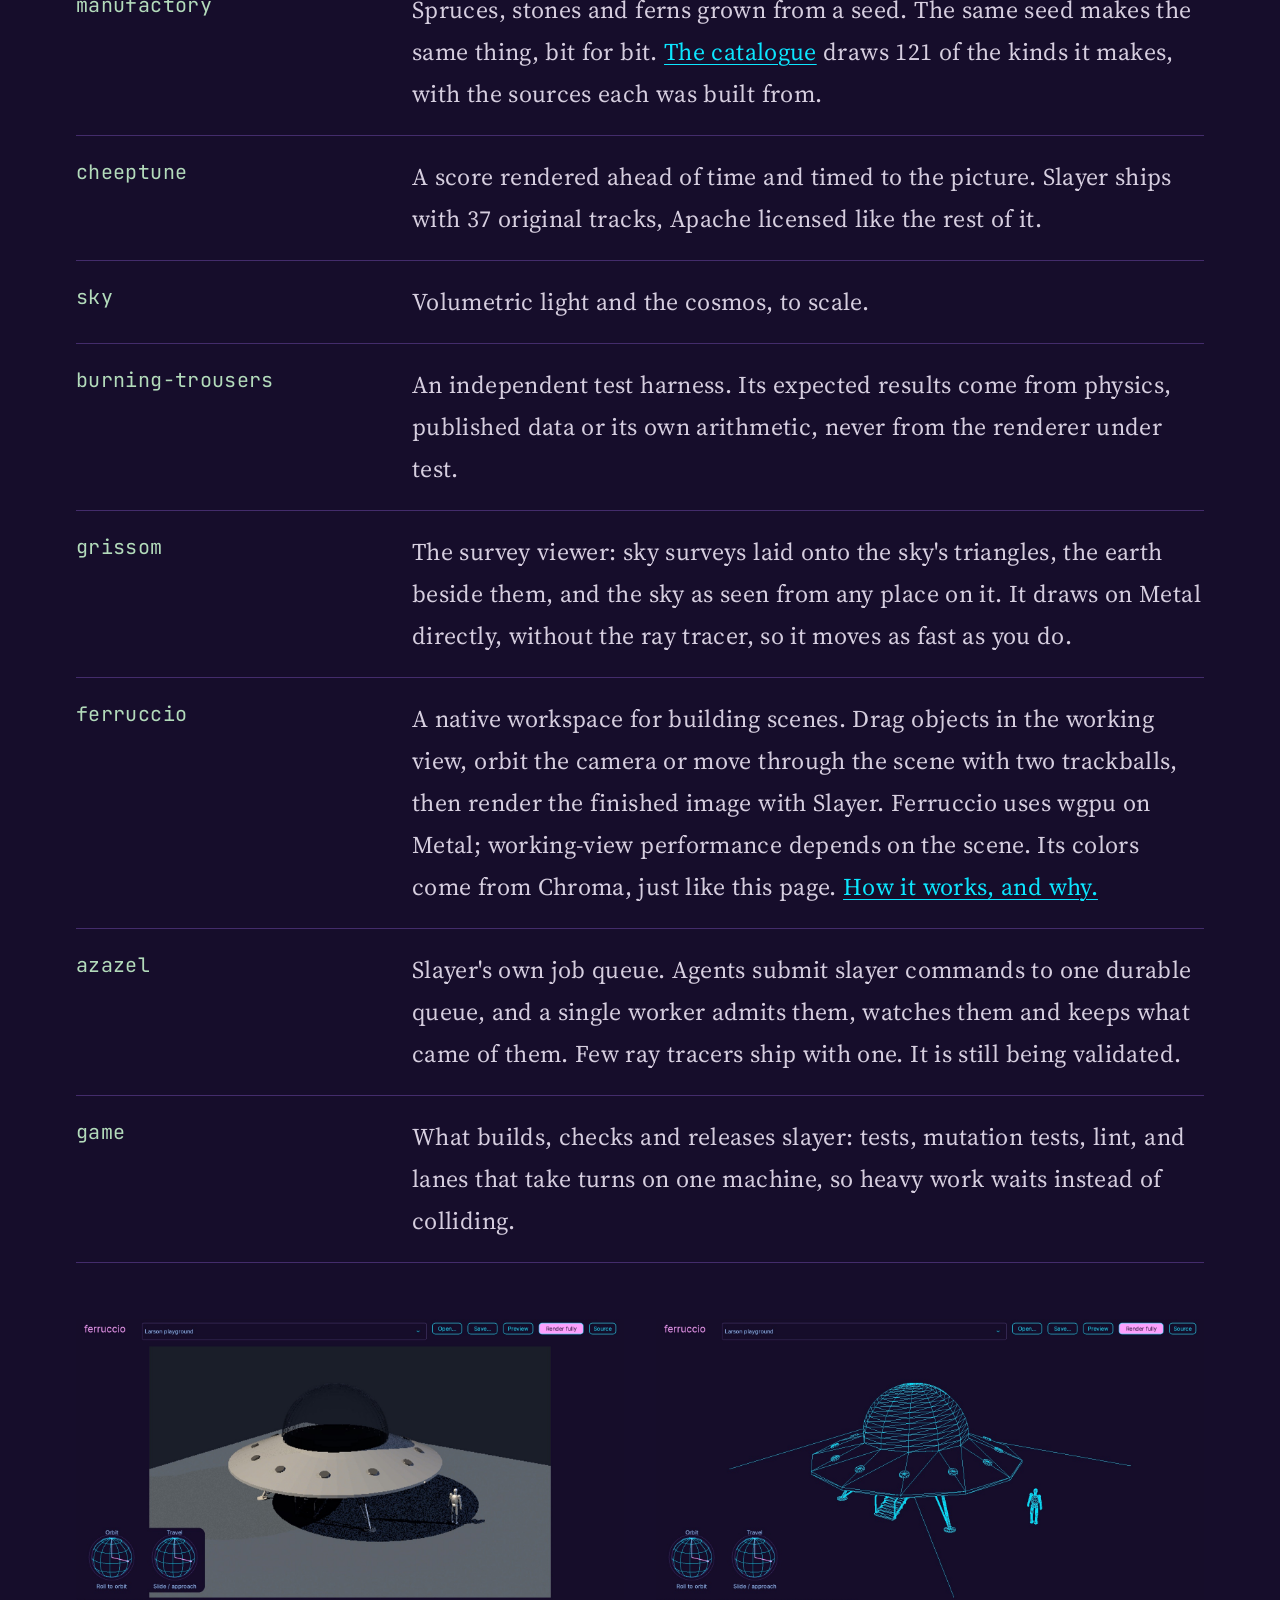
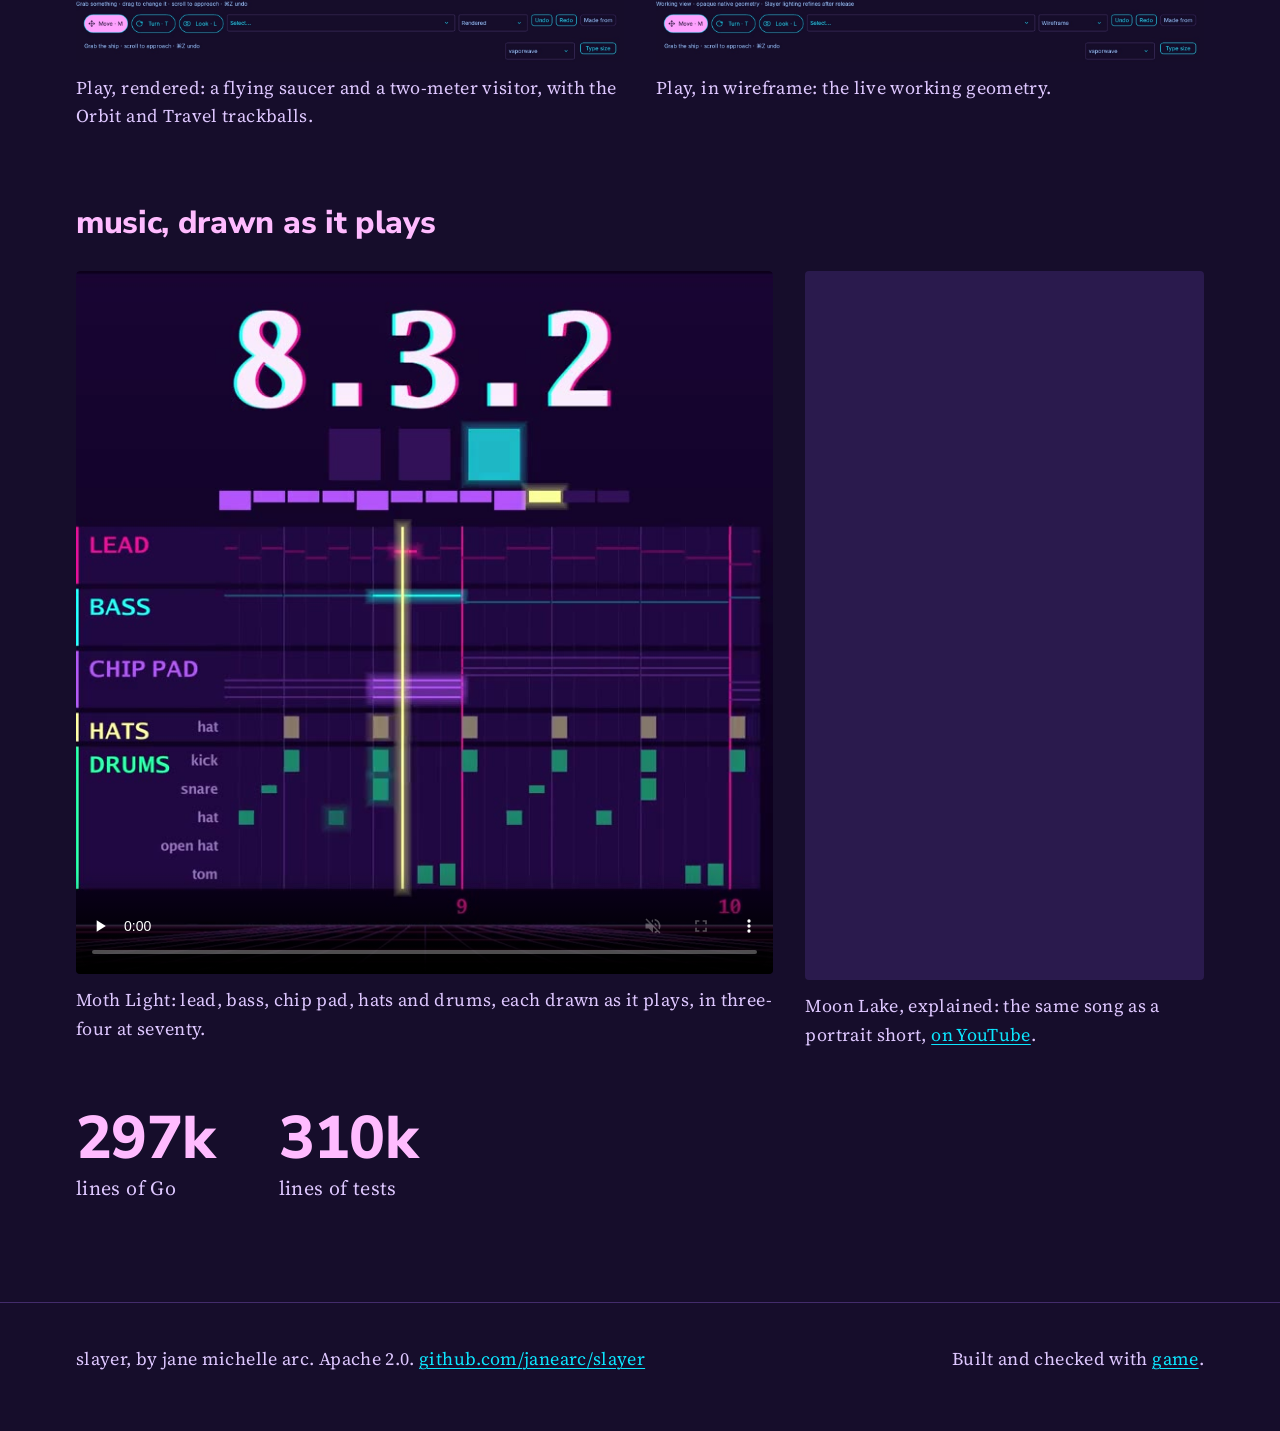
==== commit 009f8568: "add" ====
--- a/index.html
+++ b/index.html
@@ -1,337 +1,512 @@
-<!DOCTYPE html>
+<!doctype html>
 <html lang="en">
 <head>
 <meta charset="utf-8">
 <meta name="viewport" content="width=device-width, initial-scale=1">
-<link rel="icon" href="assets/brand/favicon.svg" type="image/svg+xml">
-<link rel="apple-touch-icon" href="assets/brand/apple-touch-icon.png">
-<meta name="robots" content="noindex, nofollow">
-<title>slayer: physically accurate films, rendered on your laptop</title>
-<meta name="description" content="Slayer is a Go + Metal ray tracer for cosmology, astronomy and the outdoors. Write a scene in plain YAML, or let your agent write it, and Slayer traces the light into a finished film, score included.">
+<title>slayer</title>
+<meta name="description" content="Build worlds, render films and compose their soundtracks on your laptop. Slayer is an open-source renderer written in Go with Metal GPU support.">
+<link rel="icon" href="assets/brand/slayer-icon-32.png" sizes="32x32" type="image/png">
+<link rel="icon" href="assets/brand/slayer-icon-512.png" sizes="512x512" type="image/png">
+<link rel="apple-touch-icon" href="assets/brand/slayer-icon-180.png">
 <link rel="preconnect" href="https://fonts.googleapis.com">
-<link href="https://fonts.googleapis.com/css2?family=JetBrains+Mono:ital,wght@0,400;0,500;0,700;1,400;1,500&amp;family=Inter:wght@400;500;600&amp;display=swap" rel="stylesheet">
+<link rel="preconnect" href="https://fonts.gstatic.com" crossorigin>
+<link rel="stylesheet" href="https://fonts.googleapis.com/css2?family=JetBrains+Mono:wght@400&family=Nunito+Sans:wght@400;800&family=Source+Serif+4:ital,wght@0,400;0,600;1,400&display=swap">
+<link rel="stylesheet" href="assets/css/theme.css">
 <style>
-body{margin:0;background:#06060a}
-a{color:#ece6da}a:hover{color:#ffb38a}
-.stars{background-image:radial-gradient(1px 1px at 12% 22%,#ece6da 50%,transparent 51%),radial-gradient(1px 1px at 34% 70%,#ece6da 50%,transparent 51%),radial-gradient(1.5px 1.5px at 58% 14%,#ffd2b0 50%,transparent 51%),radial-gradient(1px 1px at 72% 48%,#ece6da 50%,transparent 51%),radial-gradient(1px 1px at 88% 82%,#ece6da 50%,transparent 51%),radial-gradient(1px 1px at 22% 88%,#cfeeff 50%,transparent 51%),radial-gradient(1px 1px at 46% 36%,#ece6da 50%,transparent 51%),radial-gradient(1.5px 1.5px at 94% 18%,#ece6da 50%,transparent 51%)}
-.grid{background-image:linear-gradient(#14141d 1px,transparent 1px),linear-gradient(90deg,#14141d 1px,transparent 1px);background-size:40px 40px}
-</style>
-<style>
-html{scroll-behavior:smooth}
-img,video{max-width:100%}
-video.film{background:#0a0a10}
-:focus-visible{outline:2px solid #ffb38a;outline-offset:3px}
-@media (max-width:640px){
-  h1{font-size:40px!important;letter-spacing:-.06em!important;line-height:1.1!important}
-  h2{font-size:30px!important}
+/*
+ * layout and type. every colour is a token from theme.css, except the
+ * sunset's two warm stops, which carry no text and come from the guide's
+ * cover. the type follows the reader profile libreadme holds: body 24px, line height 1.75, nothing under 16px, no capitals for
+ * prose, monospace for identifiers only, ligatures off.
+ *
+ * faces: Avenir Next, Iowan Old Style and Iosevka are the visual guide's,
+ * and are on every Apple device; elsewhere the Google faces stand in.
+ */
+:root {
+  --display: "Avenir Next", "Nunito Sans", "Helvetica Neue", sans-serif;
+  --text: "Iowan Old Style", "Source Serif 4", Georgia, serif;
+  --mono: "Iosevka", "JetBrains Mono", Menlo, monospace;
+  --measure: 34em;
+  --gutter: clamp(16px, 5vw, 56px);
+  color-scheme: dark;
 }
-@media (prefers-reduced-motion:reduce){html{scroll-behavior:auto}}
-.switcher{position:fixed;left:50%;bottom:16px;transform:translateX(-50%);z-index:50;display:flex;align-items:center;gap:4px;flex-wrap:wrap;justify-content:center;max-width:calc(100% - 32px);box-sizing:border-box;padding:6px;border:1px solid #2c2c3a;border-radius:999px;background:rgba(9,9,14,.9);backdrop-filter:blur(10px);font:500 12px/1 'JetBrains Mono',monospace}
-.switcher a{color:#b8b2a7;text-decoration:none;padding:9px 12px;border-radius:999px}
-.switcher a[aria-current]{background:#ff7a3d;color:#160a04}
-.switcher span{color:#b8b2a7;padding:0 10px}
-#hero-film{filter:brightness(.6)}
-.film-pick{text-shadow:0 2px 24px rgba(0,0,0,.9)}
-@media (max-width:640px){
-  nav a[href="#how"]{display:none}
-  .switcher{left:8px;right:8px;bottom:8px;transform:none;max-width:none;flex-wrap:nowrap;overflow-x:auto;border-radius:12px;justify-content:flex-start}
-  .switcher a{padding:9px 10px;flex:0 0 auto}
-  .switcher span{display:none}
-  footer{padding-bottom:96px!important}
+* { box-sizing: border-box; }
+html { background: var(--ground); scroll-behavior: smooth; }
+body {
+  margin: 0;
+  background: var(--ground);
+  color: var(--ink);
+  font: 400 24px/1.75 var(--text);
+  letter-spacing: 0.015em;
+  font-variant-ligatures: none;
+  -webkit-text-size-adjust: 100%;
 }
-
-.lockup{display:inline-flex;align-items:center;gap:2px;text-decoration:none}
-.lockup img{display:block;width:34px;height:34px;margin-left:-4px}
-.lockup span{font-family:'JetBrains Mono',monospace;font-weight:500;font-size:21px;letter-spacing:-.07em;line-height:1;
-  background:linear-gradient(90deg,#ff8a4a 0%,#ffb38a 45%,#ece6da 100%);-webkit-background-clip:text;background-clip:text;color:transparent}
-
-#render-canvas{position:absolute;inset:0;width:100%;height:100%;object-fit:cover;opacity:0;pointer-events:none}
-#render-canvas.on{opacity:1}
-#render-canvas.fade{opacity:0;transition:opacity .7s ease}
-#render-again{white-space:nowrap;flex:0 0 auto;font:500 11px 'JetBrains Mono',monospace;color:#ece6da;background:rgba(6,6,10,.7);border:1px solid #3a3a4a;border-radius:999px;padding:8px 12px;min-height:32px;cursor:pointer}
-#render-again:hover{border-color:#ff7a3d}
+img, video { display: block; max-width: 100%; height: auto; }
+a { color: var(--link); text-decoration: underline; text-decoration-thickness: 1px; text-underline-offset: 0.18em; }
+a:hover { text-decoration-thickness: 2px; }
+:focus-visible { outline: 2px solid var(--link); outline-offset: 3px; border-radius: 2px; }
+strong { color: var(--strong); font-weight: 600; }
+code, pre { font-family: var(--mono); letter-spacing: 0; }
+
+h1, h2, h3 {
+  font-family: var(--display);
+  color: var(--heading);
+  font-weight: 800;
+  letter-spacing: -0.01em;
+  text-wrap: balance;
+  margin: 0;
+}
+h1 { font-size: clamp(40px, 6vw, 76px); line-height: 1.06; }
+h2 { font-size: clamp(32px, 4vw, 48px); line-height: 1.12; }
+h3 { font-size: 26px; line-height: 1.25; }
+
+.wrap { max-width: 1240px; margin: 0 auto; padding: 0 var(--gutter); }
+
+/* the bar */
+.bar { border-bottom: 1px solid var(--border); }
+.bar .wrap { display: flex; align-items: center; justify-content: space-between; gap: 16px; min-height: 64px; flex-wrap: wrap; }
+.lockup { display: flex; align-items: center; gap: 10px; color: var(--heading); text-decoration: none; font: 800 26px/1 var(--display); }
+.lockup img { width: 32px; height: 32px; border-radius: 7px; }
+.bar nav { display: flex; gap: 24px; flex-wrap: wrap; font: 400 18px/1.4 var(--display); }
+.bar nav a { color: var(--ink); text-decoration: none; }
+.bar nav a:hover { color: var(--link); }
+
+/* the cover: a real render across the top, the sunset and its lines below */
+.opening { margin: 0; background: var(--ground); }
+.opening video { display: block; background: #000; width: 100%; height: auto; max-height: 76vh; object-fit: cover; }
+.cover-title { padding: 64px 0 40px; }
+.cover-title p { max-width: var(--measure); margin: 28px 0 0; }
+.actions { display: flex; flex-wrap: wrap; gap: 16px 28px; margin-top: 36px; font: 400 20px/1.4 var(--display); }
+.sunset {
+  height: 180px;
+  background-color: var(--ground);
+  background-image:
+    repeating-linear-gradient(to bottom, rgb(255 161 255 / 0.55) 0 1.5px, transparent 1.5px 22px),
+    linear-gradient(to bottom, var(--ground) 0%, var(--surface-1) 45%, #7a2f86 80%, #ffa4d4 100%);
+}
+
+/* sections */
+section { padding: 96px 0; }
+section + section { border-top: 1px solid var(--border); }
+.lede { max-width: var(--measure); margin: 20px 0 0; }
+
+/* source to frame */
+.pair { display: grid; grid-template-columns: minmax(0, 5fr) minmax(0, 7fr); gap: 40px; margin-top: 48px; align-items: start; }
+.source { background: var(--code-ground); border: 1px solid var(--border); border-radius: 6px; overflow: hidden; }
+.source .name { padding: 12px 18px; border-bottom: 1px solid var(--border); font: 400 16px/1.5 var(--mono); color: var(--dim); }
+.source pre { margin: 0; padding: 18px; overflow-x: auto; font-size: 17px; line-height: 1.7; color: var(--code); counter-reset: line; }
+.source pre > span { display: block; white-space: pre; }
+.source pre > span::before { counter-increment: line; content: counter(line); display: inline-block; width: 2.2em; margin-right: 1em; text-align: right; color: var(--dim); }
+.source .k { color: var(--accent); }
+.source .run { padding: 12px 18px; border-top: 1px solid var(--border); font: 400 17px/1.5 var(--mono); color: var(--ink); overflow-x: auto; white-space: nowrap; }
+figure { margin: 0; }
+figure img, figure video { width: 100%; border-radius: 4px; background: var(--panel); }
+figcaption { margin-top: 12px; font-size: 18px; line-height: 1.6; color: var(--dim); }
+
+/* the contact sheet */
+.sheet { display: grid; grid-template-columns: repeat(2, minmax(0, 1fr)); gap: 48px 40px; margin-top: 48px; }
+.sheet figure img, .sheet figure video { aspect-ratio: 16 / 9; object-fit: cover; }
+.sheet .tall { grid-row: span 2; }
+.sheet .tall iframe { width: 100%; max-width: 495px; margin: 0 auto; }
+.sheet .tall video { aspect-ratio: 9 / 16; object-fit: contain; width: 100%; max-width: 495px; height: auto; margin: 0 auto; background: #000; }
+.sheet h3 { margin-top: 16px; font-size: 24px; }
+a.full { display: block; border-radius: 4px; }
+a.full img { transition: filter 0.2s; }
+a.full:hover img { filter: brightness(1.12); }
+@media (prefers-reduced-motion: reduce) { a.full img { transition: none; } }
+.sub { margin-top: 72px; font-size: 32px; }
+.trio { display: grid; grid-template-columns: repeat(3, minmax(0, 1fr)); gap: 32px; margin-top: 28px; }
+.trio img { aspect-ratio: 16 / 9; object-fit: cover; }
+.music { display: grid; grid-template-columns: minmax(0, 7fr) minmax(0, 4fr); gap: 32px; margin-top: 28px; align-items: start; }
+.short iframe { display: block; width: 100%; aspect-ratio: 9 / 16; border: 0; border-radius: 4px; background: var(--panel); }
+.sheet figcaption { margin-top: 6px; }
+
+/* the agent loop */
+.steps { list-style: none; margin: 48px 0 0; padding: 0; display: grid; grid-template-columns: repeat(3, minmax(0, 1fr)); gap: 40px; counter-reset: step; }
+.steps li { display: flex; flex-direction: column; gap: 12px; }
+.steps code { display: block; padding: 12px 16px; background: var(--code-ground); border: 1px solid var(--border); border-radius: 6px; font-size: 17px; color: var(--code); overflow-x: auto; white-space: nowrap; }
+.steps p { margin: 0; }
+.aside { max-width: var(--measure); margin: 40px 0 0; }
+
+/* the spec sheet */
+.spec { margin: 48px 0 0; display: grid; grid-template-columns: minmax(0, 14em) minmax(0, 1fr); border-top: 1px solid var(--border); }
+.spec dt, .spec dd { margin: 0; padding: 20px 0; border-bottom: 1px solid var(--border); }
+.spec dt { font: 400 20px/1.6 var(--mono); color: var(--code); padding-right: 24px; }
+.spec dd { max-width: var(--measure); }
+.window { margin-top: 56px; display: grid; grid-template-columns: repeat(2, minmax(0, 1fr)); gap: 32px; }
+@media (max-width: 900px) { .window { grid-template-columns: minmax(0, 1fr); } }
+.counts { display: flex; flex-wrap: wrap; gap: 24px 64px; margin-top: 56px; }
+.counts div { display: flex; flex-direction: column; }
+.counts b { font: 800 clamp(40px, 5vw, 60px)/1.1 var(--display); color: var(--heading); font-variant-numeric: tabular-nums; letter-spacing: -0.01em; }
+.counts span { color: var(--dim); font-size: 20px; }
+
+footer { border-top: 1px solid var(--border); padding: 40px 0 56px; font-size: 18px; color: var(--dim); }
+footer .wrap { display: flex; flex-wrap: wrap; justify-content: space-between; gap: 12px 32px; }
+
+@media (max-width: 900px) {
+  .trio, .music { grid-template-columns: minmax(0, 1fr); }
+  .pair, .sheet, .steps { grid-template-columns: minmax(0, 1fr); }
+  .spec { grid-template-columns: minmax(0, 1fr); }
+  .spec dt { padding-bottom: 0; border-bottom: 0; }
+  section { padding: 72px 0; }
+}
+@media (max-width: 560px) {
+  body { font-size: 20px; }
+}
+@media (prefers-reduced-motion: reduce) { html { scroll-behavior: auto; } }
 </style>
 </head>
 <body>
-<main id="top" class="grid" style="background-color: #06060a; color: #ece6da; font-family: Inter, system-ui, sans-serif; font-size: 16px; line-height: 1.55">
-
-<nav style="border-bottom: 1px solid #23232f; background: rgba(6,6,10,.9)">
-<div style="max-width: 1280px; margin: 0 auto; padding: 0 28px; height: 56px; display: flex; align-items: center; justify-content: space-between; gap: 16px; font-family: 'JetBrains Mono', monospace; font-size: 13px">
-<a href="#top" class="lockup" aria-label="slayer, back to top"><img src="assets/brand/slayer-mark.png" alt="" width="34" height="34"><span>slayer</span></a>
-<div style="display: flex; gap: 22px; flex-wrap: wrap">
-<a href="#reel" style="text-decoration: none">reel</a>
-<a href="https://github.com/janearc/slayer/blob/main/doc/getting-started.md" style="text-decoration: none">docs</a>
-<a href="https://github.com/janearc/slayer" style="text-decoration: none; color: #ff9a6a">github ↗</a>
-</div>
-</div>
-</nav>
-
-<header style="padding: 72px 0 40px">
-<div style="max-width: 1280px; margin: 0 auto; padding: 0 28px; display: flex; justify-content: space-between; align-items: flex-start; gap: 32px; flex-wrap: wrap">
-<h1 style="margin: 0; max-width: 780px; font-family: &quot;JetBrains Mono&quot;; font-weight: 400; font-size: 62px; line-height: 1.2; letter-spacing: -6px">Twelve lines of text in. <br><em style="color: rgb(255, 179, 138)">A finished film out.</em></h1>
-<div style="display: flex; flex-direction: column; gap: 14px; max-width: 360px">
-<p style="margin: 0; color: #b8b2a7">Slayer is a physically accurate ray tracer for cosmology, astronomy and the outdoors. Your agent writes the scene. Your laptop traces the light.</p>
-<div style="display: flex; gap: 10px; flex-wrap: wrap">
-<a href="https://github.com/janearc/slayer/blob/main/doc/getting-started.md" style="font-family: 'JetBrains Mono', monospace; font-size: 13px; font-weight: 700; text-decoration: none; padding: 12px 18px; border-radius: 8px; background: #ff7a3d; color: #160a04">get started</a>
-<a href="#reel" style="font-family: 'JetBrains Mono', monospace; font-size: 13px; text-decoration: none; padding: 12px 18px; border-radius: 8px; border: 1px solid #3a3a4a">watch the reel</a>
-</div>
-</div>
-</div>
+
+<header class="bar">
+  <div class="wrap">
+    <a class="lockup" href="#top"><img src="assets/brand/slayer-icon-64.png" alt="" width="32" height="32">slayer</a>
+    <nav aria-label="Site">
+      <a href="#source">how it works</a>
+      <a href="#frames">frames</a>
+      <a href="docs/visual-guide.html">guide</a>
+      <a href="https://github.com/janearc/slayer">github</a>
+    </nav>
+  </div>
 </header>
 
-<section id="frame" style="padding: 0 0 96px">
-<div style="max-width: 1280px; margin: 0 auto; padding: 0 28px">
-<div style="border: 1px solid #2c2c3a; border-radius: 12px; overflow: hidden; background: #09090e; box-shadow: 0 60px 120px -50px rgba(255,122,61,.25)">
-
-<div style="display: flex; align-items: center; justify-content: space-between; gap: 12px; padding: 10px 14px; border-bottom: 1px solid #23232f; font-family: 'JetBrains Mono', monospace; font-size: 12px; flex-wrap: wrap">
-<div style="display: flex; gap: 4px; flex-wrap: wrap">
-<span style="padding: 6px 12px; border-radius: 6px; background: #14141d; color: #ece6da">jobs/glass-hour.yaml</span>
-<span style="padding: 6px 12px; border-radius: 6px; color: #b8b2a7">sets/hillside.yaml</span>
-</div>
-<span style="color: #b8b2a7">example job file</span>
-</div>
-
-<div style="display: flex; flex-wrap: wrap">
-<pre style="flex: 1 1 420px; min-width: 0; margin: 0; padding: 22px 0; font-family: 'JetBrains Mono', monospace; font-size: 14px; line-height: 1.85; color: #d4cec3; border-right: 1px solid #23232f; overflow-x: auto"><span style="display: inline-block; width: 44px; text-align: right; padding-right: 16px; color: #8a857c">1</span><span style="color: #8a857c"># glass hour: a hillside at moonrise</span>
-<span style="display: inline-block; width: 44px; text-align: right; padding-right: 16px; color: #8a857c">2</span><span style="color: #7fd4ff">scene:</span> sets/hillside.yaml
-<span style="display: inline-block; width: 44px; text-align: right; padding-right: 16px; color: #8a857c">3</span><span style="color: #7fd4ff">renderer:</span> gpu
-<span style="display: inline-block; width: 44px; text-align: right; padding-right: 16px; color: #8a857c">4</span><span style="color: #7fd4ff">camera:</span>
-<span style="display: inline-block; width: 44px; text-align: right; padding-right: 16px; color: #8a857c">5</span>  <span style="color: #7fd4ff">lens:</span> 35mm
-<span style="display: inline-block; width: 44px; text-align: right; padding-right: 16px; color: #8a857c">6</span>  <span style="color: #7fd4ff">stock:</span> …
-<span style="display: inline-block; width: 44px; text-align: right; padding-right: 16px; color: #8a857c">7</span><span style="color: #7fd4ff">size:</span> 1920x1080
-<span style="display: inline-block; width: 44px; text-align: right; padding-right: 16px; color: #8a857c">8</span><span style="color: #7fd4ff">samples:</span> …
-<span style="display: inline-block; width: 44px; text-align: right; padding-right: 16px; color: #8a857c">9</span><span style="color: #7fd4ff">time:</span> 0s..12s
-<span style="display: inline-block; width: 44px; text-align: right; padding-right: 16px; color: #8a857c">10</span><span style="color: #7fd4ff">soundtrack:</span> …
-<span style="display: inline-block; width: 44px; text-align: right; padding-right: 16px; color: #8a857c">11</span><span style="color: #7fd4ff">outputs:</span> [mp4, pfm]
-<span style="display: inline-block; width: 44px; text-align: right; padding-right: 16px; color: #8a857c">12</span><span style="background: #ff7a3d; color: #160a04">&nbsp;</span></pre>
-
-<div class="stars" style="flex: 1 1 520px; min-width: 0; position: relative; min-height: 420px; background-color: #0a0605; overflow: hidden">
-<video id="film-1" class="film" src="assets/glass-hour.mp4" poster="assets/stills/glass-hour.jpg" muted loop playsinline preload="none" aria-label="Stand-in frame for Glass hour: a glass sphere on a hillside under a rising orange moon (AI-generated placeholder)" style="position: absolute; inset: 0; width: 100%; height: 100%; object-fit: cover"></video>
-<canvas id="render-canvas" data-src="assets/stills/glass-hour.jpg" aria-hidden="true"></canvas>
-<div aria-hidden="true" style="position: absolute; inset: 0; background: linear-gradient(180deg, rgba(6,6,10,.55) 0%, rgba(6,6,10,0) 18%, rgba(6,6,10,0) 70%, rgba(6,6,10,.8) 100%)"></div>
-<div style="position: absolute; top: 14px; left: 16px; right: 16px; display: flex; justify-content: space-between; gap: 12px; font-family: 'JetBrains Mono', monospace; font-size: 11px; color: #d4cec3">
-<span>stand-in frame · film coming soon</span><span>linear light · re-exposable</span>
-</div>
-<div style="position: absolute; left: 16px; right: 16px; bottom: 16px; display: flex; flex-direction: column; gap: 8px; font-family: 'JetBrains Mono', monospace; font-size: 11px; color: #d4cec3">
-<div style="display: flex; justify-content: space-between; align-items: center; gap: 12px"><span id="render-status">tracing on Metal · on your laptop</span><button type="button" id="render-again" hidden>↻ re-render</button></div>
-<div style="height: 3px; background: #2c2c3a; border-radius: 3px; overflow: hidden"><div id="render-bar" style="width: 100%; height: 100%; background: #ff7a3d"></div></div>
-</div>
-</div>
-</div>
-
-<div style="display: flex; justify-content: space-between; gap: 12px; flex-wrap: wrap; padding: 8px 14px; border-top: 1px solid #23232f; font-family: 'JetBrains Mono', monospace; font-size: 12px; background: #0d0d14">
-<span><span style="background: #ff7a3d; color: #160a04; padding: 1px 8px; border-radius: 3px; font-weight: 700">DRAW</span>  <span style="color: #b8b2a7">$ game run slayer -- draw jobs/glass-hour.yaml</span></span>
-<span style="color: #9be29b">→ out/glass-hour/  frames + mp4 + score</span>
-</div>
-</div>
-</div>
-</section>
-
-<section id="reel" style="border-top: 1px solid #23232f; padding: 96px 0">
-<div style="max-width: 1280px; margin: 0 auto; padding: 0 28px; display: flex; flex-direction: column; gap: 36px">
-<div style="display: flex; justify-content: space-between; align-items: flex-end; gap: 24px; flex-wrap: wrap">
-<h2 style="margin: 0; font-family: 'JetBrains Mono', monospace; font-weight: 400; font-size: 42px; line-height: 1.1; letter-spacing: -.06em">The contact sheet</h2>
-<p style="margin: 0; max-width: 380px; color: #b8b2a7; font-size: 15px">Four films, one program, one laptop.</p>
-</div>
-<div style="display: grid; grid-template-columns: repeat(auto-fit, minmax(min(280px, 100%), 1fr)); gap: 16px">
-
-<figure style="margin: 0; background: #0d0d14; border: 1px solid #23232f; border-radius: 8px; overflow: hidden">
-<div class="sprockets" aria-hidden="true" style="height: 10px; background-color: #0a0a10"></div>
-<div class="stars" style="position: relative; aspect-ratio: 4/3; background-color: #070a10; display: flex; align-items: center; justify-content: center"><video id="reel-2" class="film" src="assets/into-the-centre.mp4" poster="assets/stills/into-the-centre.jpg" muted loop playsinline preload="none" aria-label="Stand-in frame for Into the centre (AI-generated placeholder)" style="position: absolute; inset: 0; width: 100%; height: 100%; object-fit: cover"></video><span style="position: absolute; top: 10px; left: 12px; font-family: 'JetBrains Mono', monospace; font-size: 11px; color: #d4cec3">01A</span></div>
-<div class="sprockets" aria-hidden="true" style="height: 10px; background-color: #0a0a10"></div>
-<figcaption style="padding: 14px 16px; display: flex; flex-direction: column; gap: 4px"><span style="font-family: 'JetBrains Mono', monospace; font-weight: 500; font-size: 17px; letter-spacing: -.03em">into the centre</span><span style="font-family: 'JetBrains Mono', monospace; font-size: 11px; color: #b8b2a7">stand-in frame · film coming soon</span></figcaption>
-</figure>
-
-<figure style="margin: 0; background: #0d0d14; border: 1px solid #23232f; border-radius: 8px; overflow: hidden">
-<div class="sprockets" aria-hidden="true" style="height: 10px; background-color: #0a0a10"></div>
-<div class="stars" style="position: relative; aspect-ratio: 4/3; background-color: #0a0605; display: flex; align-items: center; justify-content: center"><video id="reel-3" class="film" src="assets/glass-hour.mp4" poster="assets/stills/glass-hour.jpg" muted loop playsinline preload="none" aria-label="Stand-in frame for Glass hour (AI-generated placeholder)" style="position: absolute; inset: 0; width: 100%; height: 100%; object-fit: cover"></video><span style="position: absolute; top: 10px; left: 12px; font-family: 'JetBrains Mono', monospace; font-size: 11px; color: #d4cec3">02A</span></div>
-<div class="sprockets" aria-hidden="true" style="height: 10px; background-color: #0a0a10"></div>
-<figcaption style="padding: 14px 16px; display: flex; flex-direction: column; gap: 4px"><span style="font-family: 'JetBrains Mono', monospace; font-weight: 500; font-size: 17px; letter-spacing: -.03em">glass hour</span><span style="font-family: 'JetBrains Mono', monospace; font-size: 11px; color: #b8b2a7">stand-in frame · film coming soon</span></figcaption>
-</figure>
-
-<figure style="margin: 0; background: #0d0d14; border: 1px solid #23232f; border-radius: 8px; overflow: hidden">
-<div class="sprockets" aria-hidden="true" style="height: 10px; background-color: #0a0a10"></div>
-<div class="stars" style="position: relative; aspect-ratio: 4/3; background-color: #0a0605; display: flex; align-items: center; padding-left: 12%; box-sizing: border-box"><video id="reel-4" class="film" src="assets/the-beam.mp4" poster="assets/stills/the-beam.jpg" muted loop playsinline preload="none" aria-label="Stand-in frame for The beam (AI-generated placeholder)" style="position: absolute; inset: 0; width: 100%; height: 100%; object-fit: cover"></video><span style="position: absolute; top: 10px; left: 12px; font-family: 'JetBrains Mono', monospace; font-size: 11px; color: #d4cec3">03A</span></div>
-<div class="sprockets" aria-hidden="true" style="height: 10px; background-color: #0a0a10"></div>
-<figcaption style="padding: 14px 16px; display: flex; flex-direction: column; gap: 4px"><span style="font-family: 'JetBrains Mono', monospace; font-weight: 500; font-size: 17px; letter-spacing: -.03em">the beam</span><span style="font-family: 'JetBrains Mono', monospace; font-size: 11px; color: #b8b2a7">stand-in frame · film coming soon</span></figcaption>
-</figure>
-
-<figure style="margin: 0; background: #0d0d14; border: 1px solid #23232f; border-radius: 8px; overflow: hidden">
-<div class="sprockets" aria-hidden="true" style="height: 10px; background-color: #0a0a10"></div>
-<div class="stars" style="position: relative; aspect-ratio: 4/3; background-color: #070a10; display: flex; align-items: flex-end; justify-content: center; overflow: hidden"><video id="reel-5" class="film" src="assets/zappy-plays.mp4" poster="assets/stills/zappy-plays.jpg" muted loop playsinline preload="none" aria-label="Stand-in frame for Zappy plays (AI-generated placeholder)" style="position: absolute; inset: 0; width: 100%; height: 100%; object-fit: cover"></video><span style="position: absolute; top: 10px; left: 12px; font-family: 'JetBrains Mono', monospace; font-size: 11px; color: #d4cec3">04A</span></div>
-<div class="sprockets" aria-hidden="true" style="height: 10px; background-color: #0a0a10"></div>
-<figcaption style="padding: 14px 16px; display: flex; flex-direction: column; gap: 4px"><span style="font-family: 'JetBrains Mono', monospace; font-weight: 500; font-size: 17px; letter-spacing: -.03em">zappy plays</span><span style="font-family: 'JetBrains Mono', monospace; font-size: 11px; color: #b8b2a7">stand-in frame · film coming soon</span></figcaption>
-</figure>
-
-</div>
-</div>
-</section>
-
-<section id="how" style="border-top: 1px solid #23232f; padding: 96px 0; background: rgba(6,6,10,.92)">
-<div style="max-width: 1280px; margin: 0 auto; padding: 0 28px; display: flex; flex-direction: column; gap: 40px">
-<div style="display: flex; justify-content: space-between; align-items: flex-end; gap: 24px; flex-wrap: wrap">
-<h2 style="margin: 0; font-family: &quot;JetBrains Mono&quot;; font-weight: 400; font-size: 42px; line-height: 1.02; max-width: 640px; letter-spacing: -2px">Built for the agent loop.</h2>
-<p style="margin: 0; max-width: 380px; color: #b8b2a7">Plain text in, plain errors back. An agent that can edit a file and run a shell can direct a film.</p>
-</div>
-<div style="display: grid; grid-template-columns: repeat(auto-fit, minmax(min(280px, 100%), 1fr)); gap: 16px">
-<div style="border: 1px solid #2c2c3a; border-radius: 12px; padding: 24px; background: #0d0d14; display: flex; flex-direction: column; gap: 12px">
-<div style="font-family: 'JetBrains Mono', monospace; font-size: 12px; color: #ff9a6a">1 · list</div>
-<div style="font-family: 'JetBrains Mono', monospace; font-weight: 500; font-size: 20px; line-height: 1.25; letter-spacing: -.03em">It reads the catalogue</div>
-<code style="font-family: 'JetBrains Mono', monospace; font-size: 12px; color: #d4cec3; background: #06060a; border: 1px solid #23232f; border-radius: 8px; padding: 12px">$ game run slayer -- list</code>
-<p style="margin: 0; color: #b8b2a7; font-size: 15px">Every scene, smoke, preset, stock, tune and voicing.</p>
-</div>
-<div style="border: 1px solid #2c2c3a; border-radius: 12px; padding: 24px; background: #0d0d14; display: flex; flex-direction: column; gap: 12px">
-<div style="font-family: 'JetBrains Mono', monospace; font-size: 12px; color: #ff9a6a">2 · assess</div>
-<div style="font-family: 'JetBrains Mono', monospace; font-weight: 500; font-size: 20px; line-height: 1.25; letter-spacing: -.03em">It fixes its own mistakes</div>
-<code style="font-family: 'JetBrains Mono', monospace; font-size: 12px; color: #ffb38a; background: #06060a; border: 1px solid #23232f; border-radius: 8px; padding: 12px">$ game run slayer -- assess jobs/first-picture.yaml</code>
-<p style="margin: 0; color: #b8b2a7; font-size: 15px">Unknown keys are refused at their exact source location.</p>
-</div>
-<div style="border: 1px solid #2c2c3a; border-radius: 12px; padding: 24px; background: #0d0d14; display: flex; flex-direction: column; gap: 12px">
-<div style="font-family: 'JetBrains Mono', monospace; font-size: 12px; color: #ff9a6a">3 · draw</div>
-<div style="font-family: 'JetBrains Mono', monospace; font-weight: 500; font-size: 20px; line-height: 1.25; letter-spacing: -.03em">It hands you the film</div>
-<code style="font-family: 'JetBrains Mono', monospace; font-size: 12px; color: #9be29b; background: #06060a; border: 1px solid #23232f; border-radius: 8px; padding: 12px">→ out/first-film/  frames + mp4</code>
-<p style="margin: 0; color: #b8b2a7; font-size: 15px">No render farm, no API bill. Your laptop is the studio.</p>
-</div>
-</div>
-</div>
-</section>
-
-<section style="border-top: 1px solid #23232f; padding: 96px 0; background: rgba(6,6,10,.92)">
-<div style="max-width: 1280px; margin: 0 auto; padding: 0 28px; display: grid; grid-template-columns: repeat(auto-fit, minmax(min(320px, 100%), 1fr)); gap: 48px">
-<div style="display: flex; flex-direction: column; gap: 14px">
-<h2 style="margin: 0; font-family: 'JetBrains Mono', monospace; font-weight: 400; font-size: 42px; line-height: 1.04; letter-spacing: -2px">Spec sheet</h2>
-<p style="margin: 0; color: #b8b2a7">Built like a photographer, checked like a physicist. By Jane Arc.</p>
-</div>
-<dl style="margin: 0; display: grid; grid-template-columns: 180px 1fr; font-size: 15px">
-<dt style="padding: 14px 0; border-top: 1px solid #23232f; font-family: 'JetBrains Mono', monospace; font-size: 13px; color: #ff9a6a">darkroom</dt><dd style="margin: 0; padding: 14px 0; border-top: 1px solid #23232f; color: #d4cec3">Re-expose a saved frame without tracing it again</dd>
-<dt style="padding: 14px 0; border-top: 1px solid #23232f; font-family: 'JetBrains Mono', monospace; font-size: 13px; color: #ff9a6a">ninjafilm</dt><dd style="margin: 0; padding: 14px 0; border-top: 1px solid #23232f; color: #d4cec3">Real photographic stock, optics and grain</dd>
-<dt style="padding: 14px 0; border-top: 1px solid #23232f; font-family: 'JetBrains Mono', monospace; font-size: 13px; color: #ff9a6a">manufactory</dt><dd style="margin: 0; padding: 14px 0; border-top: 1px solid #23232f; color: #d4cec3">Rocks, trees and houses, generated procedurally</dd>
-<dt style="padding: 14px 0; border-top: 1px solid #23232f; font-family: 'JetBrains Mono', monospace; font-size: 13px; color: #ff9a6a">synth</dt><dd style="margin: 0; padding: 14px 0; border-top: 1px solid #23232f; color: #d4cec3">A score written in time with the picture</dd>
-<dt style="padding: 14px 0; border-top: 1px solid #23232f; font-family: 'JetBrains Mono', monospace; font-size: 13px; color: #ff9a6a">sky</dt><dd style="margin: 0; padding: 14px 0; border-top: 1px solid #23232f; color: #d4cec3">Volumetric light and the cosmos, to scale</dd>
-<dt style="padding: 14px 0; border-top: 1px solid #23232f; border-bottom: 1px solid #23232f; font-family: 'JetBrains Mono', monospace; font-size: 13px; color: #ff9a6a">burning-trousers</dt><dd style="margin: 0; padding: 14px 0; border-top: 1px solid #23232f; border-bottom: 1px solid #23232f; color: #d4cec3">An independent harness that checks the physics</dd>
-</dl>
-</div>
-</section>
-
-<footer style="border-top: 1px solid #23232f; padding: 36px 0 56px; background: #06060a">
-<div style="max-width: 1280px; margin: 0 auto; padding: 0 28px; display: flex; justify-content: space-between; gap: 20px; flex-wrap: wrap; font-family: 'JetBrains Mono', monospace; font-size: 12px; color: #8a857c">
-<span>slayer · apache 2.0 · 500k+ lines of go · pre-release</span>
-<a href="https://github.com/janearc/slayer" style="color: #b8b2a7">github.com/janearc/slayer</a>
-</div>
+<main id="top">
+
+  <figure class="opening">
+    <video src="assets/films/opening-loop.mp4" poster="assets/frames/opening.jpg" width="1080" height="608"
+           autoplay muted loop playsinline aria-label="The opening: violet and gold strands sweeping round a dark centre, among stars, turning slowly."></video>
+  </figure>
+
+  <div class="wrap cover-title">
+      <h1>a scene in yaml.<br>a finished frame out.</h1>
+      <p>Build worlds, render films and compose their soundtracks on your
+      laptop. Slayer brings procedural models, physically grounded light
+      transport and music into one open-source system.</p>
+      <p>Describe a scene in plain text, explore it in Ferruccio, or work
+      with a coding agent. Slayer renders on the CPU or on your Mac’s GPU
+      through Metal. The scene stays yours to inspect, edit and build on.</p>
+      <div class="actions">
+        <a href="https://github.com/janearc/slayer/blob/main/doc/getting-started.md">get started</a>
+        <a href="https://github.com/janearc/slayer">read the source</a>
+      </div>
+  </div>
+  <div class="sunset" aria-hidden="true"></div>
+
+  <section id="source">
+    <div class="wrap">
+      <h2>source to frame</h2>
+      <p class="lede">A <strong>job</strong> names a scene, a film and a
+      moment. This job places the camera on Mauna Kea at dusk, using NOAA
+      elevation data, with the two Keck domes above the clouds. The YAML
+      below is the job used to render the image beside it.</p>
+
+      <div class="pair">
+        <div class="source">
+          <div class="name">f05-maunakea-cinder-2k.yaml</div>
+<pre><span><span class="k">$schema:</span> https://github.com/janearc/slayer/schemas/job-v1.json</span><span><span class="k">scene:</span></span><span>  <span class="k">named:</span> heard</span><span>  <span class="k">with:</span></span><span>    <span class="k">stage:</span></span><span>      <span class="k">kind:</span> kecks</span><span>      <span class="k">eye:</span> [100, 45, 210]</span><span>      <span class="k">end-eye:</span> [90, 44, 200]</span><span>      <span class="k">look:</span> [-30, 13, 0]</span><span>      <span class="k">wide:</span> 68</span><span>      <span class="k">exposure:</span> 1.4</span><span>      <span class="k">aim:</span> [180, 180]</span><span>      <span class="k">elevation:</span> [0, 0]</span><span>      <span class="k">sun:</span> [2.5, 1.5]</span><span>      <span class="k">sky-hours:</span> [0, 0.3]</span><span>      <span class="k">interior:</span> false</span><span>      <span class="k">terrain:</span> /Users/jane/mesh/the-vorrh/data/slayer/terrain/hawaii/noaa-crm/noaa-hawaii-crm2023-big-island-float.tif</span><span>    <span class="k">from:</span> 61.81818181818181</span><span>    <span class="k">until:</span> 65.45454545454545</span><span>    <span class="k">bpm:</span> 66</span><span><span class="k">film:</span> {width: 2048, height: 1152, rays: 4, wide: 68, exposure: 1.4}</span><span><span class="k">renderer:</span> gpu</span><span><span class="k">at:</span> {value: 64, unit: s}</span><span><span class="k">outputs:</span></span><span>  <span class="k">picture:</span> /Users/jane/mesh/the-vorrh/renders/frames/2026-11-15-quell-f05-maunakea-cinder-2k/proof.png</span></pre>
+          <div class="run">$ slayer draw f05-maunakea-cinder-2k.yaml</div>
+        </div>
+        <figure>
+          <a class="full" href="assets/full/maunakea-summit.jpg" title="open the full-size render"><img src="assets/frames/maunakea-summit.jpg" width="2048" height="1152" loading="lazy"
+               alt="The summit of Mauna Kea at dusk: the two Keck domes open and lit from inside, the buildings between them, the cloud deck glowing below, dark cinder ground in front."></a>
+          <figcaption>proof.png: the Keck domes open at dusk, the cloud deck
+          lit below the summit, and cinder underfoot. Not a tree in sight,
+          which is right at 4,145 meters.</figcaption>
+        </figure>
+      </div>
+    </div>
+  </section>
+
+  <section id="frames">
+    <div class="wrap">
+      <h2>the contact sheet</h2>
+      <p class="lede">Every frame on this page came out of slayer, and so did
+      the music: the score for Into the Centre and Moth Light farther
+      down, were composed by jane michelle arc and played by cheeptune, slayer's
+      own synthesizer, from scores written as text.
+      Play the clips to hear the scores and see the scenes in motion.</p>
+
+      <div class="sheet">
+        <figure class="tall short">
+          <iframe src="https://www.youtube-nocookie.com/embed/p2rQXFUFLus" title="Into the centre: grissom's short on YouTube"
+                  loading="lazy" allow="encrypted-media; picture-in-picture; fullscreen" referrerpolicy="strict-origin-when-cross-origin"></iframe>
+          <h3>into the centre</h3>
+          <figcaption>Grissom's first film: a dive toward the galactic centre,
+          the sky divided into finer triangles as the camera approaches.
+          A vertical short with an original score; turn the sound on.</figcaption>
+        </figure>
+        <figure class="tall">
+          <video class="film" src="assets/films/fire.mp4" poster="assets/frames/fire.jpg"
+                 width="1080" height="1920" muted loop playsinline preload="none"
+                 aria-label="Flames rising from a fire at night, sparks drifting up into the dark."></video>
+          <h3>fire</h3>
+          <figcaption>Fire is hard: light that moves, comes from a volume and
+          lights everything around it. 62 frames, looped.</figcaption>
+        </figure>
+        <figure>
+          <video class="film" src="assets/films/retreat.mp4" poster="assets/frames/retreat.jpg"
+                 width="1080" height="960" muted playsinline preload="none" controls
+                 aria-label="One retreat: the camera pulls back from nearby stars to the galaxy, then to violet strands sweeping round a dark opening."></video>
+          <h3>one retreat</h3>
+          <figcaption>Nearby stars, the galaxy, the strands, the opening: 655
+          frames drawn in seven and a half minutes, with its score. Turn the
+          sound on.</figcaption>
+        </figure>
+        <figure>
+          <video class="film" src="assets/films/lantern.mp4" poster="assets/frames/lantern-first.jpg"
+                 width="1080" height="960" muted loop playsinline preload="none" controls
+                 aria-label="Lantern: a star inside a swarm of gold and dark panels, the panels flickering as it thinks."></video>
+          <h3>lantern</h3>
+          <figcaption>A star inside a swarm of panels, thinking. 87 frames,
+          traced in 37 seconds.</figcaption>
+        </figure>
+        <figure>
+          <video class="film" src="assets/films/zappy.mp4" poster="assets/frames/zappy.jpg"
+                 width="1080" height="960" muted loop playsinline preload="none"
+                 aria-label="Zappy: a blue-white light breaking through a dark shell of broken panels, turning."></video>
+          <h3>zappy</h3>
+          <figcaption>The magnetar at the orbital's heart, breaking through its
+          shell of panels. 22 frames, looped.</figcaption>
+        </figure>
+        <figure>
+          <a class="full" href="assets/full/orbital.jpg" title="open the full-size render"><img src="assets/frames/orbital.jpg" width="2048" height="1152" loading="lazy"
+               alt="Two broad rings, mottled in rust and blue, cross around a magnetar against a field of stars."></a>
+          <h3>the orbital</h3>
+          <figcaption>Two rings around a magnetar, 3.6 million km across, from
+          far enough out to see all of it.</figcaption>
+        </figure>
+        <figure>
+          <a class="full" href="assets/full/orbital-cities.jpg" title="open the full-size render"><img src="assets/frames/orbital-cities.jpg" width="2048" height="1152" loading="lazy"
+               alt="Night on the inside of the orbital: a grid of lit city blocks runs to the horizon, with towers standing beyond it."></a>
+          <h3>the orbital, at street level</h3>
+          <figcaption>The same orbital, close enough to see its streets. Its
+          cities are built procedurally and recursively, so the camera can go
+          from the whole ring down to one building.</figcaption>
+        </figure>
+        <figure>
+          <video class="film" src="assets/films/earth-turning.mp4" poster="assets/frames/earth-night.jpg"
+                 width="1400" height="1000" muted loop playsinline preload="none" controls
+                 aria-label="The Earth turning once, from night over Europe and Africa."></video>
+          <h3>the earth, turning</h3>
+          <figcaption>Sixty frames at twenty a second, from grissom, which draws
+          the earth as triangles on Metal rather than tracing it.</figcaption>
+        </figure>
+        <figure>
+          <a class="full" href="assets/full/beam.jpg" title="open the full-size render"><img src="assets/frames/beam.jpg" width="2048" height="1152" loading="lazy"
+               alt="An observatory dome at night in thin haze, its slit open and four orange guide-star laser beams rising from it, dark trees beside it."></a>
+          <h3>the beam</h3>
+          <figcaption>Guide-star lasers leaving a dome into the haze, at 4K.</figcaption>
+        </figure>
+        <figure>
+          <a class="full" href="assets/full/multitude.jpg" title="open the full-size render"><img src="assets/frames/multitude.jpg" width="2048" height="1152" loading="lazy"
+               alt="A great oval crowd of small colored forms, pink, green, blue and gold, scattered across black space with a few bright lights among them."></a>
+          <h3>the multitude</h3>
+          <figcaption>A crowd of authored forms, every one of them its own
+          shape, at 4K.</figcaption>
+        </figure>
+        <figure>
+          <a class="full" href="assets/full/owl.jpg" title="open the full-size render"><img src="assets/frames/owl.jpg" width="2048" height="1152" loading="lazy"
+               alt="A giant open-frame telescope beside its sliding shelter at night, with low buildings around it."></a>
+          <h3>owl</h3>
+          <figcaption>The hundred-metre telescope ESO designed and never built,
+          standing in the open beside its shelter.</figcaption>
+        </figure>
+        <figure>
+          <a class="full" href="assets/full/rubin.jpg" title="open the full-size render"><img src="assets/frames/rubin.jpg" width="2048" height="1152" loading="lazy"
+               alt="The Rubin Observatory building at night: a long lit facility with the telescope's tall enclosure at one end."></a>
+          <h3>rubin</h3>
+          <figcaption>The Vera C. Rubin Observatory at night, its long building
+          lit and the enclosure standing over it.</figcaption>
+        </figure>
+        <figure>
+          <a class="full" href="assets/full/alfa.jpg" title="open the full-size render"><img src="assets/frames/alfa.jpg" width="960" height="540" loading="lazy"
+               alt="A submarine surfaced on open water at dusk, its long dark hull and sail low in the waves, the sky fading from violet to a pale peach horizon with one bright star."></a>
+          <h3>alfa, surfaced</h3>
+          <figcaption>A submarine on open water at dusk, the sea drawn from its
+          wave spectrum, every glint on it traced.</figcaption>
+        </figure>
+        <figure>
+          <a class="full" href="assets/full/alfa-under.jpg" title="open the full-size render"><img src="assets/frames/alfa-under.jpg" width="960" height="540" loading="lazy"
+               alt="The same submarine seen from below in dark blue water, its whole hull in profile, the broken underside of the sea surface above it."></a>
+          <h3>alfa, from below</h3>
+          <figcaption>The same hull from ninety-five meters down, looking up at
+          the underside of the sea. The water and its light here are authored,
+          not measured: a fill set by hand so the hull reads.</figcaption>
+        </figure>
+        <figure>
+          <a class="full" href="assets/full/venus-across.jpg" title="open the full-size render"><img src="assets/frames/venus-across.jpg" width="2048" height="1152" loading="lazy"
+               alt="A Venera lander stands alone on a plain of broken rock slabs under a hazy orange and yellow sky."></a>
+          <h3>venera, on venus</h3>
+          <figcaption>A Venera lander alone on a plain of broken rock slabs,
+          under a hazy orange and yellow sky.</figcaption>
+        </figure>
+      </div>
+
+      <h3 class="sub">in orbit</h3>
+      <div class="trio">
+        <figure>
+          <a class="full" href="assets/full/hubble.jpg" title="open the full-size render"><img src="assets/frames/hubble.jpg" width="928" height="522" loading="lazy" alt="The Hubble Space Telescope seen from above its open aperture door, looking down the bright metal tube to the secondary mirror, its blue solar wings across it, stars behind."></a>
+          <figcaption>Hubble, its door wide open.</figcaption>
+        </figure>
+        <figure>
+          <a class="full" href="assets/full/webb.jpg" title="open the full-size render"><img src="assets/frames/webb.jpg" width="928" height="522" loading="lazy" alt="The James Webb Space Telescope from above its sunshield, the layered shield bright in hard light, the dark segmented mirror and its struts above it, stars behind."></a>
+          <figcaption>Webb, whose eyes were sensitive to the dark.</figcaption>
+        </figure>
+        <figure>
+          <a class="full" href="assets/full/spitzer.jpg" title="open the full-size render"><img src="assets/frames/spitzer.jpg" width="928" height="522" loading="lazy" alt="The Spitzer Space Telescope seen from above its open tube, its flat solar panel beside it catching the light, stars behind."></a>
+          <figcaption>Spitzer, forgotten, but loved.</figcaption>
+        </figure>
+      </div>
+      <p class="aside">Each is the manufactory's own model at its highest detail,
+      lit by one hard light, with real stars behind it from Gaia, and the
+      <a href="catalogue/">catalogue</a> lists the sources each was built
+      from.</p>
+    </div>
+  </section>
+
+  <section id="loop">
+    <div class="wrap">
+      <h2>built for the agent loop</h2>
+      <p class="lede">Plain text in, plain words back. An agent that can edit
+      a file and run a shell can direct a film, and
+      <code>slayer --agent-help</code> gives it the verb map, written for it.
+      Small models running locally, like Qwen3 14B, have learned to drive it
+      without much trouble.</p>
+
+      <ol class="steps">
+        <li>
+          <h3>it reads the catalogue</h3>
+          <code>$ slayer list presets</code>
+          <p>Scenes, film presets, stocks, scores and voicings, by name.</p>
+        </li>
+        <li>
+          <h3>it checks its work</h3>
+          <code>$ slayer assess job.yaml</code>
+          <p>Validate the scene before spending time on a render.</p>
+        </li>
+        <li>
+          <h3>it hands you the picture</h3>
+          <code>$ slayer draw job.yaml</code>
+          <p>Render frames, a film and its soundtrack from the same job.</p>
+        </li>
+      </ol>
+      <p class="aside">Rendering runs locally. Your laptop is the studio.</p>
+    </div>
+  </section>
+
+  <section id="spec">
+    <div class="wrap">
+      <h2>built like a photographer, checked like a physicist</h2>
+
+      <dl class="spec">
+        <dt>ninjafilm</dt>
+        <dd>Photographic stock, optics and grain. Its darkroom re-exposes a
+        saved frame without tracing it again. Render in landscape or
+        portrait, then choose output settings for your destination,
+        including YouTube. Configurable quality options let you balance
+        detail, render time and file size.</dd>
+        <dt>manufactory</dt>
+        <dd>Spruces, stones and ferns grown from a seed. The same seed makes
+        the same thing, bit for bit. <a href="catalogue/">The catalogue</a>
+        draws 121 of the kinds it makes, with the sources each was built
+        from.</dd>
+        <dt>cheeptune</dt>
+        <dd>A score rendered ahead of time and timed to the picture. Slayer
+        ships with 37 original tracks, Apache licensed like the rest of it.</dd>
+        <dt>sky</dt>
+        <dd>Volumetric light and the cosmos, to scale.</dd>
+        <dt>burning-trousers</dt>
+        <dd>An independent test harness. Its expected results come from
+        physics, published data or its own arithmetic, never from the
+        renderer under test.</dd>
+        <dt>grissom</dt>
+        <dd>The survey viewer: sky surveys laid onto the sky's triangles, the
+        earth beside them, and the sky as seen from any place on it. It draws
+        on Metal directly, without the ray tracer, so it moves as fast as you
+        do.</dd>
+        <dt>ferruccio</dt>
+        <dd>A native workspace for building scenes. Drag objects in the
+        working view, orbit the camera or move through the scene with two
+        trackballs, then render the finished image with Slayer. Ferruccio
+        uses wgpu on Metal; working-view performance depends on the scene.
+        Its colors come from Chroma, just like this page.
+        <a href="docs/ferruccio.html">How it works, and why.</a></dd>
+        <dt>azazel</dt>
+        <dd>Slayer's own job queue. Agents submit slayer commands to one durable
+        queue, and a single worker admits them, watches them and keeps what
+        came of them. Few ray tracers ship with one. It is still being
+        validated.</dd>
+        <dt>game</dt>
+        <dd>What builds, checks and releases slayer: tests, mutation tests,
+        lint, and lanes that take turns on one machine, so heavy work waits
+        instead of colliding.</dd>
+      </dl>
+
+      <div class="window">
+        <figure>
+          <img src="assets/frames/ferruccio-play.jpg" loading="lazy" alt="Ferruccio in Play: a rendered ship and a two-meter visitor fill the view, with the Orbit and Travel trackballs and mode buttons around it.">
+          <figcaption>Play, rendered: a flying saucer and a two-meter visitor,
+          with the Orbit and Travel trackballs.</figcaption>
+        </figure>
+        <figure>
+          <img src="assets/frames/ferruccio-wire.jpg" loading="lazy" alt="Ferruccio in Play with the Wireframe display: the ship and visitor as line drawings, the same trackballs beside them.">
+          <figcaption>Play, in wireframe: the live working geometry.</figcaption>
+        </figure>
+      </div>
+
+      <h3 class="sub" id="music">music, drawn as it plays</h3>
+      <div class="music">
+        <figure>
+          <video class="song" src="assets/films/moth-light-visualizer.mp4" poster="assets/frames/moth-light-visualizer.jpg"
+                 width="720" height="726" muted playsinline preload="none" controls
+                 aria-label="Moth Light with each instrument drawn as it plays: lead, bass, chip pad, hats and drums."></video>
+          <figcaption>Moth Light: lead, bass, chip pad, hats and drums, each
+          drawn as it plays, in three-four at seventy.</figcaption>
+        </figure>
+        <figure class="short">
+          <iframe src="https://www.youtube-nocookie.com/embed/SC68rnj8thQ" title="Moon Lake, explained: the portrait short on YouTube"
+                  loading="lazy" allow="encrypted-media; picture-in-picture; fullscreen" referrerpolicy="strict-origin-when-cross-origin"></iframe>
+          <figcaption>Moon Lake, explained: the same song as a portrait short,
+          <a href="https://www.youtube.com/watch?v=SC68rnj8thQ">on YouTube</a>.</figcaption>
+        </figure>
+      </div>
+
+      <div class="counts">
+        <div><b>297k</b><span>lines of Go</span></div>
+        <div><b>310k</b><span>lines of tests</span></div>
+      </div>
+    </div>
+  </section>
+
+</main>
+
+<footer>
+  <div class="wrap">
+    <span>slayer, by jane michelle arc. Apache 2.0.
+      <a href="https://github.com/janearc/slayer">github.com/janearc/slayer</a></span>
+    <span>Built and checked with <a href="https://github.com/janearc/game">game</a>.</span>
+  </div>
 </footer>
-</main>
 
 <script>
-(function(){
-  var reduce = window.matchMedia && window.matchMedia('(prefers-reduced-motion: reduce)').matches;
-  // films play only while on screen; if a file is missing the still (poster) stays.
-  var vids = document.querySelectorAll('video.film');
-  if ('IntersectionObserver' in window && !reduce) {
-    var io = new IntersectionObserver(function(es){ es.forEach(function(e){ var v = e.target;
-      if (e.isIntersecting) { if (v.preload === 'none') { v.preload = 'auto'; } var p = v.play(); if (p && p.catch) p.catch(function(){}); }
-      else v.pause(); }); }, { threshold: .3 });
-    vids.forEach(function(v){ io.observe(v); });
+// the film plays only while it is on screen, and never on its own for a
+// reader who has asked for less motion; its controls are always there.
+(function () {
+  var still = window.matchMedia('(prefers-reduced-motion: reduce)').matches;
+  if (still) {
+    document.querySelectorAll("video[autoplay]").forEach(function (v) {
+      v.removeAttribute("autoplay"); v.pause(); v.controls = true;
+    });
   }
-  // "play with score": one film audible at a time.
-  document.querySelectorAll('[data-sound]').forEach(function(b){
-    b.addEventListener('click', function(ev){
-      ev.preventDefault();
-      var v = document.getElementById(b.getAttribute('data-sound'));
-      if (!v || v.networkState === 3 || v.readyState === 0) { b.textContent = 'film coming soon'; return; }
-      var on = v.muted;
-      vids.forEach(function(o){ o.muted = true; });
-      document.querySelectorAll('[data-sound]').forEach(function(o){ o.textContent = '▶ play with score'; });
-      if (on) { v.muted = false; v.play(); b.textContent = '■ sound off'; }
+  if (still || !('IntersectionObserver' in window)) return;
+  var films = document.querySelectorAll('video.film');
+  var io = new IntersectionObserver(function (entries) {
+    entries.forEach(function (e) {
+      if (e.isIntersecting) { e.target.play().catch(function () {}); }
+      else { e.target.pause(); }
     });
-  });
-  // film index picker (home2)
-  var hero = document.getElementById('hero-film');
-  document.querySelectorAll('[data-film]').forEach(function(btn){
-    btn.addEventListener('click', function(){
-      var f = btn.getAttribute('data-film');
-      hero.poster = 'assets/stills/' + f + '.jpg'; hero.src = 'assets/' + f + '.mp4';
-      hero.setAttribute('aria-label', btn.getAttribute('data-label'));
-      var p = hero.play(); if (p && p.catch) p.catch(function(){});
-      document.querySelectorAll('[data-film]').forEach(function(o){
-        var picked = o === btn; o.style.color = picked ? '#ece6da' : '#8a857c'; o.style.fontStyle = picked ? 'italic' : 'normal';
-        o.setAttribute('aria-pressed', picked ? 'true' : 'false'); });
-      var n = document.getElementById('slate-num'); if (n) n.textContent = btn.getAttribute('data-num');
-      var s = document.querySelector('[data-sound]'); if (s) s.setAttribute('data-sound', 'hero-film');
-    });
-  });
-})();
-</script>
-
-
-<script>
-(function(){
-  var cv = document.getElementById('render-canvas');
-  if (!cv || !cv.getContext) return;
-  if (window.matchMedia && matchMedia('(prefers-reduced-motion: reduce)').matches) return;
-  var bar = document.getElementById('render-bar'), st = document.getElementById('render-status'),
-      again = document.getElementById('render-again');
-  var W = 480, H = 270, ctx = cv.getContext('2d');
-  cv.width = W; cv.height = H;
-  var out = ctx.createImageData(W, H), src = null, pending = false, raf = 0;
-  var DUR = 3200, FINAL = 'done · rendered on your laptop';
-
-  // waiting state: black frame, empty bar
-  ctx.fillStyle = '#000'; ctx.fillRect(0, 0, W, H);
-  cv.classList.add('on'); bar.style.width = '0%'; st.textContent = 'queued';
-
-  var img = new Image();
-  img.onload = function(){
-    var t = document.createElement('canvas'); t.width = W; t.height = H;
-    var c = t.getContext('2d'); c.drawImage(img, 0, 0, W, H);
-    src = c.getImageData(0, 0, W, H).data;
-    if (pending) run();
-  };
-  img.onerror = function(){ cv.classList.remove('on'); st.textContent = FINAL; bar.style.width = '100%'; };
-  img.src = cv.getAttribute('data-src');
-
-  var seed = 1;
-  function rnd(){ seed ^= seed << 13; seed ^= seed >>> 17; seed ^= seed << 5; return (seed >>> 0) / 4294967296; }
-
-  function draw(n){
-    var d = out.data, cover = 1 - Math.exp(-n / 1.6), amp = 230 / Math.sqrt(n), fire = 0.03 / n;
-    for (var i = 0; i < d.length; i += 4){
-      if (rnd() > cover){ d[i] = d[i+1] = d[i+2] = 0; d[i+3] = 255; continue; }
-      if (rnd() < fire){ d[i] = 255; d[i+1] = 236; d[i+2] = 214; d[i+3] = 255; continue; }
-      var l = (rnd() - .5) * amp;
-      d[i]   = src[i]   + l + (rnd() - .5) * amp * .35;
-      d[i+1] = src[i+1] + l + (rnd() - .5) * amp * .35;
-      d[i+2] = src[i+2] + l + (rnd() - .5) * amp * .35;
-      d[i+3] = 255;
-    }
-    ctx.putImageData(out, 0, 0);
-  }
-
-  function run(){
-    if (!src){ pending = true; return; }
-    pending = false; cancelAnimationFrame(raf);
-    again.hidden = true;
-    cv.classList.remove('fade'); cv.classList.add('on');
-    var t0 = performance.now();
-    (function step(now){
-      var p = Math.min(1, (now - t0) / DUR);
-      var n = Math.pow(2, p * 10);            // 1 → 1024 samples per pixel
-      draw(n);
-      bar.style.width = (p * 100).toFixed(1) + '%';
-      st.textContent = 'tracing on Metal · ' + Math.round(p * 100) + '%';
-      if (p < 1){ raf = requestAnimationFrame(step); return; }
-      ctx.putImageData(new ImageData(new Uint8ClampedArray(src), W, H), 0, 0);
-      cv.classList.add('fade'); cv.classList.remove('on');
-      st.textContent = FINAL; again.hidden = false;
-    })(t0);
-  }
-
-  again.addEventListener('click', run);
-  if ('IntersectionObserver' in window){
-    var io = new IntersectionObserver(function(es){
-      if (es[0].isIntersecting){ io.disconnect(); run(); }
-    }, { threshold: .4 });
-    io.observe(cv.parentNode);
-  } else { run(); }
+  }, { threshold: 0.4 });
+  films.forEach(function (v) { io.observe(v); });
 })();
 </script>
 </body>
--- a/assets/css/theme.css
+++ b/assets/css/theme.css
@@ -0,0 +1,29 @@
+/*
+ * theme.css: the slayer site's colours, and nothing else.
+ *
+ * The values start from Chroma's vaporwave colourway
+ * (github.com/janearc/chroma, colourways/sources/vaporwave.css), the
+ * palette of the printed slayer visual guide. Each text colour was moved
+ * onto the reader's band by `libreadme fix`, hue and saturation kept.
+ * Text is drawn on --ground and --code-ground only; CI holds every text
+ * colour in the band against both with `libreadme check`
+ * (.github/workflows/readable.yml).
+ *
+ * When a check fails, the colour changes, not the threshold.
+ */
+:root {
+  --ground: #160d2b;
+  --panel: #2a1a4d;
+  --code-ground: #221540;
+  --surface-1: #3a2260;
+  --border: #432c6b;
+
+  --ink: #d6cedf;
+  --dim: #dec7ff;
+  --heading: #ffbbff;
+  --link: #0ce6ff;
+  --code: #b3dbbb;
+  --accent: #ffbfe1;
+  --string: #e9ce9b;
+  --strong: #d6cdea;
+}
